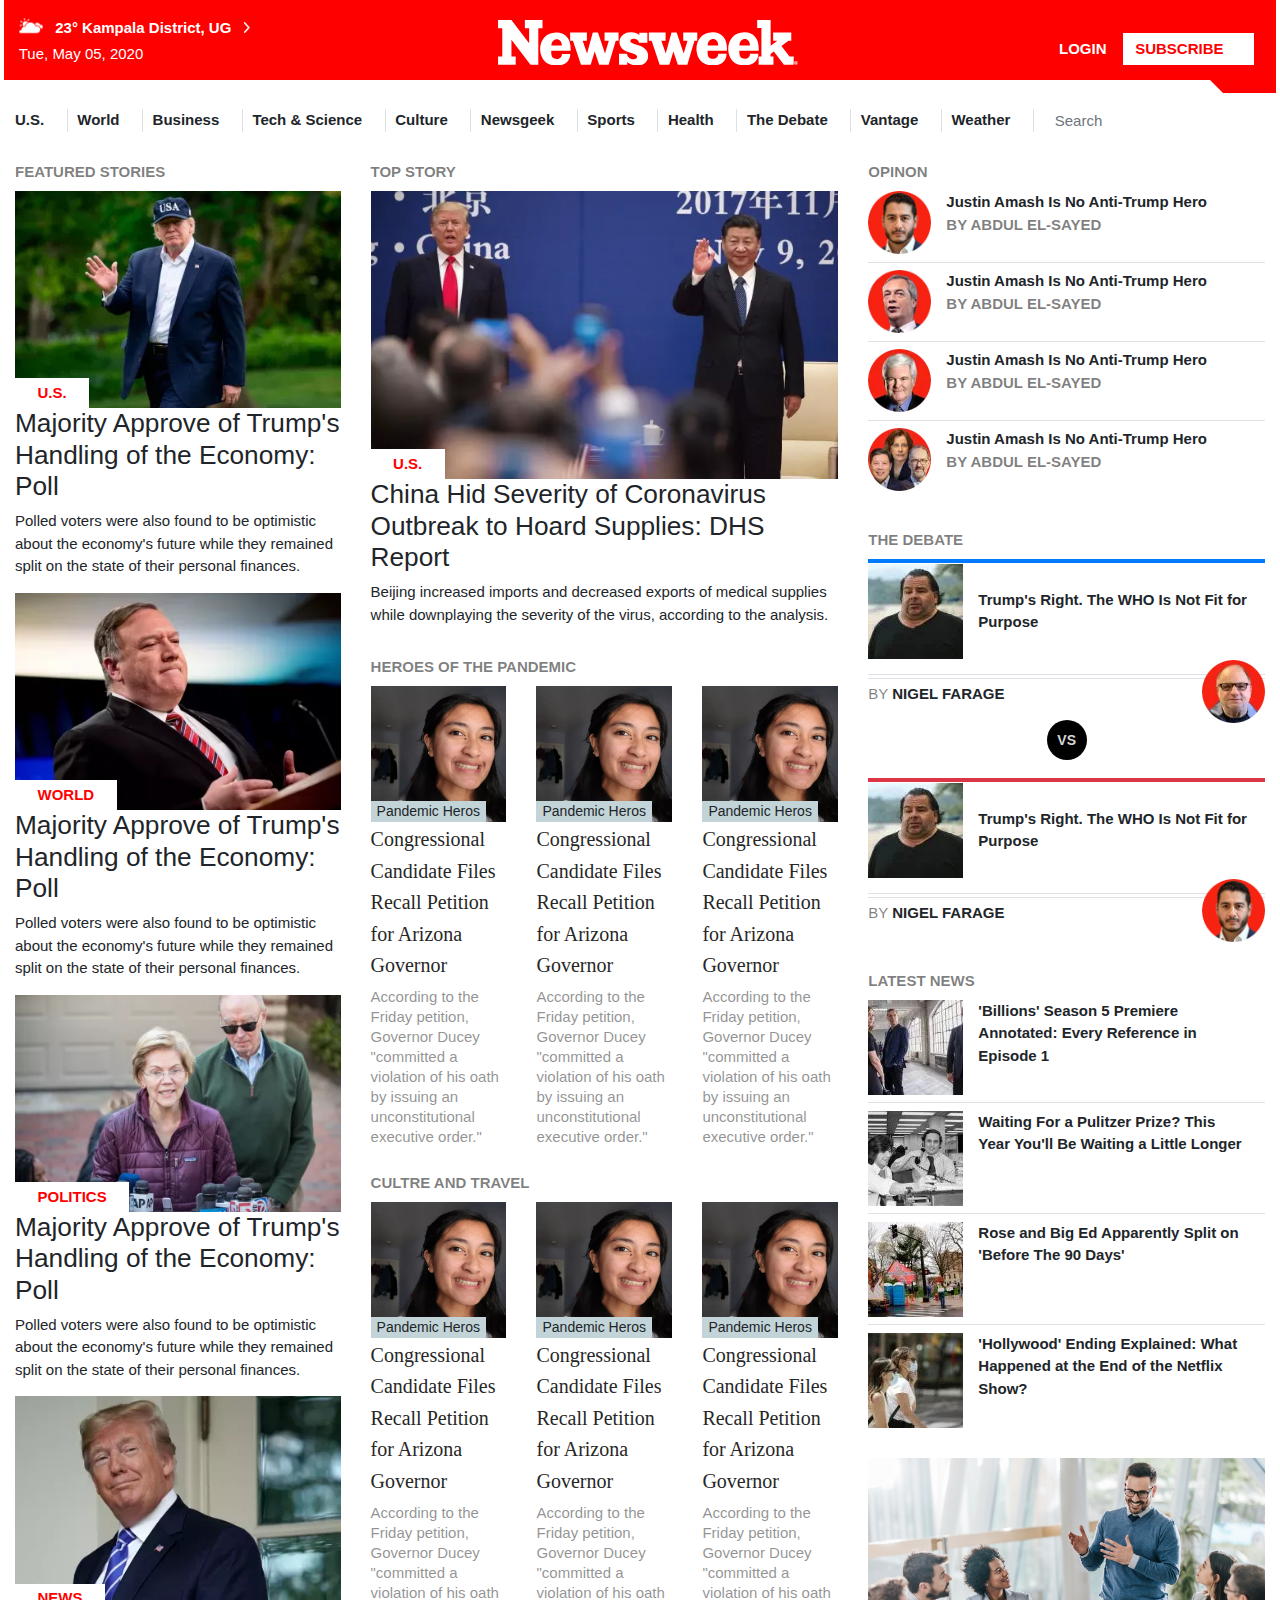
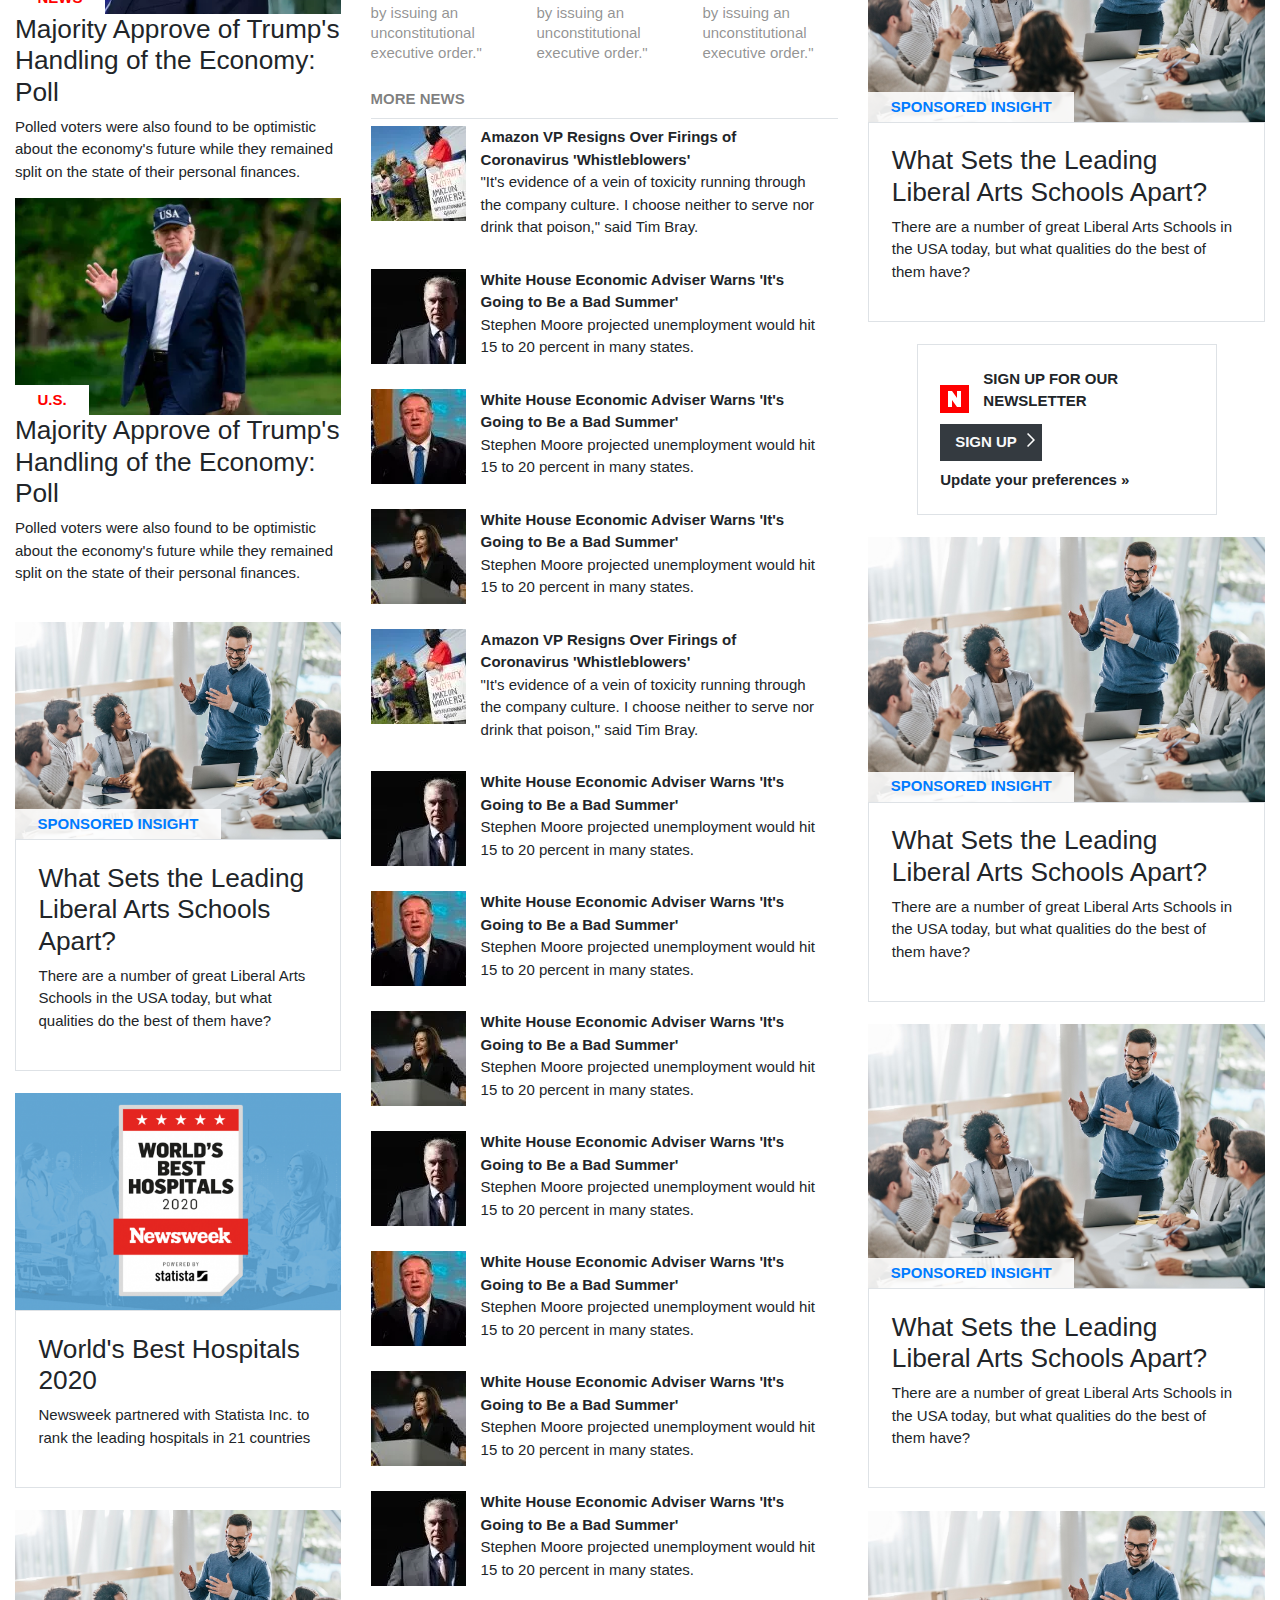
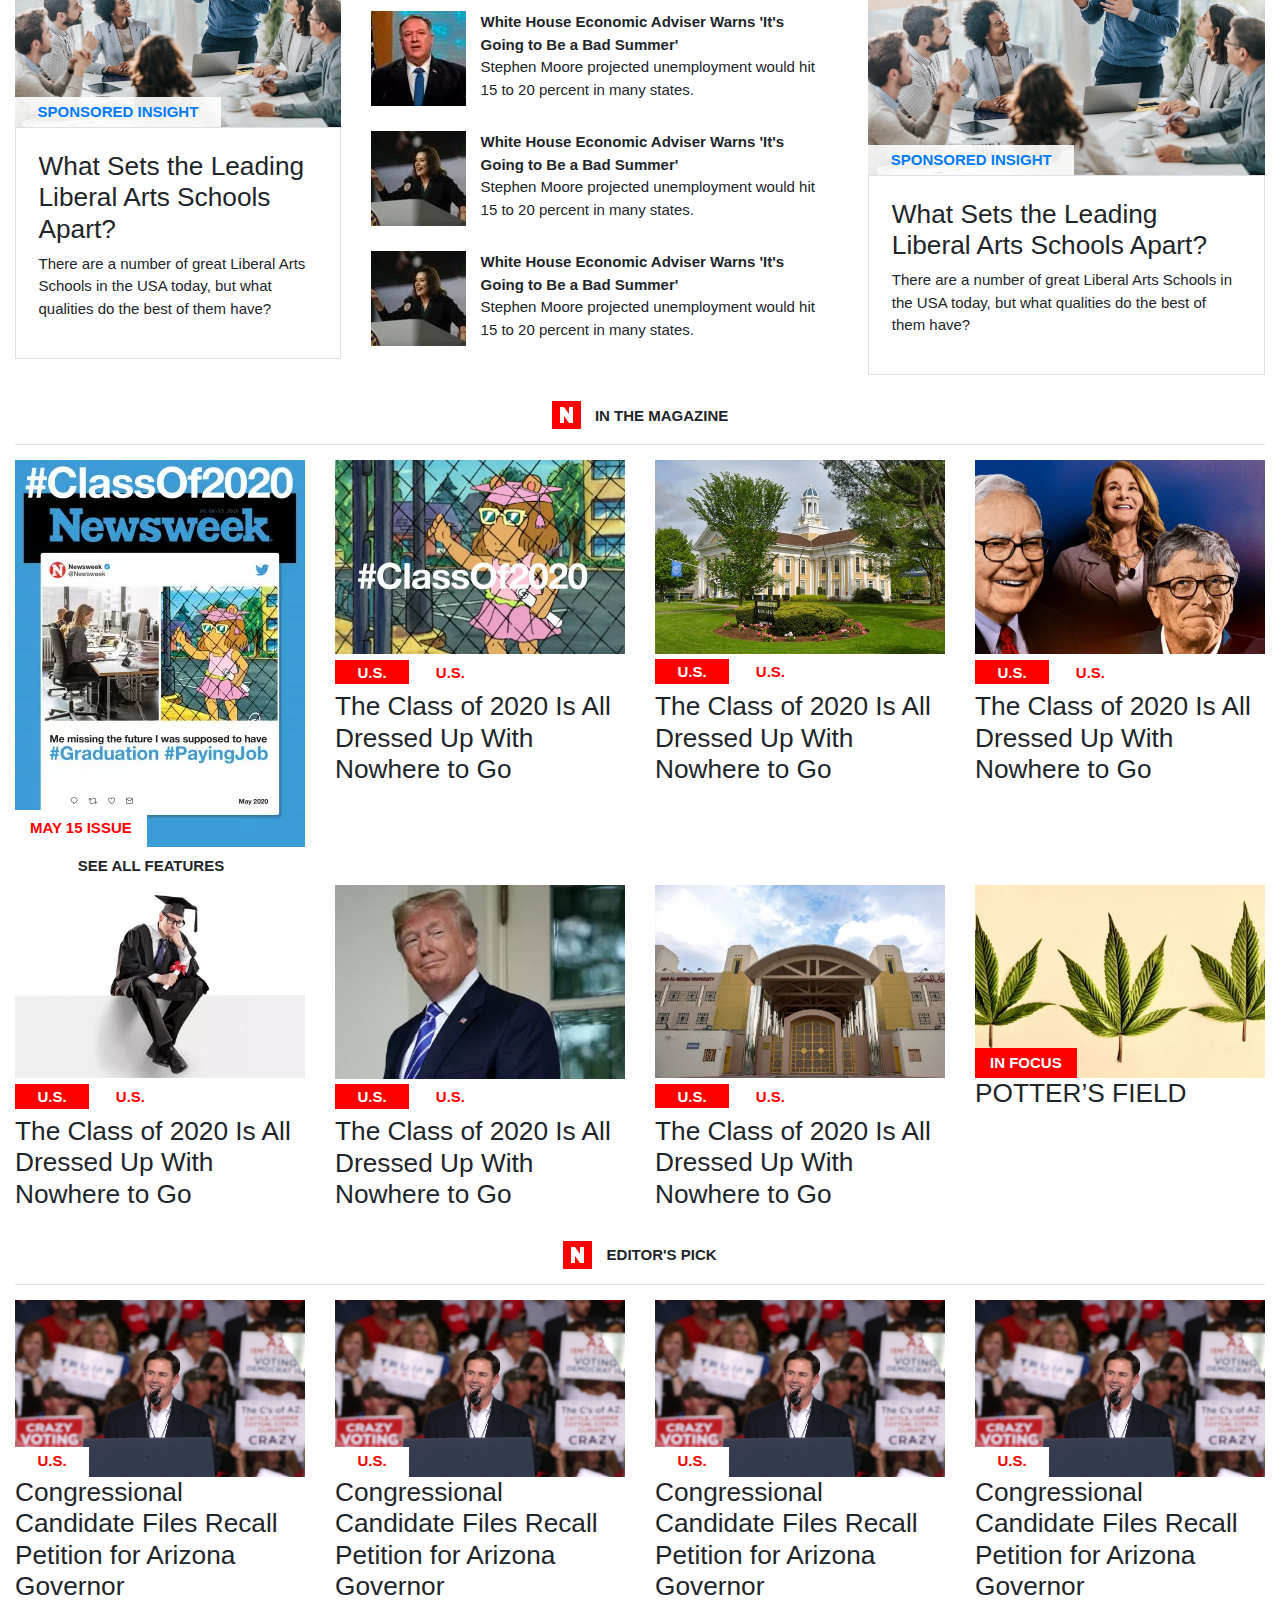
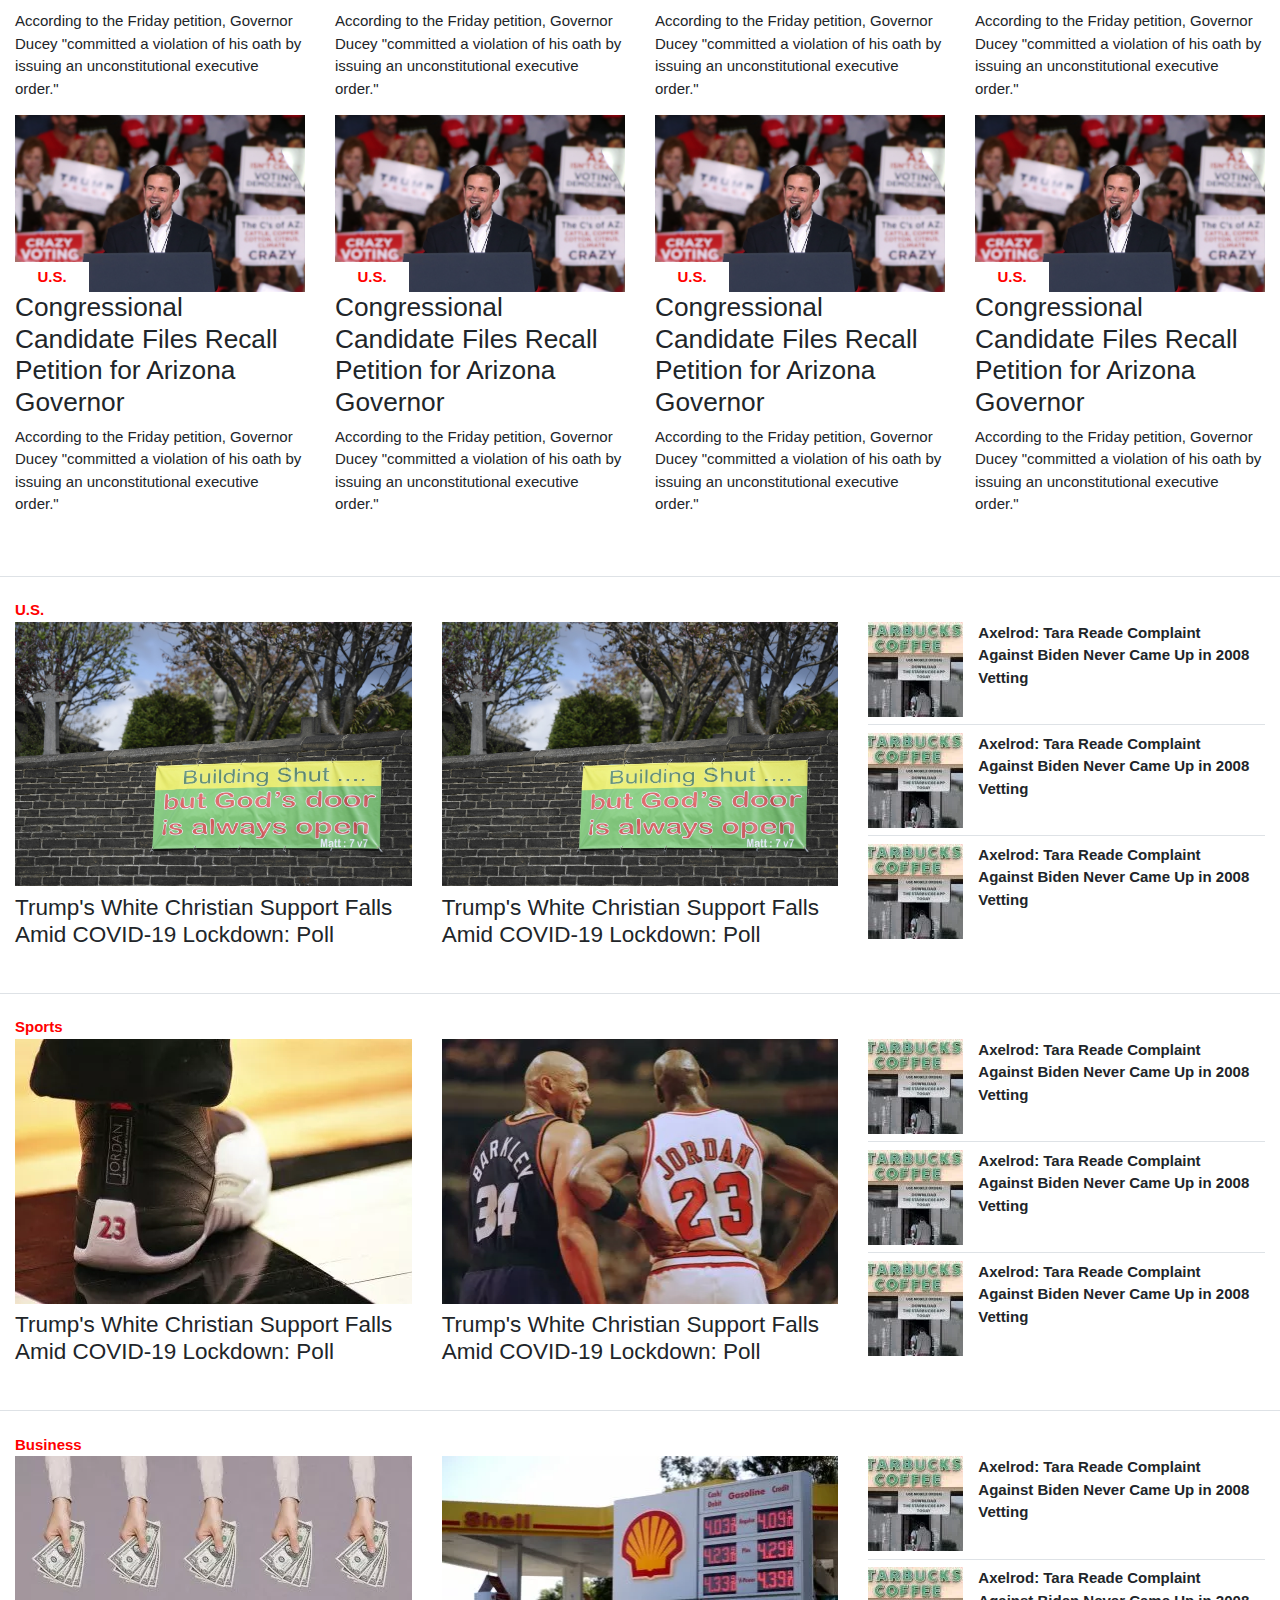
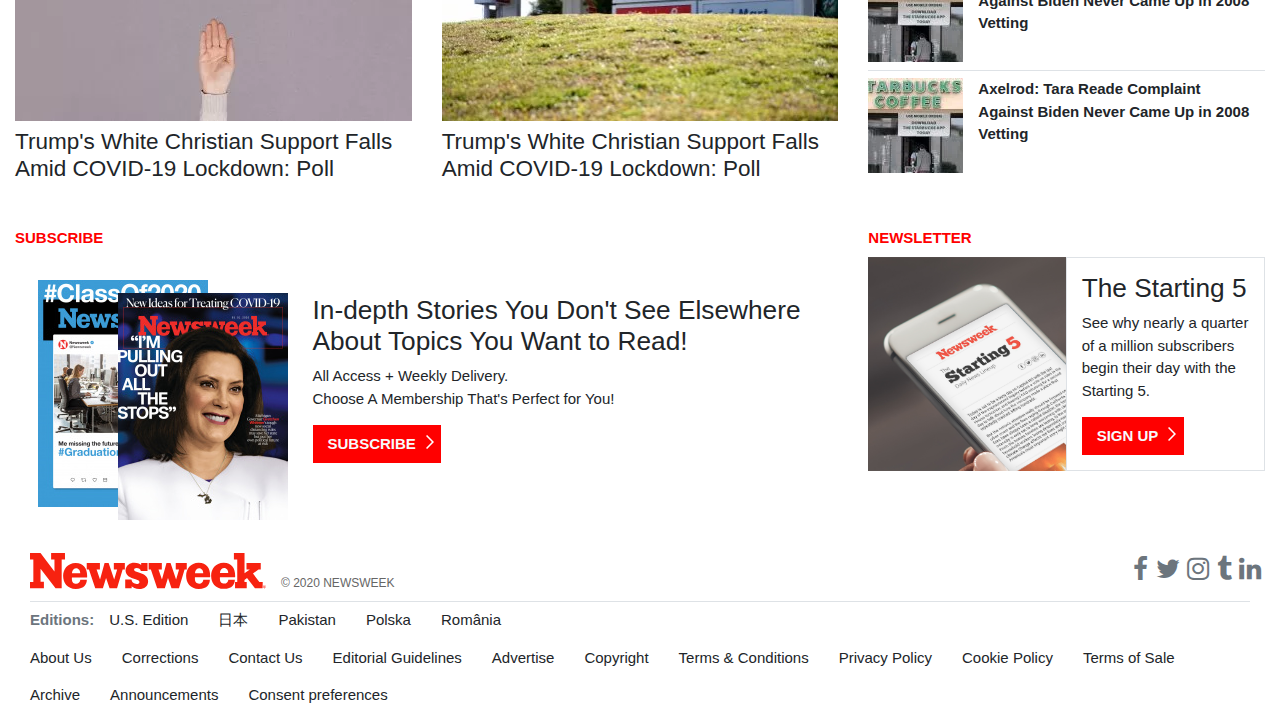
==== index.html @ 47125c96 "Added responsiveness for smaller devices" ====
<!DOCTYPE html>
<html lang="en">

<head>
    <meta charset="UTF-8">
    <title>Newsweek</title>
    <meta name="viewport" content="width=device-width, initial-scale=1.0">
    <link rel="stylesheet" href="https://cdnjs.cloudflare.com/ajax/libs/font-awesome/4.7.0/css/font-awesome.min.css">
    <!-- bootstrap cdn -->
    <link rel="stylesheet" href="css/bootstrap.min.css">
    <link rel="stylesheet" href="css/custom.css">
</head>
<!-- beffore messing up stuff commit -->

<body>
    <header class="pb-3">

        <div class="mx-1 top-nav position-relative">
            <div class="header-top bg-red d-flex justify-content-between align-items-end py-3 text-white px-3">
                <!-- weather -->
                <div>
                    <div class="">
                        <a href="#" class="font-weight-bold">
                            <img src="img/28.png" alt="" class="weather-icon d-inline-block align-bottom">
                            <span class=" weather-country d-inline-block align-baseline">&nbsp;&nbsp;23° Kampala
                                District, UG&nbsp;&nbsp; </span>
                            <img src="img/ic-white-arrow.png" class="weather-arrow d-inline-block align-baseline">
                        </a>
                    </div>
                    <!-- date -->
                    <div>
                        <date class="mt-1 d-block">Tue, May 05, 2020</date>
                    </div>
                </div>
                <!-- brand log -->
                <div class="header-middle csol">
                    <a class="" href="#">
                        <svg class="w-100" style="fill: white;" version="1.1" id="Layer_1"
                            xmlns="http://www.w3.org/2000/svg" xmlns:xlink="http://www.w3.org/1999/xlink" x="0px"
                            y="0px" viewBox="0 0 395.6 60" style="enable-background:new 0 0 395.6 60;"
                            xml:space="preserve">
                            <g>
                                <path class="st0"
                                    d="M58.7,10.8h-5.6v48.3H42.8l-25.1-33v22.1h5.6v10.8H0V48.3h5.6V10.8H0V0h17.6L41,30.7V10.8h-5.6V0h23.2	L58.7,10.8L58.7,10.8z M95.8,38c0,0.9,0,1.8-0.1,2.7H70.3c-0.7,8.2,2.4,10.6,7.1,10.6c3.9,0,6.9-2.6,6.9-6.6h11	c-0.3,7.2-4,15.4-18.5,15.4c-14.5,0-21.3-10.5-21.3-22.1c0-10.5,7-21.6,21-21.6C89.9,16.3,95.8,25.6,95.8,38 M159,27.3h-3.7	l-9.4,31.8h-12.5l-5.9-17.4l-5.3,17.4h-12.8L98.8,27.4h-3.7V16.6h22.1v10.7h-5.6l5.8,16.9l7.6-27.6h6.8l9.3,27.6l5-16.9h-5.6V16.6	H159L159,27.3L159,27.3z M174.5,27.8c0,1.5,1.2,2.5,5.4,3.9l6,2c5.5,1.8,12.1,5.9,12.1,13.4c0,8.8-6.6,13-14.7,13	c-6.5,0-11.5-3.2-12.9-4.6V59h-10.8V44.4h10.6c0.3,4.8,4.6,7.3,8.5,7.3c3.2,0,4.7-1.4,4.7-3c0-2-1.2-3.1-6.5-4.8l-5.3-1.8	c-5.4-1.7-11.4-5.7-11.4-12.8c0-8.7,7.7-13.1,14.3-13.1c6.8,0,10.1,1.9,11.8,3.8l0.1-3.3H197v13.3h-11.2c-0.2-3.6-3.7-5.2-7.2-5.2	C175.8,24.8,174.5,26.1,174.5,27.8 M262.8,27.3h-3.7l-9.4,31.8h-12.5l-5.9-17.4L226,59.1h-12.8l-10.6-31.7h-3.7V16.6h22.1v10.7	h-5.6l5.8,16.9l7.6-27.6h6.8l9.3,27.7l5-16.9h-5.6V16.6h18.5V27.3z M302,37.9c0,0.9,0,1.8-0.1,2.7h-25.4	c-0.7,8.2,2.4,10.6,7.1,10.6c3.9,0,6.9-2.6,6.9-6.6h11c-0.3,7.2-4,15.4-18.5,15.4c-14.5,0-21.3-10.5-21.3-22.1	c0-10.5,7-21.6,21-21.6C296.1,16.2,302,25.5,302,37.9 M343.9,37.8c0,0.9,0,1.8-0.1,2.7h-25.4c-0.7,8.2,2.4,10.6,7.1,10.6	c3.9,0,6.9-2.6,6.9-6.6h11c-0.3,7.2-4,15.4-18.5,15.4c-14.5,0-21.3-10.5-21.3-22.1c0-10.5,7-21.6,21-21.6	C338,16.1,343.9,25.4,343.9,37.8 M389.9,59h-12.8l-13.3-17.3l-4.3,3.2v3.4h3.8V59h-19.6V48.3h3.7V10.6h-5.6V0h17.8v33.9l8.9-6.5	h-5.6V16.6h23.9v10.8h-3.7l-9.3,7l10.7,13.9h5.6L389.9,59L389.9,59z M395.6,56.6c0,0.5-0.1,0.9-0.4,1.2c-0.2,0.4-0.5,0.7-0.9,0.9	c-0.4,0.2-0.8,0.4-1.3,0.4c-0.5,0-0.9-0.1-1.2-0.4c-0.4-0.2-0.7-0.5-0.9-0.9c-0.2-0.4-0.4-0.8-0.4-1.2c0-0.5,0.1-0.9,0.4-1.2	c0.2-0.4,0.5-0.7,0.9-0.9c0.4-0.2,0.8-0.4,1.2-0.4c0.5,0,0.9,0.1,1.3,0.4c0.4,0.2,0.7,0.5,0.9,0.9	C395.5,55.8,395.6,56.2,395.6,56.6 M394.6,58c0.4-0.4,0.6-0.9,0.6-1.4c0-0.6-0.2-1-0.6-1.4s-0.9-0.6-1.4-0.6s-1,0.2-1.4,0.6	c-0.4,0.4-0.6,0.9-0.6,1.4c0,0.6,0.2,1,0.6,1.4c0.4,0.4,0.9,0.6,1.4,0.6S394.2,58.4,394.6,58 M393.6,56.8c0.1,0.1,0.2,0.1,0.2,0.1	c0.1,0.1,0.2,0.2,0.2,0.3c0,0,0.2,0.3,0.4,0.8h-0.8c-0.3-0.5-0.4-0.8-0.5-0.9c-0.1-0.1-0.2-0.2-0.3-0.2c0,0-0.1,0-0.1,0v1.1h-0.6	v-2.6h1.2c0.4,0,0.6,0.1,0.7,0.2c0.2,0.2,0.2,0.3,0.2,0.6c0,0.2-0.1,0.4-0.2,0.5C393.9,56.6,393.8,56.7,393.6,56.8 M393.5,56.3	c0.1-0.1,0.1-0.2,0.1-0.3s-0.1-0.2-0.1-0.3c-0.1-0.1-0.2-0.1-0.4-0.1h-0.3v0.7h0.3C393.3,56.4,393.4,56.4,393.5,56.3 M318.4,33.5	h13.9c0-6-3.9-8.4-6.8-8.4C322.1,25.2,318.6,27.9,318.4,33.5 M276.5,33.6h13.9c0-6-3.9-8.4-6.8-8.4C280.3,25.2,276.8,28,276.5,33.6 M70.3,33.7h13.9c0-6-3.9-8.4-6.8-8.4C74.1,25.3,70.6,28.1,70.3,33.7">
                                </path>
                            </g>
                        </svg>
                    </a>
                </div>
                <!-- buttons -->
                <div class="font-weight-bold navbar-right">
                    <button class="py-1 text-uppercase font-weight-bold btn text-white navbar-btn">Login</button>
                    <button
                        class="radius-0 py-1 text-uppercase link font-weight-bold bg-white red btn navbar-btn mr-2">SUBSCRIBE</button>
                    <span class="fa fa-menu"></span>
                </div>
            </div>
        </div>


        <nav class="header-bottom navbar-nav position-relative pt-3">
            <ul class="nav navbar font-weight-bold">
                <li class=""><a class="border-right pr-4 d-block" href="microverse.org/us">U.S.</a></li>
                <li class=""><a class="border-right pr-4 d-block" href="microverse.org/world">World</a></li>
                <li class=""><a class="border-right pr-4 d-block" href="microverse.org/business">Business</a></li>
                <li class=""><a class="border-right pr-4 d-block" href="microverse.org/tech-science">Tech &amp;
                        Science</a></li>
                <li class=""><a class="border-right pr-4 d-block" href="microverse.org/culture">Culture</a></li>
                <li class=""><a class="border-right pr-4 d-block" href="microverse.org/newsgeek">Newsgeek</a></li>
                <li class=""><a class="border-right pr-4 d-block" href="microverse.org/sports">Sports</a></li>
                <li class=""><a class="border-right pr-4 d-block" href="microverse.org/health">Health</a></li>
                <li class=""><a class="border-right pr-4 d-block" href="microverse.org/the-debate">The Debate</a></li>
                <li class=""><a class="border-right pr-4 d-block" href="microverse.org/vantage">Vantage</a></li>
                <li class=""><a class="border-right pr-4 d-block" href="microverse.org/weather">Weather</a></li>
                <li>
                    <form action="microverse.org/search/site/" class="form-inline">
                        <input placeholder="Search" type="text" id="" name="" value="" class="form-control border-0">
                    </form>
                </li>
            </ul>






        </nav>
        </div>
    </header>

    <main class="container-fluid">
        <!-- TOP MESSED UP SECTION -->
        <div class="top-section">
            <div class="row">
                <div class="col-lg-8 col-md-12">
                    <div class="row">
                        <!-- FEATURED -->
                        <div class="col-lg-5 col-md-5">
                            <div class="text-uppercase font-weight-bold text-black-50 pb-2">FEATURED STORIES</div>
                            <article>
                                <div class="position-relative">
                                    <a href="/us"
                                        class="hover-no-underline-red-text ab-bottom-left bg-white red font-weight-bold py-1 px-4 position-absolute">U.S.</a>
                                    <a href="#" class=""><img class="img-fluid w-100"
                                            src="img/president-donald-trump-returns-camp-david.webp"></a>
                                </div>
                                <h3><a href="#" class="hover-red-underline-black-text">Majority Approve of Trump's
                                        Handling of the Economy: Poll</a></h3>
                                <p>
                                    Polled voters were also found to be optimistic about the economy's future while they
                                    remained split on the state of
                                    their personal finances.
                                </p>
                            </article>

                            <article>
                                <div class="position-relative">
                                    <a href="/us"
                                        class="hover-no-underline-red-text ab-bottom-left bg-white red font-weight-bold py-1 px-4 position-absolute">WORLD</a>
                                    <a href="#"><img class="img-fluid  w-100"
                                            src="img/mike-pompeo-china-coronavirus-lab-evidence-wuhan.webp"></a>
                                </div>
                                <h3><a href="#" class="hover-red-underline-black-text">Majority Approve of Trump's
                                        Handling of the Economy: Poll</a></h3>
                                <p>
                                    Polled voters were also found to be optimistic about the economy's future while they
                                    remained split on the state of
                                    their personal finances.
                                </p>
                            </article>

                            <article>
                                <div class="position-relative">
                                    <a href="/us"
                                        class="hover-no-underline-red-text ab-bottom-left bg-white red font-weight-bold py-1 px-4 position-absolute">POLITICS</a>
                                    <a href="#"><img class="img-fluid w-100" src="img/elizabeth-warren.webp"></a>
                                </div>
                                <h3><a href="#" class="hover-red-underline-black-text">Majority Approve of Trump's
                                        Handling of the Economy: Poll</a></h3>
                                <p>
                                    Polled voters were also found to be optimistic about the economy's future while they
                                    remained split on the state of
                                    their personal finances.
                                </p>
                            </article>

                            <article>
                                <div class="position-relative">
                                    <a href="/us"
                                        class="hover-no-underline-red-text ab-bottom-left bg-white red font-weight-bold py-1 px-4 position-absolute">NEWS</a>
                                    <a href="#"><img class="img-fluid w-100"
                                            src="img/us-president-donald-trump.webp"></a>
                                </div>
                                <h3><a href="#" class="hover-red-underline-black-text">Majority Approve of Trump's
                                        Handling of the Economy: Poll</a></h3>
                                <p>
                                    Polled voters were also found to be optimistic about the economy's future while they
                                    remained split on the state of
                                    their personal finances.
                                </p>
                            </article>

                            <article>
                                <div class="position-relative">
                                    <a href="/us"
                                        class="hover-no-underline-red-text ab-bottom-left bg-white red font-weight-bold py-1 px-4 position-absolute">U.S.</a>
                                    <a href="#"><img class="img-fluid w-100"
                                            src="img/president-donald-trump-returns-camp-david.webp"></a>
                                </div>
                                <h3><a href="#" class="hover-red-underline-black-text">Majority Approve of Trump's
                                        Handling of the Economy: Poll</a></h3>
                                <p>
                                    Polled voters were also found to be optimistic about the economy's future while they
                                    remained split on the state of
                                    their personal finances.
                                </p>
                            </article>

                            <div class="pt-4">
                                <div class="position-relative">
                                    <a href="/us"
                                        class="hover-no-underline-red-text ab-bottom-left bg-smokey text-primary  font-weight-bold py-1 px-4 position-absolute">SPONSORED
                                        INSIGHT</a>
                                    <a href="#"><img class="img-fluid w-100"
                                            src="img/newsweek2-gettyimages-955959130.jpg"></a>
                                </div>
                                <div class="border p-4">
                                    <h3><a href="#" class="hover-red-underline-black-text">What Sets the Leading Liberal
                                            Arts
                                            Schools Apart?</a></h3>
                                    <p>
                                        There are a number of great Liberal Arts Schools in the USA today, but what
                                        qualities do
                                        the best of them have?
                                    </p>
                                </div>
                            </div>
                            <!-- best schools -->
                            <article class="pt-4">
                                <div class="position-relative">

                                    <a href="#"><img class="img-fluid w-100"
                                            src="img/worlds-best-hospitals-2020.png"></a>
                                </div>
                                <div class="border p-4">
                                    <h3><a href="#" class="hover-red-underline-black-text">World's Best
                                            Hospitals 2020</a>
                                    </h3>
                                    <p>
                                        Newsweek partnered with Statista Inc. to rank the leading hospitals in 21
                                        countries
                                    </p>
                                </div>
                            </article>

                            <div class="pt-4">
                                <div class="position-relative">
                                    <a href="/us"
                                        class="hover-no-underline-red-text ab-bottom-left bg-smokey text-primary  font-weight-bold py-1 px-4 position-absolute">SPONSORED
                                        INSIGHT</a>
                                    <a href="#"><img class="img-fluid w-100"
                                            src="img/newsweek2-gettyimages-955959130.jpg"></a>
                                </div>
                                <div class="border p-4">
                                    <h3><a href="#" class="hover-red-underline-black-text">What Sets the Leading Liberal
                                            Arts
                                            Schools Apart?</a></h3>
                                    <p>
                                        There are a number of great Liberal Arts Schools in the USA today, but what
                                        qualities do
                                        the best of them have?
                                    </p>
                                </div>
                            </div>
                        </div>
                        <!-- end of FEATURED -->




                        <div class="col-lg-7 col-md-7">
                            <div class="text-uppercase font-weight-bold text-black-50 pb-2">top story</div>
                            <article>
                                <div class="position-relative">
                                    <a href="/us"
                                        class="hover-no-underline-red-text ab-bottom-left bg-white red font-weight-bold py-1 px-4 position-absolute">U.S.</a>
                                    <a href="#"><img class="img-fluid w-100" src="img/trump-xi.webp"></a>
                                </div>
                                <h3>
                                    <a href="#" class="hover-red-underline-black-text">China Hid Severity of Coronavirus
                                        Outbreak to Hoard Supplies: DHS Report</a>
                                </h3>
                                <p>
                                    Beijing increased imports and decreased exports of medical supplies while
                                    downplaying the severity of the virus,
                                    according to the analysis.
                                </p>
                            </article>

                            <!-- heroes of the pandemic -->
                            <div class="text-uppercase font-weight-bold text-black-50 pt-3 pb-2">heroes of the pandemic
                            </div>
                            <div class="row">
                                <article class="col-lg-4 col-md-4">
                                    <div class="position-relative">
                                        <a href="/us"
                                            class="hover-no-effect text-capitalize ab-bottom-left bg-some-color position-absolute">Pandemic
                                            heros</a>
                                        <a href="#"><img class="img-fluid w-100"
                                                src="img/zoe-monterola-founder-six-feet-supplies.webp"></a>
                                    </div>
                                    <h3><a href="#" class="title hover-no-effect">Congressional Candidate
                                            Files
                                            Recall Petition
                                            for Arizona Governor </a></h3>
                                    <p class="summary">
                                        According to the Friday petition, Governor Ducey "committed a violation of his
                                        oath by issuing
                                        an unconstitutional executive order."
                                    </p>
                                </article>
                                <article class="col-lg-4 col-md-4">
                                    <div class="position-relative">
                                        <a href="/us"
                                            class="hover-no-effect text-capitalize ab-bottom-left bg-some-color position-absolute">Pandemic
                                            heros</a>
                                        <a href="#"><img class="img-fluid w-100"
                                                src="img/zoe-monterola-founder-six-feet-supplies.webp"></a>
                                    </div>
                                    <h3><a href="#" class="title hover-no-effect">Congressional Candidate
                                            Files
                                            Recall Petition
                                            for Arizona Governor </a></h3>
                                    <p class="summary">
                                        According to the Friday petition, Governor Ducey "committed a violation of his
                                        oath by issuing
                                        an unconstitutional executive order."
                                    </p>
                                </article>
                                <article class="col-lg-4 col-md-4">
                                    <div class="position-relative">
                                        <a href="/us"
                                            class="hover-no-effect text-capitalize ab-bottom-left bg-some-color position-absolute">Pandemic
                                            heros</a>
                                        <a href="#"><img class="img-fluid w-100"
                                                src="img/zoe-monterola-founder-six-feet-supplies.webp"></a>
                                    </div>
                                    <h3><a href="#" class="title hover-no-effect">Congressional Candidate
                                            Files
                                            Recall Petition
                                            for Arizona Governor </a></h3>
                                    <p class="summary">
                                        According to the Friday petition, Governor Ducey "committed a violation of his
                                        oath by issuing
                                        an unconstitutional executive order."
                                    </p>
                                </article>
                            </div>



                            <!-- cultre and travel -->
                            <div class="text-uppercase font-weight-bold text-black-50 pt-3 pb-2">cultre and travel
                            </div>
                            <div class="row">
                                <article class="col-lg-4 col-md-4">
                                    <div class="position-relative">
                                        <a href="/us"
                                            class="hover-no-effect text-capitalize ab-bottom-left bg-some-color position-absolute">Pandemic
                                            heros</a>
                                        <a href="#"><img class="img-fluid w-100"
                                                src="img/zoe-monterola-founder-six-feet-supplies.webp"></a>
                                    </div>
                                    <h3><a href="#" class="title hover-no-effect">Congressional Candidate
                                            Files
                                            Recall Petition
                                            for Arizona Governor </a></h3>
                                    <p class="summary">
                                        According to the Friday petition, Governor Ducey "committed a violation of his
                                        oath by issuing
                                        an unconstitutional executive order."
                                    </p>
                                </article>
                                <article class="col-lg-4 col-md-4">
                                    <div class="position-relative">
                                        <a href="/us"
                                            class="hover-no-effect text-capitalize ab-bottom-left bg-some-color position-absolute">Pandemic
                                            heros</a>
                                        <a href="#"><img class="img-fluid w-100"
                                                src="img/zoe-monterola-founder-six-feet-supplies.webp"></a>
                                    </div>
                                    <h3><a href="#" class="title hover-no-effect">Congressional Candidate
                                            Files
                                            Recall Petition
                                            for Arizona Governor </a></h3>
                                    <p class="summary">
                                        According to the Friday petition, Governor Ducey "committed a violation of his
                                        oath by issuing
                                        an unconstitutional executive order."
                                    </p>
                                </article>
                                <article class="col-lg-4 col-md-4">
                                    <div class="position-relative">
                                        <a href="/us"
                                            class="hover-no-effect text-capitalize ab-bottom-left bg-some-color position-absolute">Pandemic
                                            heros</a>
                                        <a href="#"><img class="img-fluid w-100"
                                                src="img/zoe-monterola-founder-six-feet-supplies.webp"></a>
                                    </div>
                                    <h3><a href="#" class="title hover-no-effect">Congressional Candidate
                                            Files
                                            Recall Petition
                                            for Arizona Governor </a></h3>
                                    <p class="summary">
                                        According to the Friday petition, Governor Ducey "committed a violation of his
                                        oath by issuing
                                        an unconstitutional executive order."
                                    </p>
                                </article>
                            </div>



                            <!-- more news -->
                            <div class="text-uppercase font-weight-bold text-black-50 pt-3 pb-2 border-bottom">more
                                news
                            </div>
                            <div>
                                <ul class="list-unstyled">
                                    <li class="d-flex py-2">
                                        <div>
                                            <a href="#">
                                                <img class="img-fluid" src="img/amazon-protest.webp">
                                            </a>
                                        </div>
                                        <div class="col">
                                            <a href="#" class="hover-red-underline-black-text font-weight-bold">
                                                Amazon VP Resigns Over Firings of Coronavirus 'Whistleblowers'
                                            </a>
                                            <p>"It's evidence of a vein of toxicity running through the company culture.
                                                I
                                                choose neither to serve nor drink that
                                                poison," said Tim Bray.</p>
                                        </div>
                                    </li>
                                    <li class="d-flex py-2">
                                        <div>
                                            <a href="#">
                                                <img class="img-fluid"
                                                    src="img/prince-andrew-visits-crossrail-london.webp">
                                            </a>
                                        </div>
                                        <div class="col">
                                            <a href="#" class="hover-red-underline-black-text font-weight-bold">
                                                White House Economic Adviser Warns 'It's Going to Be a Bad Summer'
                                            </a>
                                            <p>Stephen Moore projected unemployment would hit 15 to 20 percent in many
                                                states.</p>
                                        </div>
                                    </li>
                                    <li class="d-flex py-2">
                                        <div>
                                            <a href="#">
                                                <img class="img-fluid" src="img/mike-pompeo.webp">
                                            </a>
                                        </div>
                                        <div class="col">
                                            <a href="#" class="hover-red-underline-black-text font-weight-bold">
                                                White House Economic Adviser Warns 'It's Going to Be a Bad Summer'
                                            </a>
                                            <p>Stephen Moore projected unemployment would hit 15 to 20 percent in many
                                                states.</p>
                                        </div>
                                    </li>
                                    <li class="d-flex py-2">
                                        <div>
                                            <a href="#">
                                                <img class="img-fluid" src="img/gretchen-whitmer.webp">
                                            </a>
                                        </div>
                                        <div class="col">
                                            <a href="#" class="hover-red-underline-black-text font-weight-bold">
                                                White House Economic Adviser Warns 'It's Going to Be a Bad Summer'
                                            </a>
                                            <p>Stephen Moore projected unemployment would hit 15 to 20 percent in many
                                                states.</p>
                                        </div>
                                    </li>
                                    <li class="d-flex py-2">
                                        <div>
                                            <a href="#">
                                                <img class="img-fluid" src="img/amazon-protest.webp">
                                            </a>
                                        </div>
                                        <div class="col">
                                            <a href="#" class="hover-red-underline-black-text font-weight-bold">
                                                Amazon VP Resigns Over Firings of Coronavirus 'Whistleblowers'
                                            </a>
                                            <p>"It's evidence of a vein of toxicity running through the company culture.
                                                I
                                                choose neither to serve nor drink that
                                                poison," said Tim Bray.</p>
                                        </div>
                                    </li>
                                    <li class="d-flex py-2">
                                        <div>
                                            <a href="#">
                                                <img class="img-fluid"
                                                    src="img/prince-andrew-visits-crossrail-london.webp">
                                            </a>
                                        </div>
                                        <div class="col">
                                            <a href="#" class="hover-red-underline-black-text font-weight-bold">
                                                White House Economic Adviser Warns 'It's Going to Be a Bad Summer'
                                            </a>
                                            <p>Stephen Moore projected unemployment would hit 15 to 20 percent in many
                                                states.</p>
                                        </div>
                                    </li>
                                    <li class="d-flex py-2">
                                        <div>
                                            <a href="#">
                                                <img class="img-fluid" src="img/mike-pompeo.webp">
                                            </a>
                                        </div>
                                        <div class="col">
                                            <a href="#" class="hover-red-underline-black-text font-weight-bold">
                                                White House Economic Adviser Warns 'It's Going to Be a Bad Summer'
                                            </a>
                                            <p>Stephen Moore projected unemployment would hit 15 to 20 percent in many
                                                states.</p>
                                        </div>
                                    </li>
                                    <li class="d-flex py-2">
                                        <div>
                                            <a href="#">
                                                <img class="img-fluid" src="img/gretchen-whitmer.webp">
                                            </a>
                                        </div>
                                        <div class="col">
                                            <a href="#" class="hover-red-underline-black-text font-weight-bold">
                                                White House Economic Adviser Warns 'It's Going to Be a Bad Summer'
                                            </a>
                                            <p>Stephen Moore projected unemployment would hit 15 to 20 percent in many
                                                states.</p>
                                        </div>
                                    </li>
                                    <li class="d-flex py-2">
                                        <div>
                                            <a href="#">
                                                <img class="img-fluid"
                                                    src="img/prince-andrew-visits-crossrail-london.webp">
                                            </a>
                                        </div>
                                        <div class="col">
                                            <a href="#" class="hover-red-underline-black-text font-weight-bold">
                                                White House Economic Adviser Warns 'It's Going to Be a Bad Summer'
                                            </a>
                                            <p>Stephen Moore projected unemployment would hit 15 to 20 percent in many
                                                states.</p>
                                        </div>
                                    </li>
                                    <li class="d-flex py-2">
                                        <div>
                                            <a href="#">
                                                <img class="img-fluid" src="img/mike-pompeo.webp">
                                            </a>
                                        </div>
                                        <div class="col">
                                            <a href="#" class="hover-red-underline-black-text font-weight-bold">
                                                White House Economic Adviser Warns 'It's Going to Be a Bad Summer'
                                            </a>
                                            <p>Stephen Moore projected unemployment would hit 15 to 20 percent in many
                                                states.</p>
                                        </div>
                                    </li>
                                    <li class="d-flex py-2">
                                        <div>
                                            <a href="#">
                                                <img class="img-fluid" src="img/gretchen-whitmer.webp">
                                            </a>
                                        </div>
                                        <div class="col">
                                            <a href="#" class="hover-red-underline-black-text font-weight-bold">
                                                White House Economic Adviser Warns 'It's Going to Be a Bad Summer'
                                            </a>
                                            <p>Stephen Moore projected unemployment would hit 15 to 20 percent in many
                                                states.</p>
                                        </div>
                                    </li>
                                    <li class="d-flex py-2">
                                        <div>
                                            <a href="#">
                                                <img class="img-fluid"
                                                    src="img/prince-andrew-visits-crossrail-london.webp">
                                            </a>
                                        </div>
                                        <div class="col">
                                            <a href="#" class="hover-red-underline-black-text font-weight-bold">
                                                White House Economic Adviser Warns 'It's Going to Be a Bad Summer'
                                            </a>
                                            <p>Stephen Moore projected unemployment would hit 15 to 20 percent in many
                                                states.</p>
                                        </div>
                                    </li>
                                    <li class="d-flex py-2">
                                        <div>
                                            <a href="#">
                                                <img class="img-fluid" src="img/mike-pompeo.webp">
                                            </a>
                                        </div>
                                        <div class="col">
                                            <a href="#" class="hover-red-underline-black-text font-weight-bold">
                                                White House Economic Adviser Warns 'It's Going to Be a Bad Summer'
                                            </a>
                                            <p>Stephen Moore projected unemployment would hit 15 to 20 percent in many
                                                states.</p>
                                        </div>
                                    </li>
                                    <li class="d-flex py-2">
                                        <div>
                                            <a href="#">
                                                <img class="img-fluid" src="img/gretchen-whitmer.webp">
                                            </a>
                                        </div>
                                        <div class="col">
                                            <a href="#" class="hover-red-underline-black-text font-weight-bold">
                                                White House Economic Adviser Warns 'It's Going to Be a Bad Summer'
                                            </a>
                                            <p>Stephen Moore projected unemployment would hit 15 to 20 percent in many
                                                states.</p>
                                        </div>
                                    </li>
                                    <li class="d-flex py-2">
                                        <div>
                                            <a href="#">
                                                <img class="img-fluid" src="img/gretchen-whitmer.webp">
                                            </a>
                                        </div>
                                        <div class="col">
                                            <a href="#" class="hover-red-underline-black-text font-weight-bold">
                                                White House Economic Adviser Warns 'It's Going to Be a Bad Summer'
                                            </a>
                                            <p>Stephen Moore projected unemployment would hit 15 to 20 percent in many
                                                states.</p>
                                        </div>
                                    </li>
                                </ul>
                            </div>




                        </div>
                    </div>
                </div>

                <!-- right panel -->
                <div class="col-lg-4 col-md-12">
                    <div class="opinons">
                        <div class="text-uppercase font-weight-bold text-black-50 pb-2">opinon</div>
                        <ul class="list-unstyled">
                            <li class="d-flex pt-0 pb-2">
                                <div class="opinon-thumbnail">
                                    <a href="#">
                                        <img class="img-fluid" src="img/abdul-el-sayed.png">
                                    </a>
                                </div>
                                <div class="col">
                                    <a href="#" class="hover-no-underline-red-text font-weight-bold">
                                        Justin Amash Is No Anti-Trump Hero
                                    </a>
                                    <p class="font-weight-bold text-uppercase text-black-50"> By
                                        Abdul El-Sayed
                                    </p>
                                </div>
                            </li>
                            <li class="d-flex py-2 border border-left-0 border-right-0 border-bottom-0">
                                <div class="opinon-thumbnail">
                                    <a href="#">
                                        <img class="img-fluid" src="img/nigel-farage.webp">
                                    </a>
                                </div>
                                <div class="col">
                                    <a href="#" class="hover-no-underline-red-text font-weight-bold">
                                        Justin Amash Is No Anti-Trump Hero
                                    </a>
                                    <p class="font-weight-bold text-uppercase text-black-50"> By
                                        Abdul El-Sayed
                                    </p>
                                </div>
                            </li>
                            <li class="d-flex py-2 border border-left-0 border-right-0 border-bottom-0">
                                <div class="opinon-thumbnail">
                                    <a href="#">
                                        <img class="img-fluid" src="img/newt-gingrich.webp">
                                    </a>
                                </div>
                                <div class="col">
                                    <a href="#" class="hover-no-underline-red-text font-weight-bold">
                                        Justin Amash Is No Anti-Trump Hero
                                    </a>
                                    <p class="font-weight-bold text-uppercase text-black-50"> By
                                        Abdul El-Sayed
                                    </p>
                                </div>
                            </li>
                            <li class="d-flex py-2 border border-left-0 border-right-0 border-bottom-0">
                                <div class="opinon-thumbnail">
                                    <a href="#">
                                        <img class="img-fluid" src="img/chris-lu-m-patricia-smith-david-weil.webp">
                                    </a>
                                </div>
                                <div class="col">
                                    <a href="#" class="hover-no-underline-red-text font-weight-bold">
                                        Justin Amash Is No Anti-Trump Hero
                                    </a>
                                    <p class="font-weight-bold text-uppercase text-black-50"> By
                                        Abdul El-Sayed
                                    </p>
                                </div>
                            </li>

                        </ul>
                    </div>
                    <!-- end of opinons -->
                    <!-- the debate -->
                    <div class="pt-3">
                        <div class="text-uppercase font-weight-bold text-black-50 pb-2">the debate</div>
                        <div class="d-flex border-top border-primary align-items-center pb-3"
                            style="border-width: 4px!important; padding-top:1px">
                            <div class="image the-debate-thumbnail">
                                <a href="/trump-right-who-tedros-not-fit-purpose-1498363">
                                    <img class="img-fluid" src="img/big-ed.webp">
                                </a></div>
                            <div class="col font-weight-bold"><a href="/">Trump's Right. The WHO Is Not Fit for
                                    Purpose</a></div>
                        </div>
                        <div class="position-relative border-top">
                            <div class="text-uppercase border-top mt-1 pt-1"> <span class="text-black-50">By</span>
                                <a href="#" class="font-weight-bold">Nigel Farage</a>
                            </div>
                            <div class="opinon-thumbnail position-absolute" style="top:-15px;right:0">
                                <a href="#">
                                    <img class="img-fluid" src="img/hank-gilman.webp">
                                </a>
                            </div>
                        </div>

                        <div class="c-vs text-center">VS</div>

                        <div class="d-flex border-top border-danger align-items-center pb-3"
                            style="border-width: 4px!important; padding-top:1px">
                            <div class="image the-debate-thumbnail">
                                <a href="/trump-right-who-tedros-not-fit-purpose-1498363">
                                    <img class="img-fluid" src="img/big-ed.webp">
                                </a></div>
                            <div class="col font-weight-bold"><a href="/">Trump's Right. The WHO Is Not Fit for
                                    Purpose</a></div>
                        </div>


                        <div class="position-relative border-top">
                            <div class="text-uppercase border-top mt-1 pt-1"> <span class="text-black-50">By</span>
                                <a href="#" class="font-weight-bold">Nigel Farage</a>
                            </div>
                            <div class="opinon-thumbnail position-absolute" style="top:-15px;right:0">
                                <a href="#">
                                    <img class="img-fluid" src="img/abdul-el-sayed.png">
                                </a>
                            </div>
                        </div>
                    </div>
                    <!-- end of debate -->
                    <!-- latest news -->
                    <div class="pt-5">
                        <div class="text-uppercase font-weight-bold text-black-50 pb-2">latest news</div>
                        <ul class="list-unstyled">
                            <li class="d-flex pt-0 pb-2">
                                <div>
                                    <a href="#">
                                        <img class="img-fluid" src="img/billions-season-five-premiere-decas.webp">
                                    </a>
                                </div>
                                <div class="col">
                                    <a href="#" class="hover-no-underline-red-text font-weight-bold">
                                        'Billions' Season 5 Premiere Annotated: Every Reference in Episode 1
                                    </a>
                                </div>
                            </li>
                            <li class="d-flex py-2 border border-left-0 border-right-0 border-bottom-0">
                                <div>
                                    <a href="#">
                                        <img class="img-fluid"
                                            src="img/waiting-pulitzer-prize-this-year-youll-waiting-little-longer.webp">
                                    </a>
                                </div>
                                <div class="col">
                                    <a href="#" class="hover-no-underline-red-text font-weight-bold">
                                        Waiting For a Pulitzer Prize? This Year You'll Be Waiting a Little Longer
                                    </a>
                                </div>
                            </li>
                            <li class="d-flex py-2 border border-left-0 border-right-0 border-bottom-0">
                                <div>
                                    <a href="#">
                                        <img class="img-fluid" src="img/michigan-protest.webp">
                                    </a>
                                </div>
                                <div class="col">
                                    <a href="#" class="hover-no-underline-red-text font-weight-bold">
                                        Rose and Big Ed Apparently Split on 'Before The 90 Days'
                                    </a>
                                </div>
                            </li>
                            <li class="d-flex py-2 border border-left-0 border-right-0 border-bottom-0">
                                <div>
                                    <a href="#">
                                        <img class="img-fluid" src="img/coronavirus-work-home-america.webp">
                                    </a>
                                </div>
                                <div class="col">
                                    <a href="#" class="hover-no-underline-red-text font-weight-bold">
                                        'Hollywood' Ending Explained: What Happened at the End of the Netflix Show?
                                    </a>
                                </div>
                            </li>
                        </ul>
                    </div>
                    <!-- end of latest news -->



                    <div class="pt-2">
                        <div class="position-relative">
                            <a href="/us"
                                class="hover-no-underline-red-text ab-bottom-left bg-smokey text-primary  font-weight-bold py-1 px-4 position-absolute">SPONSORED
                                INSIGHT</a>
                            <a href="#"><img class="img-fluid w-100" src="img/newsweek2-gettyimages-955959130.jpg"></a>
                        </div>
                        <div class="border p-4">
                            <h3><a href="#" class="hover-red-underline-black-text">What Sets the Leading Liberal Arts
                                    Schools Apart?</a></h3>
                            <p>
                                There are a number of great Liberal Arts Schools in the USA today, but what qualities do
                                the best of them have?
                            </p>
                        </div>
                    </div>


                    <!-- signup add -->
                    <div class="border p-4 mx-auto mt-4" style="max-width: 300px;">

                        <div>
                            <span class="n-icon align-middle d-inline-block align-text-bottom"></span>
                            <span class="text-uppercase font-weight-bold d-inline-block align-text-bottom">SIGN
                                UP
                                FOR OUR<br> NEWSLETTER</span>
                        </div>
                        <a href="#" class="py-2 d-block">
                            <span
                                class="link bg-dark text-light font-weight-bold text-uppercase pt-2 pr-2 pb-2 pl-3 d-inline-block">Sign
                                Up</span>
                        </a>
                        <a href="#" class="font-weight-bold">Update your preferences »</a>

                    </div>

                    <div class="pt-4">
                        <div class="position-relative">
                            <a href="/us"
                                class="hover-no-underline-red-text ab-bottom-left bg-smokey text-primary  font-weight-bold py-1 px-4 position-absolute">SPONSORED
                                INSIGHT</a>
                            <a href="#"><img class="img-fluid w-100" src="img/newsweek2-gettyimages-955959130.jpg"></a>
                        </div>
                        <div class="border p-4">
                            <h3><a href="#" class="hover-red-underline-black-text">What Sets the Leading Liberal Arts
                                    Schools Apart?</a></h3>
                            <p>
                                There are a number of great Liberal Arts Schools in the USA today, but what qualities do
                                the best of them have?
                            </p>
                        </div>
                    </div>

                    <div class="pt-4">
                        <div class="position-relative">
                            <a href="/us"
                                class="hover-no-underline-red-text ab-bottom-left bg-smokey text-primary  font-weight-bold py-1 px-4 position-absolute">SPONSORED
                                INSIGHT</a>
                            <a href="#"><img class="img-fluid w-100" src="img/newsweek2-gettyimages-955959130.jpg"></a>
                        </div>
                        <div class="border p-4">
                            <h3><a href="#" class="hover-red-underline-black-text">What Sets the Leading Liberal Arts
                                    Schools Apart?</a></h3>
                            <p>
                                There are a number of great Liberal Arts Schools in the USA today, but what qualities do
                                the best of them have?
                            </p>
                        </div>
                    </div>

                    <div class="pt-4">
                        <div class="position-relative">
                            <a href="/us"
                                class="hover-no-underline-red-text ab-bottom-left bg-smokey text-primary  font-weight-bold py-1 px-4 position-absolute">SPONSORED
                                INSIGHT</a>
                            <a href="#"><img class="img-fluid w-100" src="img/newsweek2-gettyimages-955959130.jpg"></a>
                        </div>
                        <div class="border p-4">
                            <h3><a href="#" class="hover-red-underline-black-text">What Sets the Leading Liberal Arts
                                    Schools Apart?</a></h3>
                            <p>
                                There are a number of great Liberal Arts Schools in the USA today, but what qualities do
                                the best of them have?
                            </p>
                        </div>
                    </div>





















                </div>
            </div>
        </div>
        <!-- in the magazine -->
        <div class="magazine-part pt-4">
            <div class="mb-3 pb-3 border-bottom text-center">
                <span class="n-icon align-middle"></span>
                <span class="text-uppercase font-weight-bold d-inline-block align-text-top">in the magazine</span>
            </div>
            <div class="row">
                <div class="col-md-3 col-lg-3 col-xl-3">
                    <div>
                        <div class="position-relative">
                            <a class="hover-no-underline-red-text ab-bottom-left bg-white red font-weight-bold py-2 px-3 position-absolute"
                                href="#">MAY 15 ISSUE</a>
                            <a href="#"><img class="img-fluid w-100" src="img/may-08-15-2020-cover.webp">
                            </a>
                        </div>
                        <a href="#" class="link d-block text-center font-weight-bold text-uppercase py-2">See
                            All
                            Features</a>
                    </div>
                </div>
                <div class="col-md-3 col-lg-3 col-xl-3">
                    <article>
                        <div>
                            <div><a href="#"><img class="img-fluid w-100" src="img/classof2020.webp"></a></div>
                            <div class="py-2">
                                <a class="hover-no-underline-red-text ab-bottom-left bg-red text-white font-weight-bold py-1 px-4"
                                    href="/us">U.S.</a>
                                <a class="hover-no-underline-red-text ab-bottom-left bg-white red font-weight-bold py-1 px-4"
                                    href="/us">U.S.</a>
                            </div>
                        </div>
                        <h3><a href="#" class="hover-red-underline-black-text">The Class of 2020 Is All Dressed Up With
                                Nowhere to Go</a></h3>
                    </article>
                </div>
                <div class="col-md-3 col-lg-3 col-xl-3">
                    <article>
                        <div>
                            <div><a href="#"><img class="img-fluid w-100"
                                        src="img/wheaton-college-massachusetts.jpg"></a></div>
                            <div class="py-2">
                                <a class="hover-no-underline-red-text ab-bottom-left bg-red text-white font-weight-bold py-1 px-4"
                                    href="/us">U.S.</a>
                                <a class="hover-no-underline-red-text ab-bottom-left bg-white red font-weight-bold py-1 px-4"
                                    href="/us">U.S.</a>
                            </div>
                        </div>
                        <h3><a href="#" class="hover-red-underline-black-text">The Class of 2020 Is All Dressed Up With
                                Nowhere to Go</a></h3>
                    </article>
                </div>
                <div class="col-md-3 col-lg-3 col-xl-3">
                    <article>
                        <div>
                            <div><a href="#"><img class="img-fluid w-100" src="img/fe-giving-pledge-banner.webp"></a>
                            </div>
                            <div class="py-2">
                                <a class="hover-no-underline-red-text ab-bottom-left bg-red text-white font-weight-bold py-1 px-4"
                                    href="/us">U.S.</a>
                                <a class="hover-no-underline-red-text ab-bottom-left bg-white red font-weight-bold py-1 px-4"
                                    href="/us">U.S.</a>
                            </div>
                        </div>
                        <h3><a href="#" class="hover-red-underline-black-text">The Class of 2020 Is All Dressed Up With
                                Nowhere to Go</a></h3>
                    </article>
                </div>
            </div>
            <div class="row">
                <div class="col-lg-3">
                    <article>
                        <div>
                            <div><a href="#"><img class="img-fluid w-100" src="img/fe-class-of-2020-sb-banner.webp"></a>
                            </div>
                            <div class="py-2">
                                <a class="hover-no-underline-red-text ab-bottom-left bg-red text-white font-weight-bold py-1 px-4"
                                    href="/us">U.S.</a>
                                <a class="hover-no-underline-red-text ab-bottom-left bg-white red font-weight-bold py-1 px-4"
                                    href="/us">U.S.</a>
                            </div>
                        </div>
                        <h3><a href="#" class="hover-red-underline-black-text">The Class of 2020 Is All Dressed Up With
                                Nowhere to Go</a></h3>
                    </article>
                </div>
                <div class="col-lg-3">
                    <article>
                        <div>
                            <div><a href="#"><img class="img-fluid w-100" src="img/us-president-donald-trump.webp"></a>
                            </div>
                            <div class="py-2">
                                <a class="hover-no-underline-red-text ab-bottom-left bg-red text-white font-weight-bold py-1 px-4"
                                    href="/us">U.S.</a>
                                <a class="hover-no-underline-red-text ab-bottom-left bg-white red font-weight-bold py-1 px-4"
                                    href="/us">U.S.</a>
                            </div>
                        </div>
                        <h3><a href="#" class="hover-red-underline-black-text">The Class of 2020 Is All Dressed Up With
                                Nowhere to Go</a></h3>
                    </article>
                </div>
                <div class="col-lg-3">
                    <article>
                        <div>
                            <div><a href="#"><img class="img-fluid w-100"
                                        src="img/dar-al-hekma-university-logo-1.jpg"></a></div>
                            <div class="py-2">
                                <a class="hover-no-underline-red-text ab-bottom-left bg-red text-white font-weight-bold py-1 px-4"
                                    href="/us">U.S.</a>
                                <a class="hover-no-underline-red-text ab-bottom-left bg-white red font-weight-bold py-1 px-4"
                                    href="/us">U.S.</a>
                            </div>
                        </div>
                        <h3><a href="#" class="hover-red-underline-black-text">The Class of 2020 Is All Dressed Up With
                                Nowhere to Go</a></h3>
                    </article>
                </div>
                <div class="col-lg-3">
                    <div>
                        <div class="position-relative">
                            <a class="hover-no-underline-red-text ab-bottom-left text-white bg-red font-weight-bold py-1 px-3 position-absolute"
                                href="#">IN FOCUS</a>
                            <a href="#"><img class="img-fluid w-100" src="img/cul-cbd-banner.webp">
                            </a>
                        </div>
                        <h3><a href="#" class="hover-red-underline-black-text">POTTER’S FIELD</a></h3>
                    </div>
                </div>
            </div>
        </div>
        <!-- editors editors-picks -->
        <div class="editors-picks pt-4">
            <div class="mb-3 pb-3 border-bottom text-center">
                <span class="n-icon align-middle"></span>
                <span class="text-uppercase font-weight-bold d-inline-block align-text-top">eDITOR'S
                    PICK</span>
            </div>
            <div class="row">
                <article class="col-md-6 col-lg-3 col-xl-3">
                    <div class="position-relative">
                        <a href="/us"
                            class="hover-no-underline-red-text ab-bottom-left bg-white red font-weight-bold py-1 px-4 position-absolute">U.S.</a>
                        <a href="#"><img class="img-fluid w-100" src="img/doug-ducey.jpg"></a>
                    </div>
                    <h3><a href="#" class="hover-red-underline-black-text">Congressional Candidate Files Recall Petition
                            for Arizona Governor </a></h3>
                    <p>
                        According to the Friday petition, Governor Ducey "committed a violation of his
                        oath by issuing
                        an unconstitutional executive order."
                    </p>
                </article>
                <article class="col-md-6 col-lg-3 col-xl-3">
                    <div class="position-relative">
                        <a href="/us"
                            class="hover-no-underline-red-text ab-bottom-left bg-white red font-weight-bold py-1 px-4 position-absolute">U.S.</a>
                        <a href="#"><img class="img-fluid w-100" src="img/doug-ducey.jpg"></a>
                    </div>
                    <h3><a href="#" class="hover-red-underline-black-text">Congressional Candidate Files Recall Petition
                            for Arizona Governor </a></h3>
                    <p>
                        According to the Friday petition, Governor Ducey "committed a violation of his
                        oath by issuing
                        an unconstitutional executive order."
                    </p>
                </article>
                <article class="col-md-6 col-lg-3 col-xl-3">
                    <div class="position-relative">
                        <a href="/us"
                            class="hover-no-underline-red-text ab-bottom-left bg-white red font-weight-bold py-1 px-4 position-absolute">U.S.</a>
                        <a href="#"><img class="img-fluid w-100" src="img/doug-ducey.jpg"></a>
                    </div>
                    <h3><a href="#" class="hover-red-underline-black-text">Congressional Candidate Files Recall Petition
                            for Arizona Governor </a></h3>
                    <p>
                        According to the Friday petition, Governor Ducey "committed a violation of his
                        oath by issuing
                        an unconstitutional executive order."
                    </p>
                </article>
                <article class="col-md-6 col-lg-3 col-xl-3">
                    <div class="position-relative">
                        <a href="/us"
                            class="hover-no-underline-red-text ab-bottom-left bg-white red font-weight-bold py-1 px-4 position-absolute">U.S.</a>
                        <a href="#"><img class="img-fluid w-100" src="img/doug-ducey.jpg"></a>
                    </div>
                    <h3><a href="#" class="hover-red-underline-black-text">Congressional Candidate Files Recall Petition
                            for Arizona Governor </a></h3>
                    <p>
                        According to the Friday petition, Governor Ducey "committed a violation of his
                        oath by issuing
                        an unconstitutional executive order."
                    </p>
                </article>
                <article class="col-md-6 col-lg-3 col-xl-3">
                    <div class="position-relative">
                        <a href="/us"
                            class="hover-no-underline-red-text ab-bottom-left bg-white red font-weight-bold py-1 px-4 position-absolute">U.S.</a>
                        <a href="#"><img class="img-fluid w-100" src="img/doug-ducey.jpg"></a>
                    </div>
                    <h3><a href="#" class="hover-red-underline-black-text">Congressional Candidate Files Recall Petition
                            for Arizona Governor </a></h3>
                    <p>
                        According to the Friday petition, Governor Ducey "committed a violation of his
                        oath by issuing
                        an unconstitutional executive order."
                    </p>
                </article>
                <article class="col-md-6 col-lg-3 col-xl-3">
                    <div class="position-relative">
                        <a href="/us"
                            class="hover-no-underline-red-text ab-bottom-left bg-white red font-weight-bold py-1 px-4 position-absolute">U.S.</a>
                        <a href="#"><img class="img-fluid w-100" src="img/doug-ducey.jpg"></a>
                    </div>
                    <h3><a href="#" class="hover-red-underline-black-text">Congressional Candidate Files Recall Petition
                            for Arizona Governor </a></h3>
                    <p>
                        According to the Friday petition, Governor Ducey "committed a violation of his
                        oath by issuing
                        an unconstitutional executive order."
                    </p>
                </article>
                <article class="col-md-6 col-lg-3 col-xl-3">
                    <div class="position-relative">
                        <a href="/us"
                            class="hover-no-underline-red-text ab-bottom-left bg-white red font-weight-bold py-1 px-4 position-absolute">U.S.</a>
                        <a href="#"><img class="img-fluid w-100" src="img/doug-ducey.jpg"></a>
                    </div>
                    <h3><a href="#" class="hover-red-underline-black-text">Congressional Candidate Files Recall Petition
                            for Arizona Governor </a></h3>
                    <p>
                        According to the Friday petition, Governor Ducey "committed a violation of his
                        oath by issuing
                        an unconstitutional executive order."
                    </p>
                </article>
                <article class="col-md-6 col-lg-3 col-xl-3">
                    <div class="position-relative">
                        <a href="/us"
                            class="hover-no-underline-red-text ab-bottom-left bg-white red font-weight-bold py-1 px-4 position-absolute">U.S.</a>
                        <a href="#"><img class="img-fluid w-100" src="img/doug-ducey.jpg"></a>
                    </div>
                    <h3><a href="#" class="hover-red-underline-black-text">Congressional Candidate Files Recall Petition
                            for Arizona Governor </a></h3>
                    <p>
                        According to the Friday petition, Governor Ducey "committed a violation of his
                        oath by issuing
                        an unconstitutional executive order."
                    </p>
                </article>
            </div>
        </div>
        <!-- sections-part -->
        <div class="sections-part pt-4">
            <div class="row border-top pt-4 mt-4">
                <div class="col-12"><a href="#" class="red font-weight-bold">U.S.</a></div>
                <div class="col-lg-4 col-md-4">
                    <article>
                        <a href="#"><img class="img-fluid w-100" src="img/sections-img.jpg"></a>
                        <h4 class="mt-2 mb-4"><a href="#" class="hover-red-underline-black-text">Trump's White Christian
                                Support Falls Amid COVID-19
                                Lockdown:
                                Poll</a></h4>
                    </article>
                </div>
                <div class="col-lg-4 col-md-4">
                    <article>
                        <a href="#"><img class="img-fluid w-100" src="img/sections-img.jpg"></a>
                        <h4 class="mt-2 mb-4"><a href="#" class="hover-red-underline-black-text">Trump's White Christian
                                Support Falls Amid COVID-19
                                Lockdown:
                                Poll</a></h4>
                    </article>
                </div>
                <div class="col-lg-4 col-md-4">
                    <div>
                        <ul class="list-unstyled">
                            <li class="d-flex pt-0 pb-2">
                                <div>
                                    <a href="#">
                                        <img class="img-fluid"
                                            src="img/coronavirus-starbucks-california-april-2020.webp">
                                    </a>
                                </div>
                                <div class="col">
                                    <a href="#" class="hover-no-underline-red-text font-weight-bold">
                                        Axelrod: Tara Reade Complaint Against Biden Never Came Up in 2008
                                        Vetting
                                    </a>
                                </div>
                            </li>
                            <li class="d-flex py-2 border border-left-0 border-right-0 border-bottom-0">
                                <div>
                                    <a href="#">
                                        <img class="img-fluid"
                                            src="img/coronavirus-starbucks-california-april-2020.webp">
                                    </a>
                                </div>
                                <div class="col">
                                    <a href="#" class="hover-no-underline-red-text font-weight-bold">
                                        Axelrod: Tara Reade Complaint Against Biden Never Came Up in 2008
                                        Vetting
                                    </a>
                                </div>
                            </li>
                            <li class="d-flex py-2 border border-left-0 border-right-0 border-bottom-0">
                                <div>
                                    <a href="#">
                                        <img class="img-fluid"
                                            src="img/coronavirus-starbucks-california-april-2020.webp">
                                    </a>
                                </div>
                                <div class="col">
                                    <a href="#" class="hover-no-underline-red-text font-weight-bold">
                                        Axelrod: Tara Reade Complaint Against Biden Never Came Up in 2008
                                        Vetting
                                    </a>
                                </div>
                            </li>

                        </ul>
                    </div>
                </div>
            </div>
            <div class="row border-top pt-4 mt-4">
                <div class="col-12"><a href="#" class="red font-weight-bold">Sports</a></div>
                <div class="col-lg-4 col-md-4">
                    <article>
                        <a href="#"><img class="img-fluid w-100" src="img/michael-jordan-chicago-bulls.webp"></a>
                        <h4 class="mt-2 mb-4"><a href="#" class="hover-red-underline-black-text">Trump's White Christian
                                Support Falls Amid COVID-19
                                Lockdown:
                                Poll</a></h4>
                    </article>
                </div>
                <div class="col-lg-4 col-md-4">
                    <article>
                        <a href="#"><img class="img-fluid w-100" src="img/charles-barkley-michael-jordan.webp"></a>
                        <h4 class="mt-2 mb-4"><a href="#" class="hover-red-underline-black-text">Trump's White Christian
                                Support Falls Amid COVID-19
                                Lockdown:
                                Poll</a></h4>
                    </article>
                </div>
                <div class="col-lg-4 col-md-4">
                    <div>
                        <ul class="list-unstyled">
                            <li class="d-flex pt-0 pb-2">
                                <div>
                                    <a href="#">
                                        <img class="img-fluid"
                                            src="img/coronavirus-starbucks-california-april-2020.webp">
                                    </a>
                                </div>
                                <div class="col">
                                    <a href="#" class="hover-no-underline-red-text font-weight-bold">
                                        Axelrod: Tara Reade Complaint Against Biden Never Came Up in 2008
                                        Vetting
                                    </a>
                                </div>
                            </li>
                            <li class="d-flex py-2 border border-left-0 border-right-0 border-bottom-0">
                                <div>
                                    <a href="#">
                                        <img class="img-fluid"
                                            src="img/coronavirus-starbucks-california-april-2020.webp">
                                    </a>
                                </div>
                                <div class="col">
                                    <a href="#" class="hover-no-underline-red-text font-weight-bold">
                                        Axelrod: Tara Reade Complaint Against Biden Never Came Up in 2008
                                        Vetting
                                    </a>
                                </div>
                            </li>
                            <li class="d-flex py-2 border border-left-0 border-right-0 border-bottom-0">
                                <div>
                                    <a href="#">
                                        <img class="img-fluid"
                                            src="img/coronavirus-starbucks-california-april-2020.webp">
                                    </a>
                                </div>
                                <div class="col">
                                    <a href="#" class="hover-no-underline-red-text font-weight-bold">
                                        Axelrod: Tara Reade Complaint Against Biden Never Came Up in 2008
                                        Vetting
                                    </a>
                                </div>
                            </li>

                        </ul>
                    </div>
                </div>
            </div>
            <div class="row border-top pt-4 mt-4">
                <div class="col-12"><a href="#" class="red font-weight-bold">Business</a></div>
                <div class="col-lg-4 col-md-4">
                    <article>
                        <a href="#"><img class="img-fluid w-100" src="img/per-fastcash.webp"></a>
                        <h4 class="mt-2 mb-4"><a href="#" class="hover-red-underline-black-text">Trump's White Christian
                                Support Falls Amid COVID-19
                                Lockdown:
                                Poll</a></h4>
                    </article>
                </div>
                <div class="col-lg-4 col-md-4">
                    <article>
                        <a href="#"><img class="img-fluid w-100"
                                src="img/shell-oil-coronavirus-slump-dividend-profits-price.webp"></a>
                        <h4 class="mt-2 mb-4"><a href="#" class="hover-red-underline-black-text">Trump's White Christian
                                Support Falls Amid COVID-19
                                Lockdown:
                                Poll</a></h4>
                    </article>
                </div>
                <div class="col-lg-4 col-md-4">
                    <div>
                        <ul class="list-unstyled">
                            <li class="d-flex pt-0 pb-2">
                                <div>
                                    <a href="#">
                                        <img class="img-fluid"
                                            src="img/coronavirus-starbucks-california-april-2020.webp">
                                    </a>
                                </div>
                                <div class="col">
                                    <a href="#" class="hover-no-underline-red-text font-weight-bold">
                                        Axelrod: Tara Reade Complaint Against Biden Never Came Up in 2008
                                        Vetting
                                    </a>
                                </div>
                            </li>
                            <li class="d-flex py-2 border border-left-0 border-right-0 border-bottom-0">
                                <div>
                                    <a href="#">
                                        <img class="img-fluid"
                                            src="img/coronavirus-starbucks-california-april-2020.webp">
                                    </a>
                                </div>
                                <div class="col">
                                    <a href="#" class="hover-no-underline-red-text font-weight-bold">
                                        Axelrod: Tara Reade Complaint Against Biden Never Came Up in 2008
                                        Vetting
                                    </a>
                                </div>
                            </li>
                            <li class="d-flex py-2 border border-left-0 border-right-0 border-bottom-0">
                                <div>
                                    <a href="#">
                                        <img class="img-fluid"
                                            src="img/coronavirus-starbucks-california-april-2020.webp">
                                    </a>
                                </div>
                                <div class="col">
                                    <a href="#" class="hover-no-underline-red-text font-weight-bold">
                                        Axelrod: Tara Reade Complaint Against Biden Never Came Up in 2008
                                        Vetting
                                    </a>
                                </div>
                            </li>

                        </ul>
                    </div>
                </div>
            </div>
        </div>
        <!-- subscribe row -->
        <div class="subscribe pt-4">
            <div class="row">
                <!-- subscribe -->
                <div class="col-md-12 col-lg-8">
                    <div class="text-uppercase red font-weight-bold pb-2">Subscribe</div>
                    <div class="d-lg-flex d-md-flex p-4">
                        <div class="magazine-thumb-container">
                            <div class="magazine-thumb under-cover">
                                <img class="img-fluid" src="img/subscribe-cover-2.jpg">
                            </div>
                            <div class="magazine-thumb up-cover">
                                <img class="img-fluid" src="img/subscribe-cover.jpg">
                            </div>
                        </div>
                        <div class="col p-3">
                            <h3>In-depth Stories You Don't See Elsewhere About Topics You Want to Read!</h3>
                            <p>All Access + Weekly Delivery.<br>Choose A Membership That's Perfect for You!</p>
                            <a href="#"><span
                                    class="link bg-red text-light font-weight-bold text-uppercase pt-2 pr-2 pb-2 pl-3 d-inline-block">Subscribe</span></a>
                        </div>
                    </div>
                </div>
                <!-- NEWSLETTER -->
                <div class="col-md-12 col-lg-4">
                    <div class="text-uppercase red font-weight-bold pb-2">NEWSLETTER</div>
                    <div class="d-flex">
                        <div class="newsletter-bg-img col"></div>
                        <!-- div to contain background image for subscribe -->
                        <div class="col p-3 border">
                            <h3>The Starting 5</h3>
                            <p>See why nearly a quarter of a million subscribers begin their day with the Starting 5.
                            </p>
                            <a href="#"><span
                                    class="link bg-red text-light font-weight-bold text-uppercase pt-2 pr-2 pb-2 pl-3 d-inline-block">Sign
                                    Up</span></a>
                        </div>
                    </div>
                </div>
            </div>
        </div>
    </main>
    <!-- footer -->
    <footer class="container-fluid pt-4">
        <footer class="container-fluid">
            <div class="row align-items-center">
                <div class="d-flex col align-items-end">
                    <a class="brand" href="https://www.microverse.org">
                        <svg version="1.1" id="Layer_1" xmlns="http://www.w3.org/2000/svg"
                            xmlns:xlink="http://www.w3.org/1999/xlink" x="0px" y="0px" viewBox="0 0 395.6 60"
                            style="enable-background:new 0 0 395.6 60;" xml:space="preserve">
                            <g>
                                <path class="st0"
                                    d="M58.7,10.8h-5.6v48.3H42.8l-25.1-33v22.1h5.6v10.8H0V48.3h5.6V10.8H0V0h17.6L41,30.7V10.8h-5.6V0h23.2	L58.7,10.8L58.7,10.8z M95.8,38c0,0.9,0,1.8-0.1,2.7H70.3c-0.7,8.2,2.4,10.6,7.1,10.6c3.9,0,6.9-2.6,6.9-6.6h11	c-0.3,7.2-4,15.4-18.5,15.4c-14.5,0-21.3-10.5-21.3-22.1c0-10.5,7-21.6,21-21.6C89.9,16.3,95.8,25.6,95.8,38 M159,27.3h-3.7	l-9.4,31.8h-12.5l-5.9-17.4l-5.3,17.4h-12.8L98.8,27.4h-3.7V16.6h22.1v10.7h-5.6l5.8,16.9l7.6-27.6h6.8l9.3,27.6l5-16.9h-5.6V16.6	H159L159,27.3L159,27.3z M174.5,27.8c0,1.5,1.2,2.5,5.4,3.9l6,2c5.5,1.8,12.1,5.9,12.1,13.4c0,8.8-6.6,13-14.7,13	c-6.5,0-11.5-3.2-12.9-4.6V59h-10.8V44.4h10.6c0.3,4.8,4.6,7.3,8.5,7.3c3.2,0,4.7-1.4,4.7-3c0-2-1.2-3.1-6.5-4.8l-5.3-1.8	c-5.4-1.7-11.4-5.7-11.4-12.8c0-8.7,7.7-13.1,14.3-13.1c6.8,0,10.1,1.9,11.8,3.8l0.1-3.3H197v13.3h-11.2c-0.2-3.6-3.7-5.2-7.2-5.2	C175.8,24.8,174.5,26.1,174.5,27.8 M262.8,27.3h-3.7l-9.4,31.8h-12.5l-5.9-17.4L226,59.1h-12.8l-10.6-31.7h-3.7V16.6h22.1v10.7	h-5.6l5.8,16.9l7.6-27.6h6.8l9.3,27.7l5-16.9h-5.6V16.6h18.5V27.3z M302,37.9c0,0.9,0,1.8-0.1,2.7h-25.4	c-0.7,8.2,2.4,10.6,7.1,10.6c3.9,0,6.9-2.6,6.9-6.6h11c-0.3,7.2-4,15.4-18.5,15.4c-14.5,0-21.3-10.5-21.3-22.1	c0-10.5,7-21.6,21-21.6C296.1,16.2,302,25.5,302,37.9 M343.9,37.8c0,0.9,0,1.8-0.1,2.7h-25.4c-0.7,8.2,2.4,10.6,7.1,10.6	c3.9,0,6.9-2.6,6.9-6.6h11c-0.3,7.2-4,15.4-18.5,15.4c-14.5,0-21.3-10.5-21.3-22.1c0-10.5,7-21.6,21-21.6	C338,16.1,343.9,25.4,343.9,37.8 M389.9,59h-12.8l-13.3-17.3l-4.3,3.2v3.4h3.8V59h-19.6V48.3h3.7V10.6h-5.6V0h17.8v33.9l8.9-6.5	h-5.6V16.6h23.9v10.8h-3.7l-9.3,7l10.7,13.9h5.6L389.9,59L389.9,59z M395.6,56.6c0,0.5-0.1,0.9-0.4,1.2c-0.2,0.4-0.5,0.7-0.9,0.9	c-0.4,0.2-0.8,0.4-1.3,0.4c-0.5,0-0.9-0.1-1.2-0.4c-0.4-0.2-0.7-0.5-0.9-0.9c-0.2-0.4-0.4-0.8-0.4-1.2c0-0.5,0.1-0.9,0.4-1.2	c0.2-0.4,0.5-0.7,0.9-0.9c0.4-0.2,0.8-0.4,1.2-0.4c0.5,0,0.9,0.1,1.3,0.4c0.4,0.2,0.7,0.5,0.9,0.9	C395.5,55.8,395.6,56.2,395.6,56.6 M394.6,58c0.4-0.4,0.6-0.9,0.6-1.4c0-0.6-0.2-1-0.6-1.4s-0.9-0.6-1.4-0.6s-1,0.2-1.4,0.6	c-0.4,0.4-0.6,0.9-0.6,1.4c0,0.6,0.2,1,0.6,1.4c0.4,0.4,0.9,0.6,1.4,0.6S394.2,58.4,394.6,58 M393.6,56.8c0.1,0.1,0.2,0.1,0.2,0.1	c0.1,0.1,0.2,0.2,0.2,0.3c0,0,0.2,0.3,0.4,0.8h-0.8c-0.3-0.5-0.4-0.8-0.5-0.9c-0.1-0.1-0.2-0.2-0.3-0.2c0,0-0.1,0-0.1,0v1.1h-0.6	v-2.6h1.2c0.4,0,0.6,0.1,0.7,0.2c0.2,0.2,0.2,0.3,0.2,0.6c0,0.2-0.1,0.4-0.2,0.5C393.9,56.6,393.8,56.7,393.6,56.8 M393.5,56.3	c0.1-0.1,0.1-0.2,0.1-0.3s-0.1-0.2-0.1-0.3c-0.1-0.1-0.2-0.1-0.4-0.1h-0.3v0.7h0.3C393.3,56.4,393.4,56.4,393.5,56.3 M318.4,33.5	h13.9c0-6-3.9-8.4-6.8-8.4C322.1,25.2,318.6,27.9,318.4,33.5 M276.5,33.6h13.9c0-6-3.9-8.4-6.8-8.4C280.3,25.2,276.8,28,276.5,33.6 M70.3,33.7h13.9c0-6-3.9-8.4-6.8-8.4C74.1,25.3,70.6,28.1,70.3,33.7">
                                </path>
                            </g>
                        </svg>
                    </a>
                    <p class="copyright">© 2020 Newsweek</p>
                </div> <!-- logo ends -->
                <ul class="social list-unstyled d-flex align-baseline text-secondary">
                    <li><a class=" px-1 fa fa-facebook" href="#"></a></li>
                    <li><a class=" px-1 fa fa-twitter" href="#"></a></li>
                    <li><a class=" px-1 fa fa-instagram" href="#"></a></li>
                    <li><a class=" px-1 fa fa-tumblr" href="#"></a></li>
                    <li><a class=" px-1 fa fa-linkedin" href="#"></a></li>
                </ul>
            </div>
            <div class="border-top">
                <div class="d-flex align-items-baseline">
                    <label class=" text-secondary"><strong>Editions:</strong></label>
                    <ul class="nav">
                        <li><a class="nav-link" href="#">U.S. Edition</a></li>
                        <li><a class="nav-link" href="#">日本</a></li>
                        <li><a class="nav-link" href="#">Pakistan</a></li>
                        <li><a class="nav-link" href="#">Polska</a></li>
                        <li><a class="nav-link" href="#">România</a></li>
                    </ul>
                </div>
                <div class="row">
                    <ul class="nav">
                        <li><a class="nav-link " href="#">About Us</a></li>
                        <li><a class="nav-link " href="#">Corrections</a></li>
                        <li><a class="nav-link " href="#">Contact Us</a></li>
                        <li><a class="nav-link " href="#">Editorial Guidelines</a></li>
                        <li><a class="nav-link " href="#">Advertise</a></li>
                        <li><a class="nav-link " href="#">Copyright</a></li>
                        <li><a class="nav-link " href="#">Terms &amp; Conditions</a></li>
                        <li><a class="nav-link " href="#">Privacy Policy</a></li>
                        <li><a class="nav-link " href="#">Cookie Policy</a></li>
                        <li><a class="nav-link " href="#">Terms of Sale</a></li>
                        <li><a class="nav-link " href="#">Archive</a></li>
                        <li><a class="nav-link " href="#">Announcements</a></li>
                        <li><a class="nav-link " href="#">Consent preferences</a></li>
                    </ul>
                </div>
            </div>
        </footer>
    </footer>

    <!-- jQuery.js and popper.js dependencies and bootstrap.js-->
    <script src="js/jquery-3.4.1.js"></script>
    <script src="https://cdn.jsdelivr.net/npm/popper.js@1.16.0/dist/umd/popper.min.js"
        integrity="sha384-Q6E9RHvbIyZFJoft+2mJbHaEWldlvI9IOYy5n3zV9zzTtmI3UksdQRVvoxMfooAo"
        crossorigin="anonymous"></script>
    <script src="js/bootstrap.min.js"></script>
</body>

</html>
---- css/custom.css ----
a {
  color: inherit;
  text-decoration: none;
}

html {
  font-size: 15px;
  line-height: 20px;
}
.bg-red {
  background-color: red;
}

.bg-some-color {
  background-color: #c2d4d7;
  padding: 0 6px;
  font-size: 14px;
}

.bg-smokey {
  background-color: rgba(255, 255, 255, 0.9);
}

.red {
  color: red;
}

.brand svg {
  width: 236px;
  height: 36px;
  margin-right: 15px;
  margin-bottom: 12px;
  fill: #f72210;
}

.copyright {
  font-size: 12px;
  line-height: 12px;
  text-transform: uppercase;
  color: #666;
  margin-bottom: 12px;
}

.fa {
  font-size: 26px;
  text-align: center;
  display: block;
  cursor: pointer;
}

.hover-red-underline-black-text:hover {
  text-decoration: underline;
  text-decoration-color: red;
  color: inherit;
}

.hover-no-underline-red-text:hover {
  text-decoration: none;
  color: red;
}

.hover-no-effect:hover {
  text-decoration: none;
  color: inherit;
}

.ab-bottom-left {
  bottom: 0;
  left: 0;
}

.opinon-thumbnail {
  width: 63px;
  height: 63px;
}

.the-debate-thumbnail {
  width: 95px;
  height: 95px;
}

.c-vs {
  width: 40px;
  height: 40px;
  background-color: #000;
  color: #d6d6d6;
  border-radius: 50%;
  font: bold 14px/40px "Roboto Condensed", sans-serif;
  text-align: center;
  margin: 14px auto 18px;
}

.title {
  color: #272727;
  font: 20px/22px "Lora", serif;
  margin-bottom: 10px;
}

.summary {
  font: 15px/20px "Helvetica Neue", "Helvetica", Arial, sans-serif;
  color: rgba(39, 39, 39, 0.5);
  margin-bottom: 10px;
}

.newsletter-bg-img {
  background: url("../img/starting5-homepage.png");
  background-repeat: no-repeat;
  background-position: center;
  background-size: cover;
}
.n-icon {
  display: inline-block;
  width: 29px;
  height: 28px;
  background: url("../img/n-icon.svg") center/contain no-repeat red;
  margin-right: 10px;
}

.magazine-thumb {
  width: 170px;
  height: 228px;
}

.magazine-thumb-container {
  position: relative;
  padding-right: 90px;
}

.magazine-thumb.up-cover {
  position: absolute;
  top: 13px;
  left: 80px;
}

.link::after {
  content: "";
  display: inline-block;
  width: 8px;
  height: 14px;
  margin-left: 10px;
  background: url("../img/link-arrow-right.svg") no-repeat;
}

.weather-icon {
  vertical-align: text-top;
  width: 24px;
  height: 24px;
  margin: 0;
}

.radius-0 {
  border-radius: 0;
}

.header-bottom::before {
  position: absolute;
  top: 0px;
  right: 4px;
  content: "";
  display: block;
  width: 66px;
  background-color: red;
  border-left: 13px solid white;
  border-top: 13px solid red;
}
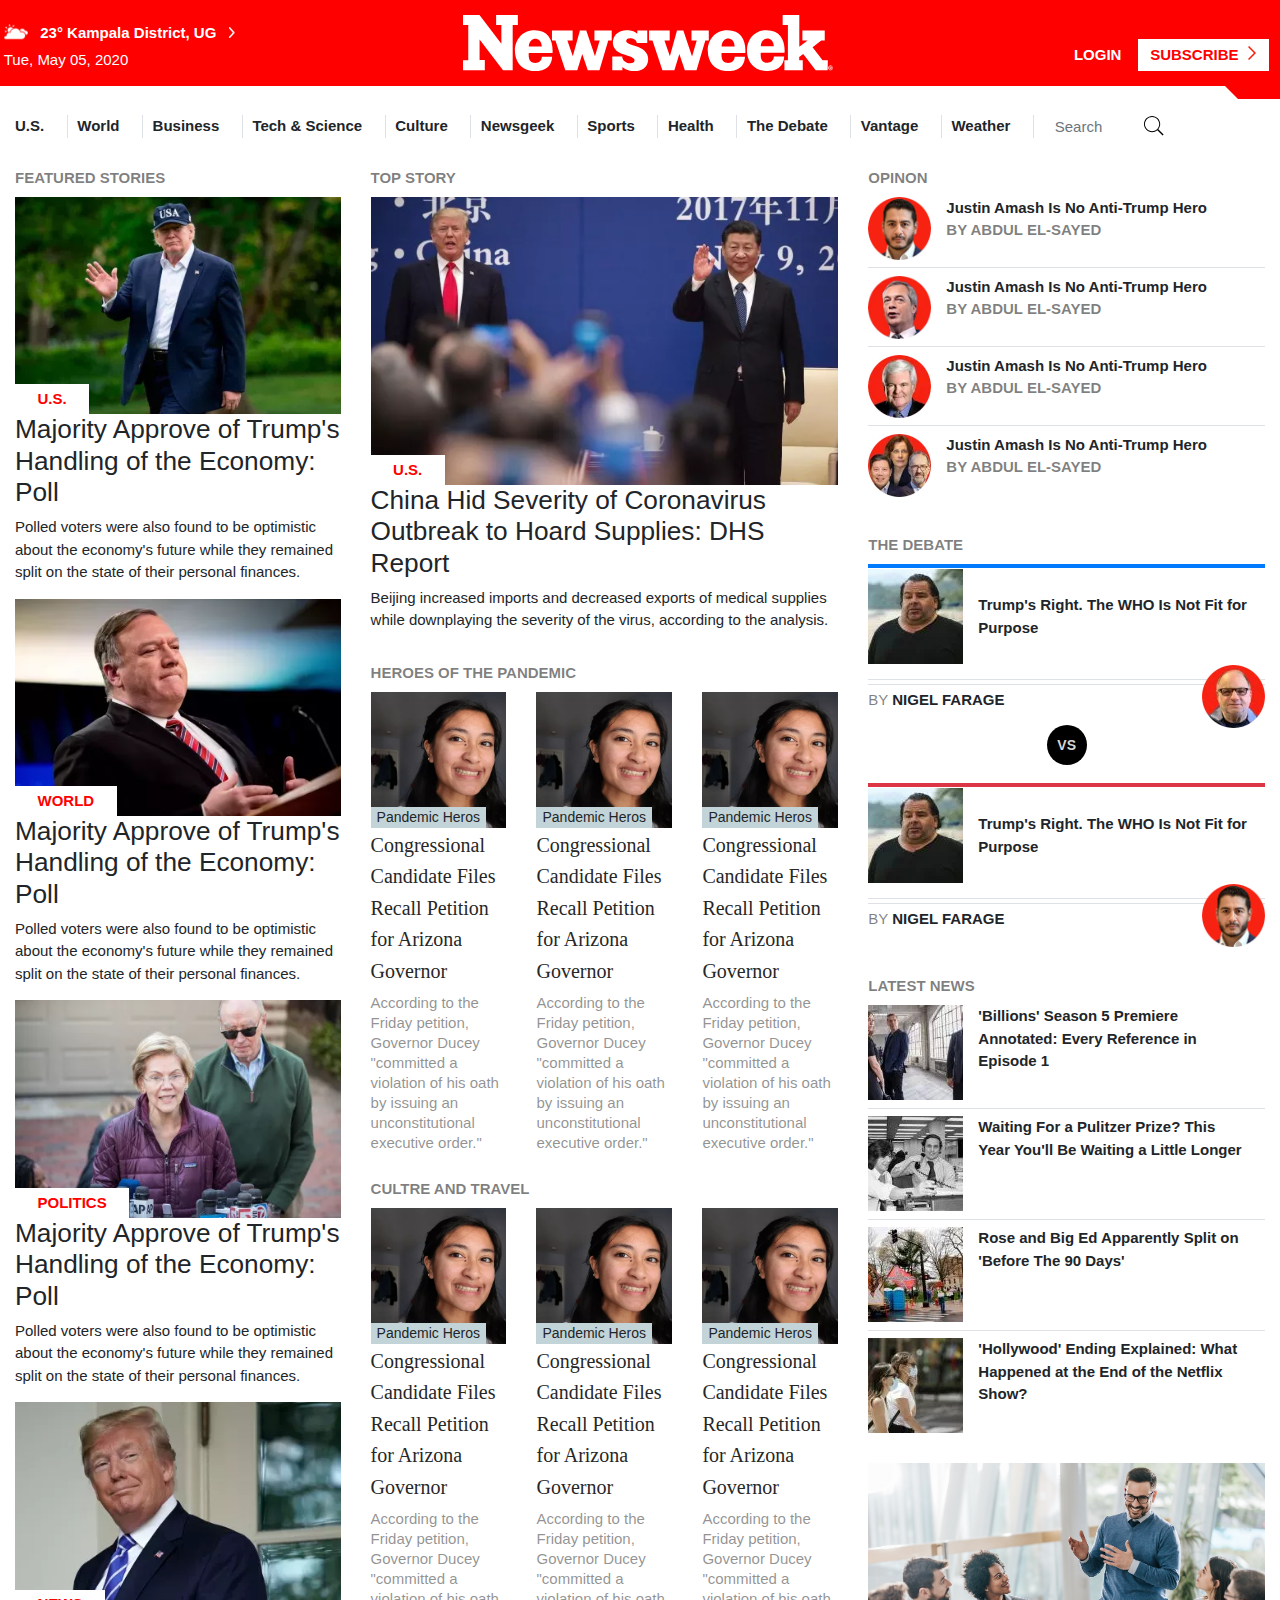
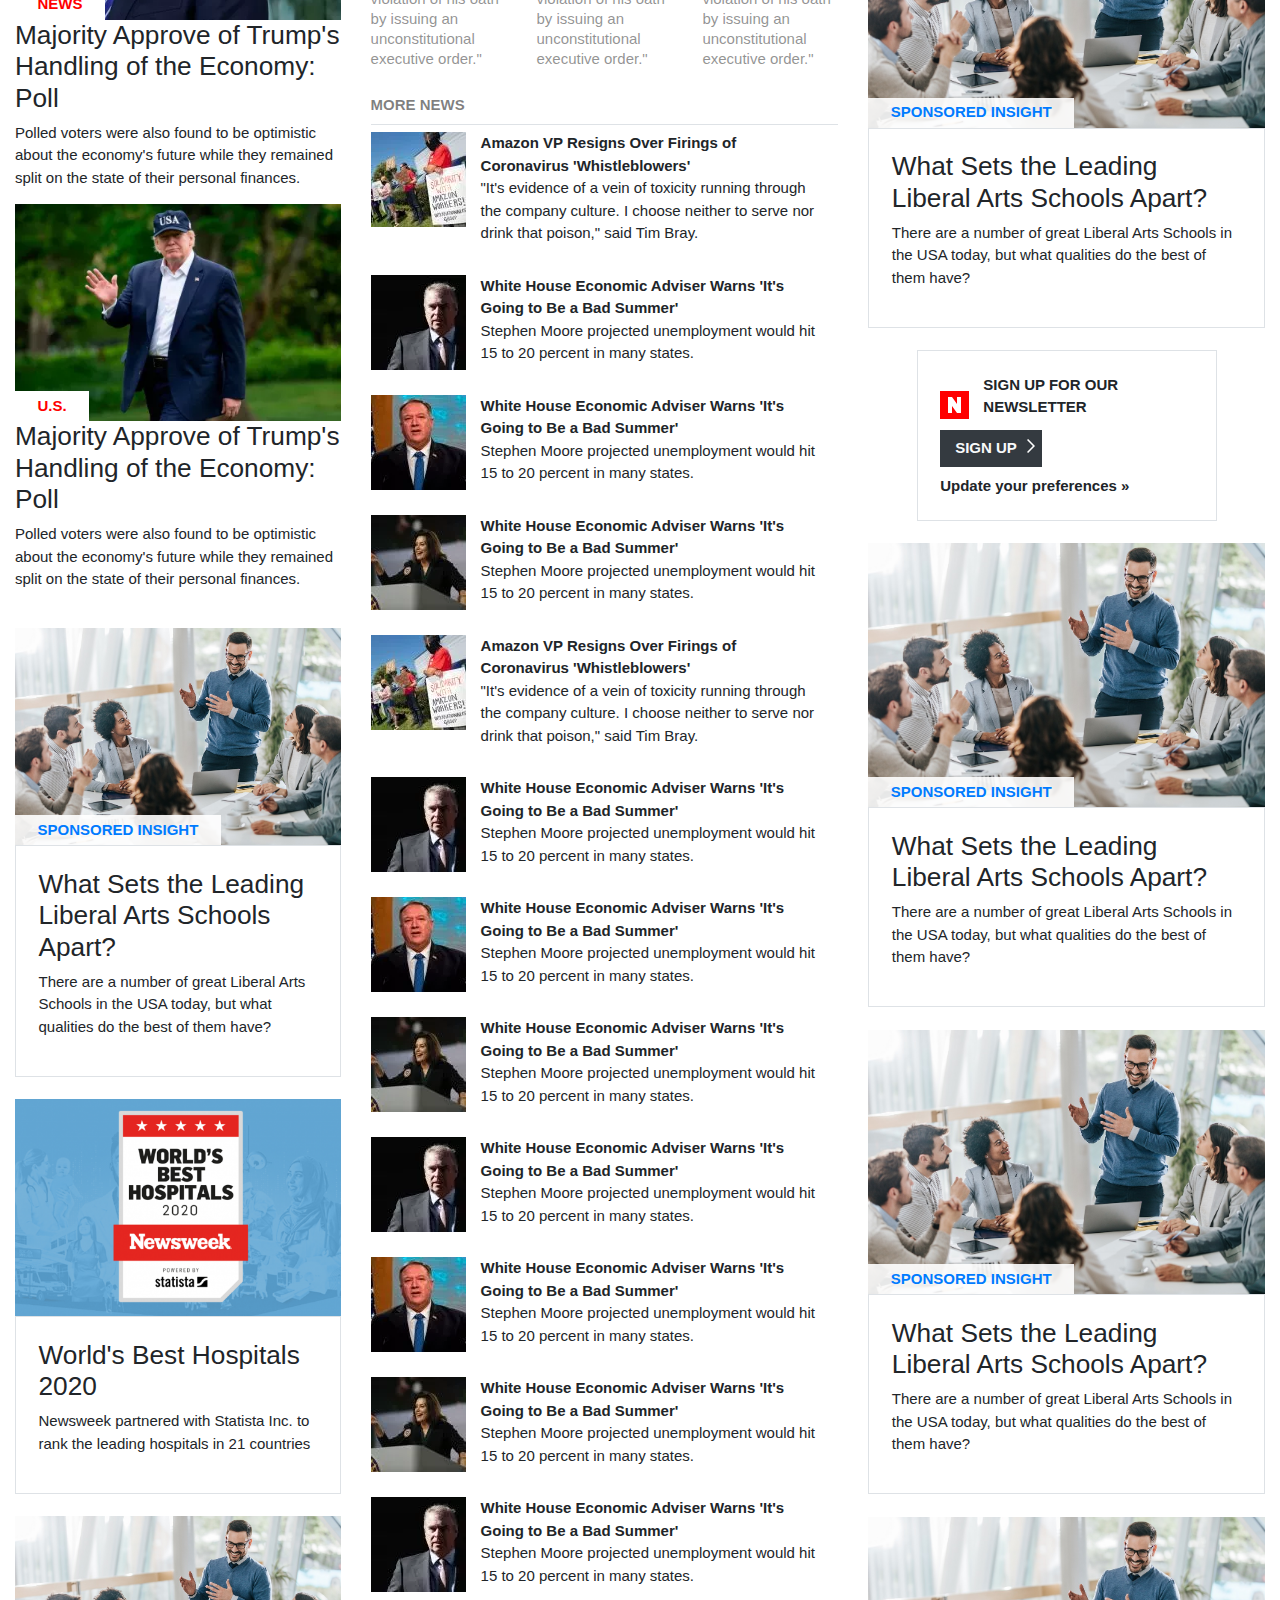
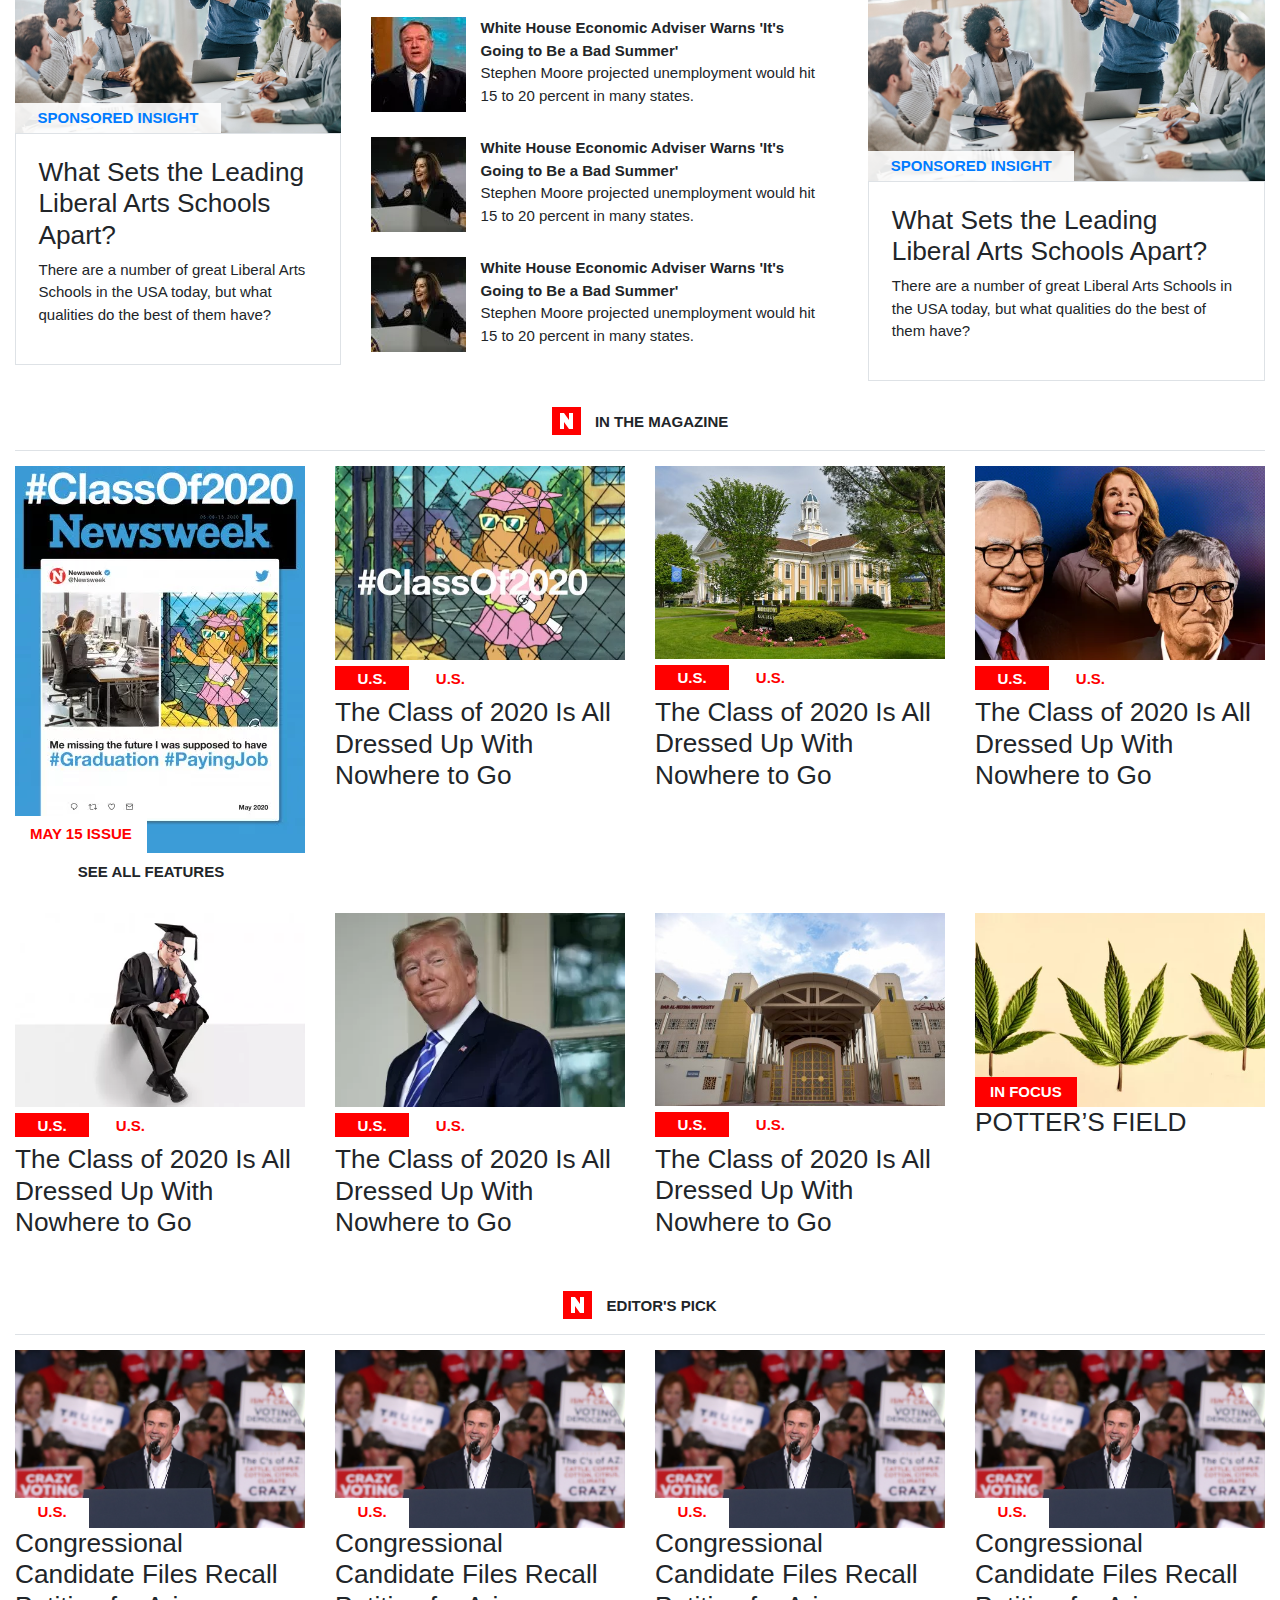
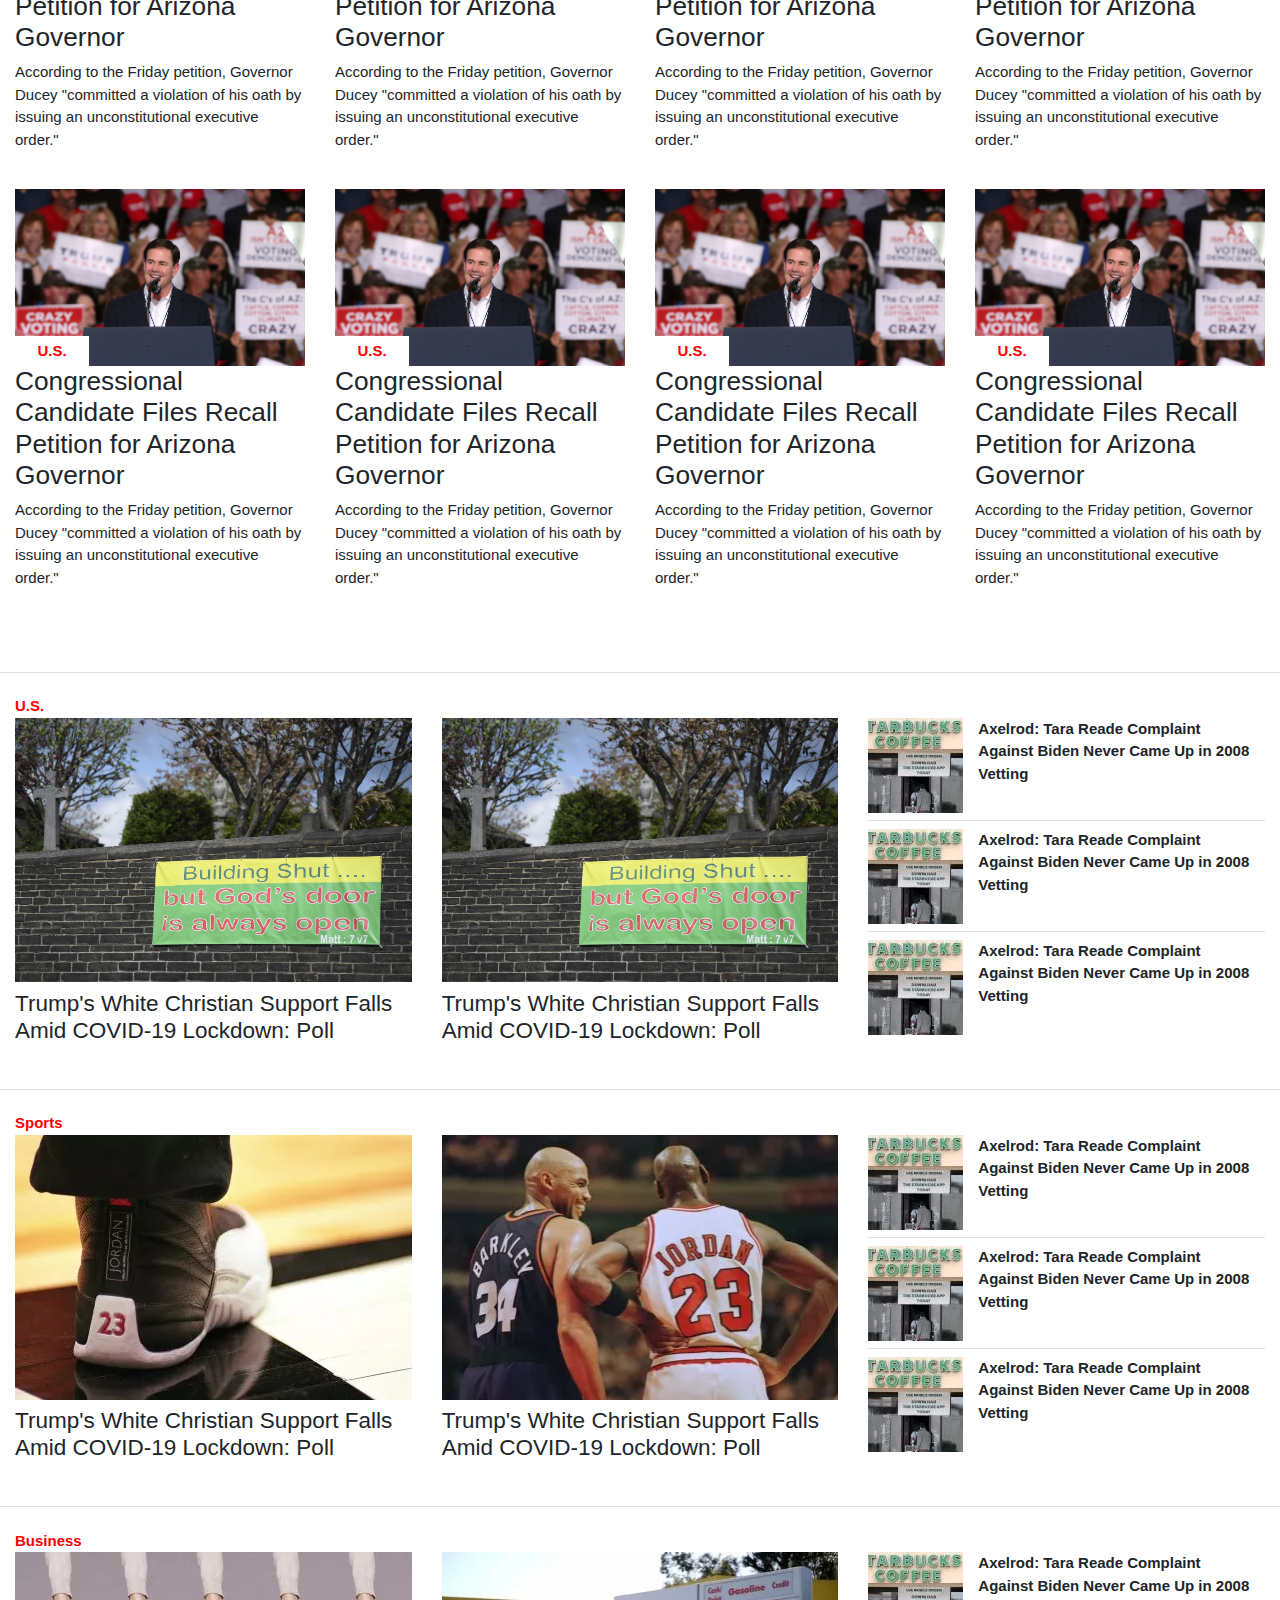
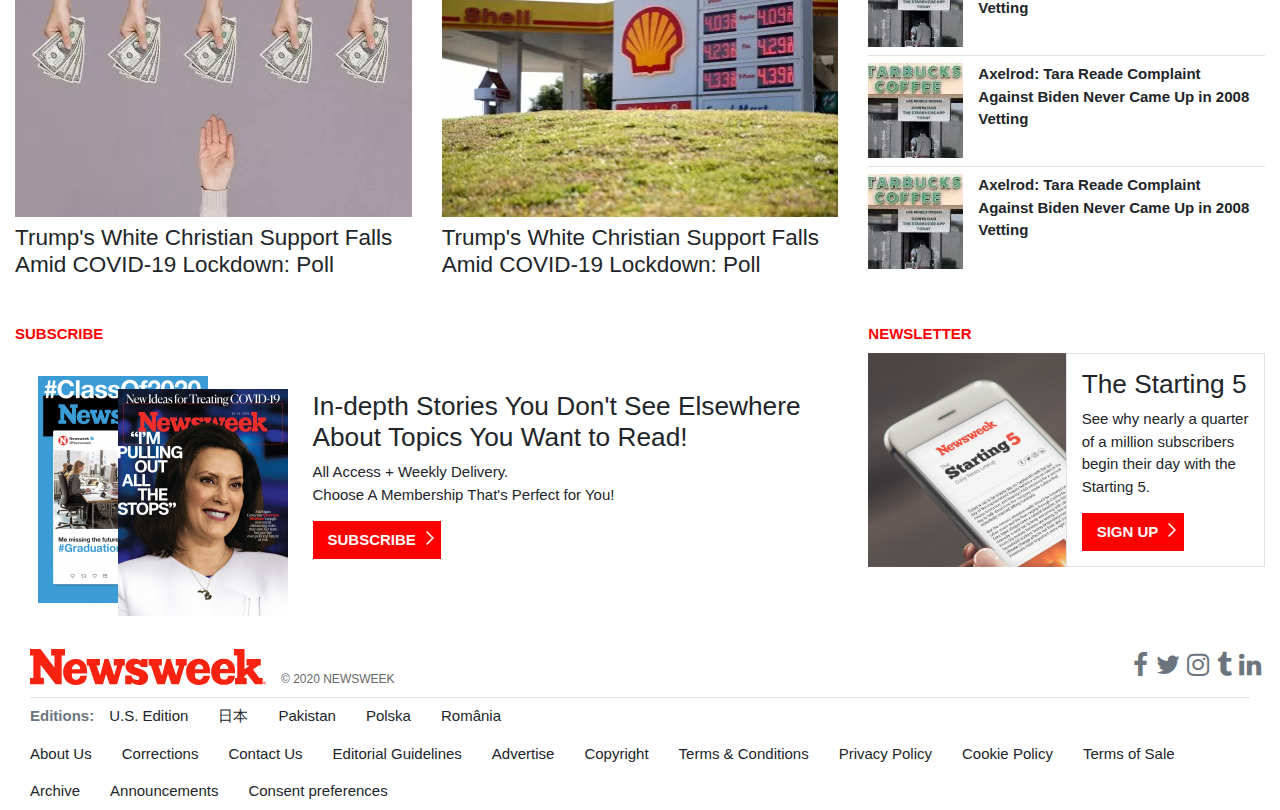
==== commit d2346fd7: "added readme, stickler and stylelint files" ====
--- a/index.html
+++ b/index.html
@@ -16,9 +16,9 @@
     <header class="pb-3">
 
         <div class="mx-1 top-nav position-relative">
-            <div class="header-top bg-red d-flex justify-content-between align-items-end py-3 text-white px-3">
+            <div class="header-top bg-red row justify-content-between align-items-end py-3 text-white px-3">
                 <!-- weather -->
-                <div>
+                <div class="d-none d-md-block d-lg-block d-xl-block">
                     <div class="">
                         <a href="#" class="font-weight-bold">
                             <img src="img/28.png" alt="" class="weather-icon d-inline-block align-bottom">
@@ -28,12 +28,12 @@
                         </a>
                     </div>
                     <!-- date -->
-                    <div>
+                    <div class="d-none d-lg-block d-xl-block">
                         <date class="mt-1 d-block">Tue, May 05, 2020</date>
                     </div>
                 </div>
                 <!-- brand log -->
-                <div class="header-middle csol">
+                <div class="header-middle d-inline-block col top-logo">
                     <a class="" href="#">
                         <svg class="w-100" style="fill: white;" version="1.1" id="Layer_1"
                             xmlns="http://www.w3.org/2000/svg" xmlns:xlink="http://www.w3.org/1999/xlink" x="0px"
@@ -48,17 +48,18 @@
                     </a>
                 </div>
                 <!-- buttons -->
-                <div class="font-weight-bold navbar-right">
-                    <button class="py-1 text-uppercase font-weight-bold btn text-white navbar-btn">Login</button>
+                <div class="font-weight-bold">
                     <button
-                        class="radius-0 py-1 text-uppercase link font-weight-bold bg-white red btn navbar-btn mr-2">SUBSCRIBE</button>
-                    <span class="fa fa-menu"></span>
+                        class="d-inline-block py-1 text-uppercase font-weight-bold btn text-white navbar-btn">Login</button>
+                    <button
+                        class="link-red-arrow d-inline-block radius-0 py-1 text-uppercase link font-weight-bold bg-white red btn navbar-btn mr-2">SUBSCRIBE</button>
+                    <span class="align-middle d-inline-block fa fa-bars d-lg-none d-xl-none"></span>
                 </div>
             </div>
         </div>
 
 
-        <nav class="header-bottom navbar-nav position-relative pt-3">
+        <nav class="header-bottom navbar-nav position-relative pt-3 d-none d-lg-block d-xl-block">
             <ul class="nav navbar font-weight-bold">
                 <li class=""><a class="border-right pr-4 d-block" href="microverse.org/us">U.S.</a></li>
                 <li class=""><a class="border-right pr-4 d-block" href="microverse.org/world">World</a></li>
@@ -908,7 +909,7 @@
                 <span class="text-uppercase font-weight-bold d-inline-block align-text-top">in the magazine</span>
             </div>
             <div class="row">
-                <div class="col-md-3 col-lg-3 col-xl-3">
+                <div class="col-md-3 col-lg-3 col-xl-3 pb-4">
                     <div>
                         <div class="position-relative">
                             <a class="hover-no-underline-red-text ab-bottom-left bg-white red font-weight-bold py-2 px-3 position-absolute"
@@ -921,7 +922,7 @@
                             Features</a>
                     </div>
                 </div>
-                <div class="col-md-3 col-lg-3 col-xl-3">
+                <div class="col-md-3 col-lg-3 col-xl-3 pb-4">
                     <article>
                         <div>
                             <div><a href="#"><img class="img-fluid w-100" src="img/classof2020.webp"></a></div>
@@ -936,7 +937,7 @@
                                 Nowhere to Go</a></h3>
                     </article>
                 </div>
-                <div class="col-md-3 col-lg-3 col-xl-3">
+                <div class="col-md-3 col-lg-3 col-xl-3 pb-4">
                     <article>
                         <div>
                             <div><a href="#"><img class="img-fluid w-100"
@@ -952,7 +953,7 @@
                                 Nowhere to Go</a></h3>
                     </article>
                 </div>
-                <div class="col-md-3 col-lg-3 col-xl-3">
+                <div class="col-md-3 col-lg-3 col-xl-3 pb-4">
                     <article>
                         <div>
                             <div><a href="#"><img class="img-fluid w-100" src="img/fe-giving-pledge-banner.webp"></a>
@@ -970,7 +971,7 @@
                 </div>
             </div>
             <div class="row">
-                <div class="col-lg-3">
+                <div class="col-md-3 col-lg-3 col-xl-3 pb-4">
                     <article>
                         <div>
                             <div><a href="#"><img class="img-fluid w-100" src="img/fe-class-of-2020-sb-banner.webp"></a>
@@ -986,7 +987,7 @@
                                 Nowhere to Go</a></h3>
                     </article>
                 </div>
-                <div class="col-lg-3">
+                <div class="col-md-3 col-lg-3 col-xl-3 pb-4">
                     <article>
                         <div>
                             <div><a href="#"><img class="img-fluid w-100" src="img/us-president-donald-trump.webp"></a>
@@ -1002,7 +1003,7 @@
                                 Nowhere to Go</a></h3>
                     </article>
                 </div>
-                <div class="col-lg-3">
+                <div class="col-md-3 col-lg-3 col-xl-3 pb-4">
                     <article>
                         <div>
                             <div><a href="#"><img class="img-fluid w-100"
@@ -1018,7 +1019,7 @@
                                 Nowhere to Go</a></h3>
                     </article>
                 </div>
-                <div class="col-lg-3">
+                <div class="col-md-3 col-lg-3 col-xl-3 pb-4">
                     <div>
                         <div class="position-relative">
                             <a class="hover-no-underline-red-text ab-bottom-left text-white bg-red font-weight-bold py-1 px-3 position-absolute"
@@ -1039,7 +1040,7 @@
                     PICK</span>
             </div>
             <div class="row">
-                <article class="col-md-6 col-lg-3 col-xl-3">
+                <article class="col-md-6 col-lg-3 col-xl-3 pb-4">
                     <div class="position-relative">
                         <a href="/us"
                             class="hover-no-underline-red-text ab-bottom-left bg-white red font-weight-bold py-1 px-4 position-absolute">U.S.</a>
@@ -1053,7 +1054,7 @@
                         an unconstitutional executive order."
                     </p>
                 </article>
-                <article class="col-md-6 col-lg-3 col-xl-3">
+                <article class="col-md-6 col-lg-3 col-xl-3 pb-4">
                     <div class="position-relative">
                         <a href="/us"
                             class="hover-no-underline-red-text ab-bottom-left bg-white red font-weight-bold py-1 px-4 position-absolute">U.S.</a>
@@ -1067,7 +1068,7 @@
                         an unconstitutional executive order."
                     </p>
                 </article>
-                <article class="col-md-6 col-lg-3 col-xl-3">
+                <article class="col-md-6 col-lg-3 col-xl-3 pb-4">
                     <div class="position-relative">
                         <a href="/us"
                             class="hover-no-underline-red-text ab-bottom-left bg-white red font-weight-bold py-1 px-4 position-absolute">U.S.</a>
@@ -1081,7 +1082,7 @@
                         an unconstitutional executive order."
                     </p>
                 </article>
-                <article class="col-md-6 col-lg-3 col-xl-3">
+                <article class="col-md-6 col-lg-3 col-xl-3 pb-4">
                     <div class="position-relative">
                         <a href="/us"
                             class="hover-no-underline-red-text ab-bottom-left bg-white red font-weight-bold py-1 px-4 position-absolute">U.S.</a>
@@ -1095,7 +1096,7 @@
                         an unconstitutional executive order."
                     </p>
                 </article>
-                <article class="col-md-6 col-lg-3 col-xl-3">
+                <article class="col-md-6 col-lg-3 col-xl-3 pb-4">
                     <div class="position-relative">
                         <a href="/us"
                             class="hover-no-underline-red-text ab-bottom-left bg-white red font-weight-bold py-1 px-4 position-absolute">U.S.</a>
@@ -1109,7 +1110,7 @@
                         an unconstitutional executive order."
                     </p>
                 </article>
-                <article class="col-md-6 col-lg-3 col-xl-3">
+                <article class="col-md-6 col-lg-3 col-xl-3 pb-4">
                     <div class="position-relative">
                         <a href="/us"
                             class="hover-no-underline-red-text ab-bottom-left bg-white red font-weight-bold py-1 px-4 position-absolute">U.S.</a>
@@ -1123,7 +1124,7 @@
                         an unconstitutional executive order."
                     </p>
                 </article>
-                <article class="col-md-6 col-lg-3 col-xl-3">
+                <article class="col-md-6 col-lg-3 col-xl-3 pb-4">
                     <div class="position-relative">
                         <a href="/us"
                             class="hover-no-underline-red-text ab-bottom-left bg-white red font-weight-bold py-1 px-4 position-absolute">U.S.</a>
@@ -1137,7 +1138,7 @@
                         an unconstitutional executive order."
                     </p>
                 </article>
-                <article class="col-md-6 col-lg-3 col-xl-3">
+                <article class="col-md-6 col-lg-3 col-xl-3 pb-4">
                     <div class="position-relative">
                         <a href="/us"
                             class="hover-no-underline-red-text ab-bottom-left bg-white red font-weight-bold py-1 px-4 position-absolute">U.S.</a>
--- a/css/custom.css
+++ b/css/custom.css
@@ -1,6 +1,11 @@
 a {
   color: inherit;
   text-decoration: none;
+}
+
+body {
+  max-width: 1300px;
+  margin: 0 auto;
 }
 
 html {
@@ -132,13 +137,18 @@
   left: 80px;
 }
 
-.link::after {
+.link::after,
+.link-red-arrow::after {
   content: "";
   display: inline-block;
   width: 8px;
   height: 14px;
   margin-left: 10px;
   background: url("../img/link-arrow-right.svg") no-repeat;
+}
+
+.link-red-arrow::after {
+  background: url("../img/icon-arrow-right-red.svg") no-repeat;
 }
 
 .weather-icon {
@@ -155,7 +165,7 @@
 .header-bottom::before {
   position: absolute;
   top: 0px;
-  right: 4px;
+  right: -11px;
   content: "";
   display: block;
   width: 66px;
@@ -163,3 +173,24 @@
   border-left: 13px solid white;
   border-top: 13px solid red;
 }
+
+.form-control {
+  background: url("../img/icon-search-glass.svg") center/contain no-repeat white;
+  background-size: 20px;
+}
+
+.top-logo {
+  max-width: 400px;
+}
+
+@media screen and (max-width: 1024px) and (min-width: 768px) {
+  .top-logo {
+    max-width: 400px;
+  }
+}
+
+@media screen and (max-width: 768px) and (min-width: 425px) {
+  .top-logo {
+    max-width: 200px;
+  }
+}
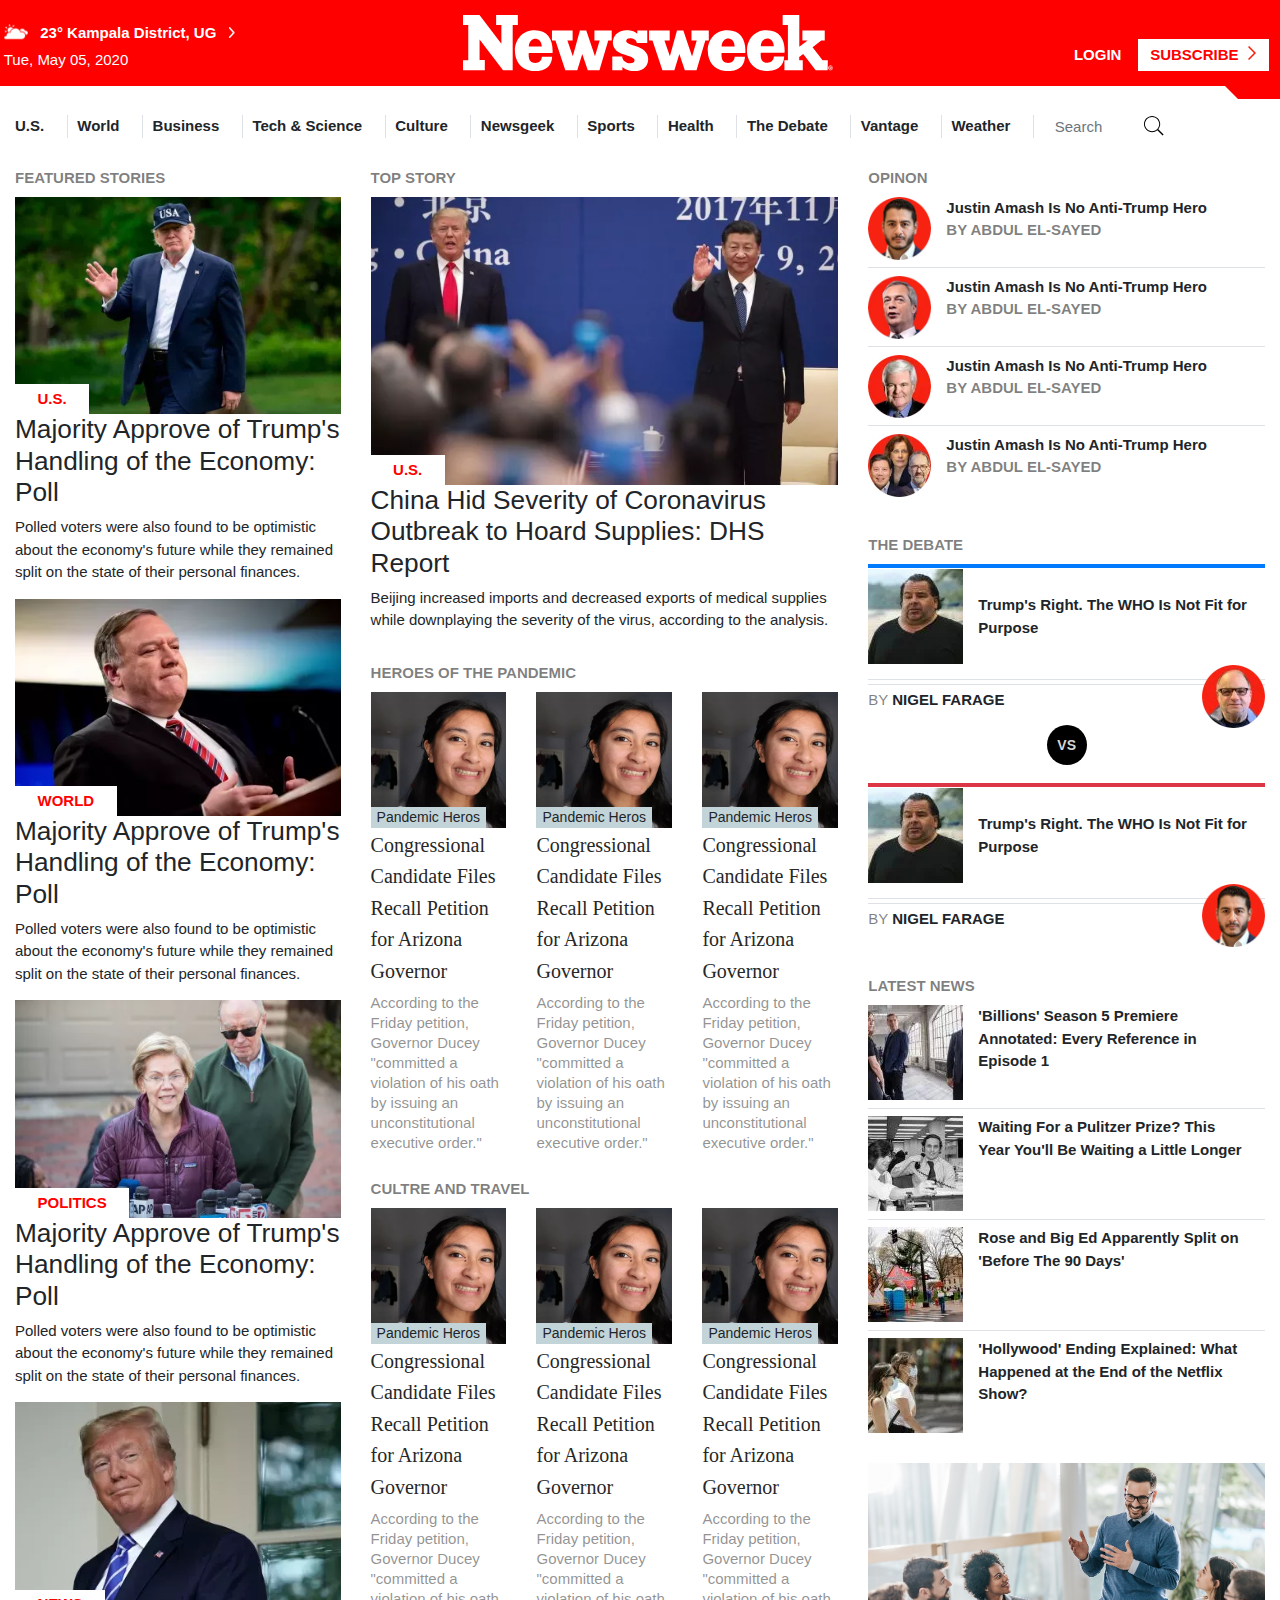
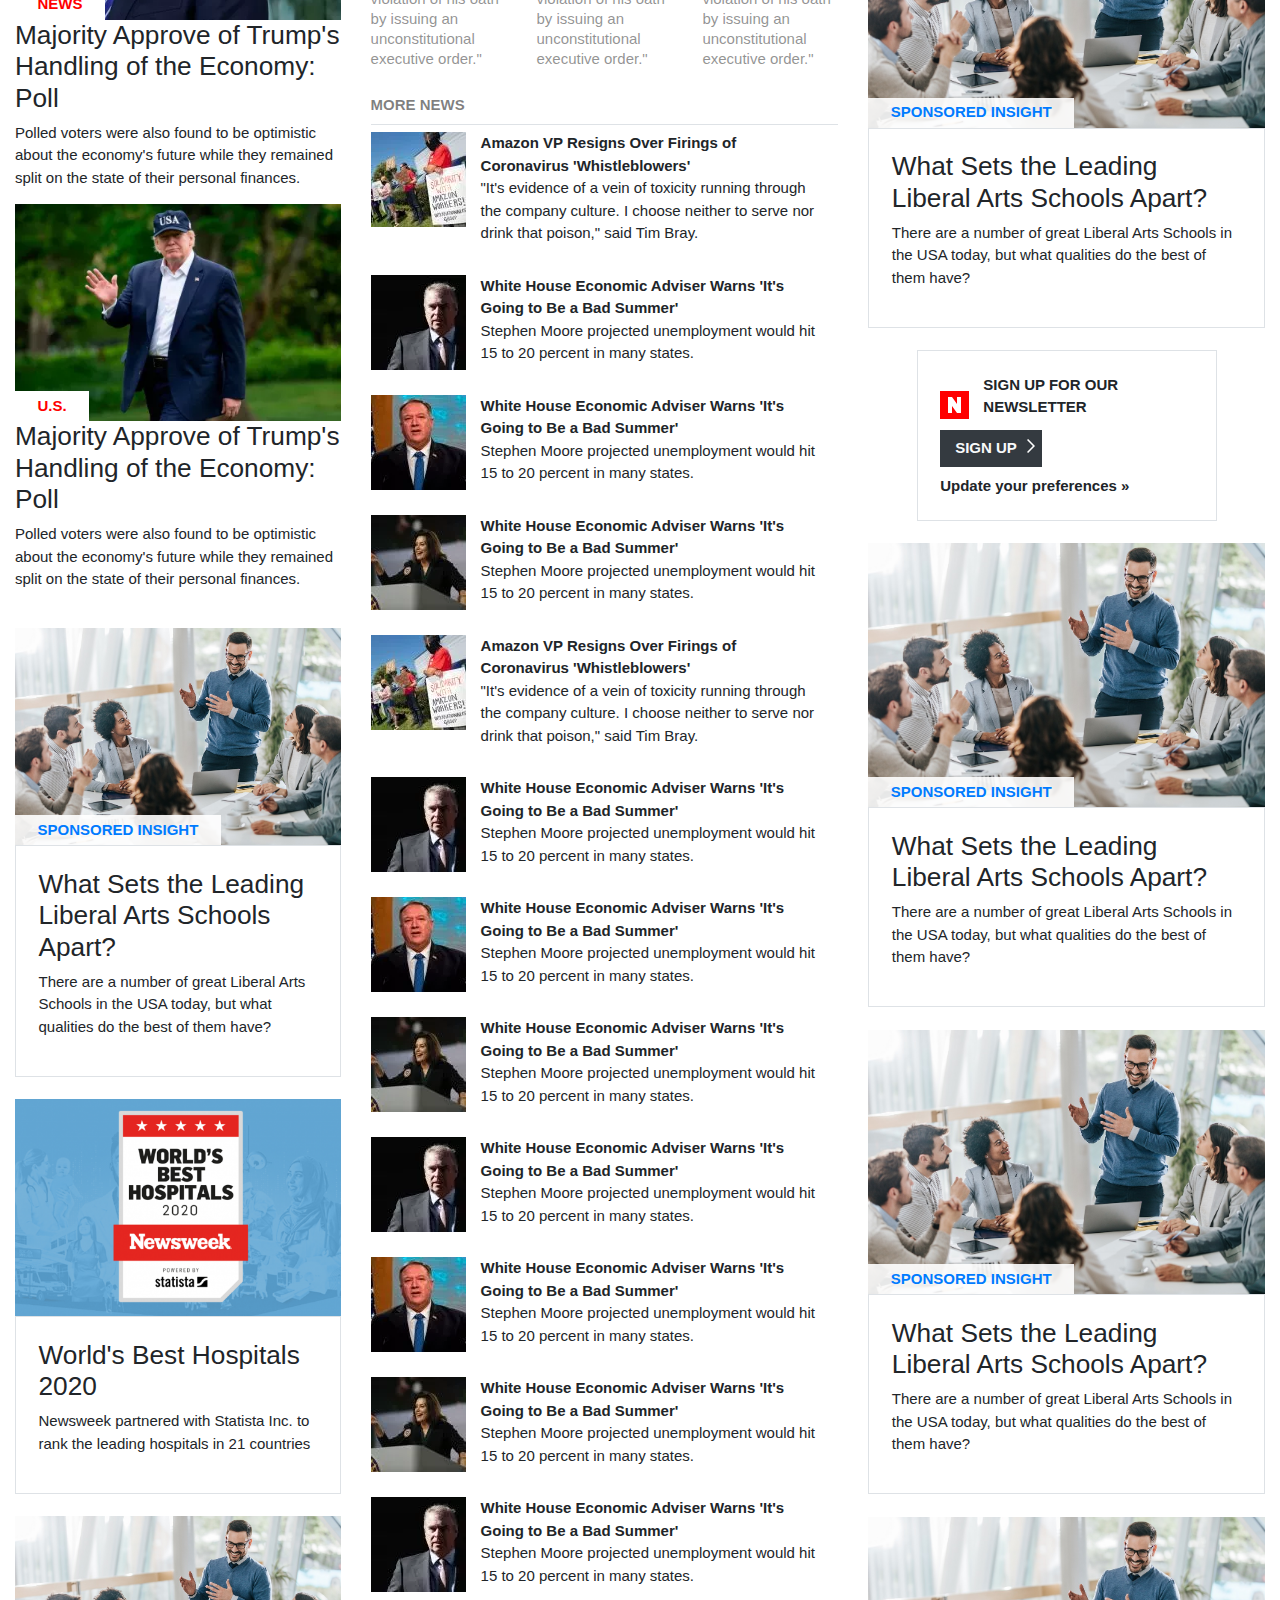
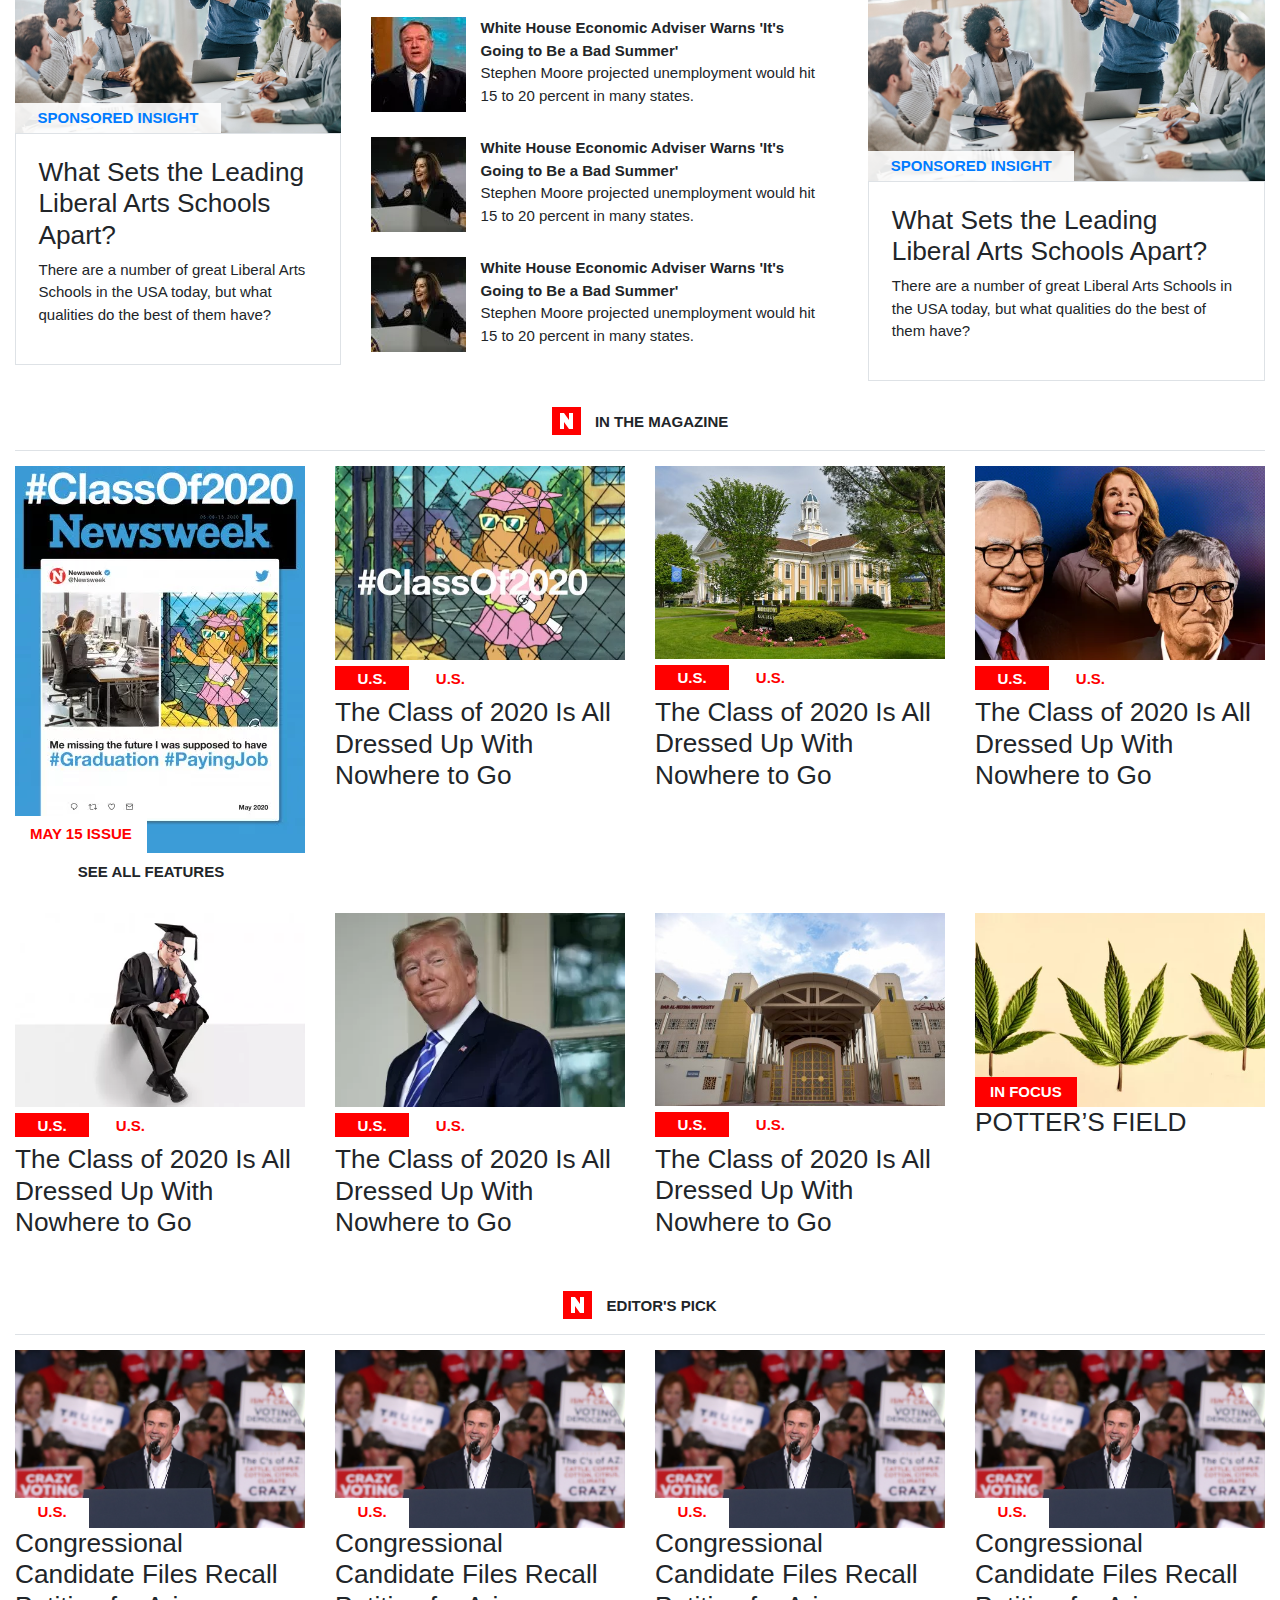
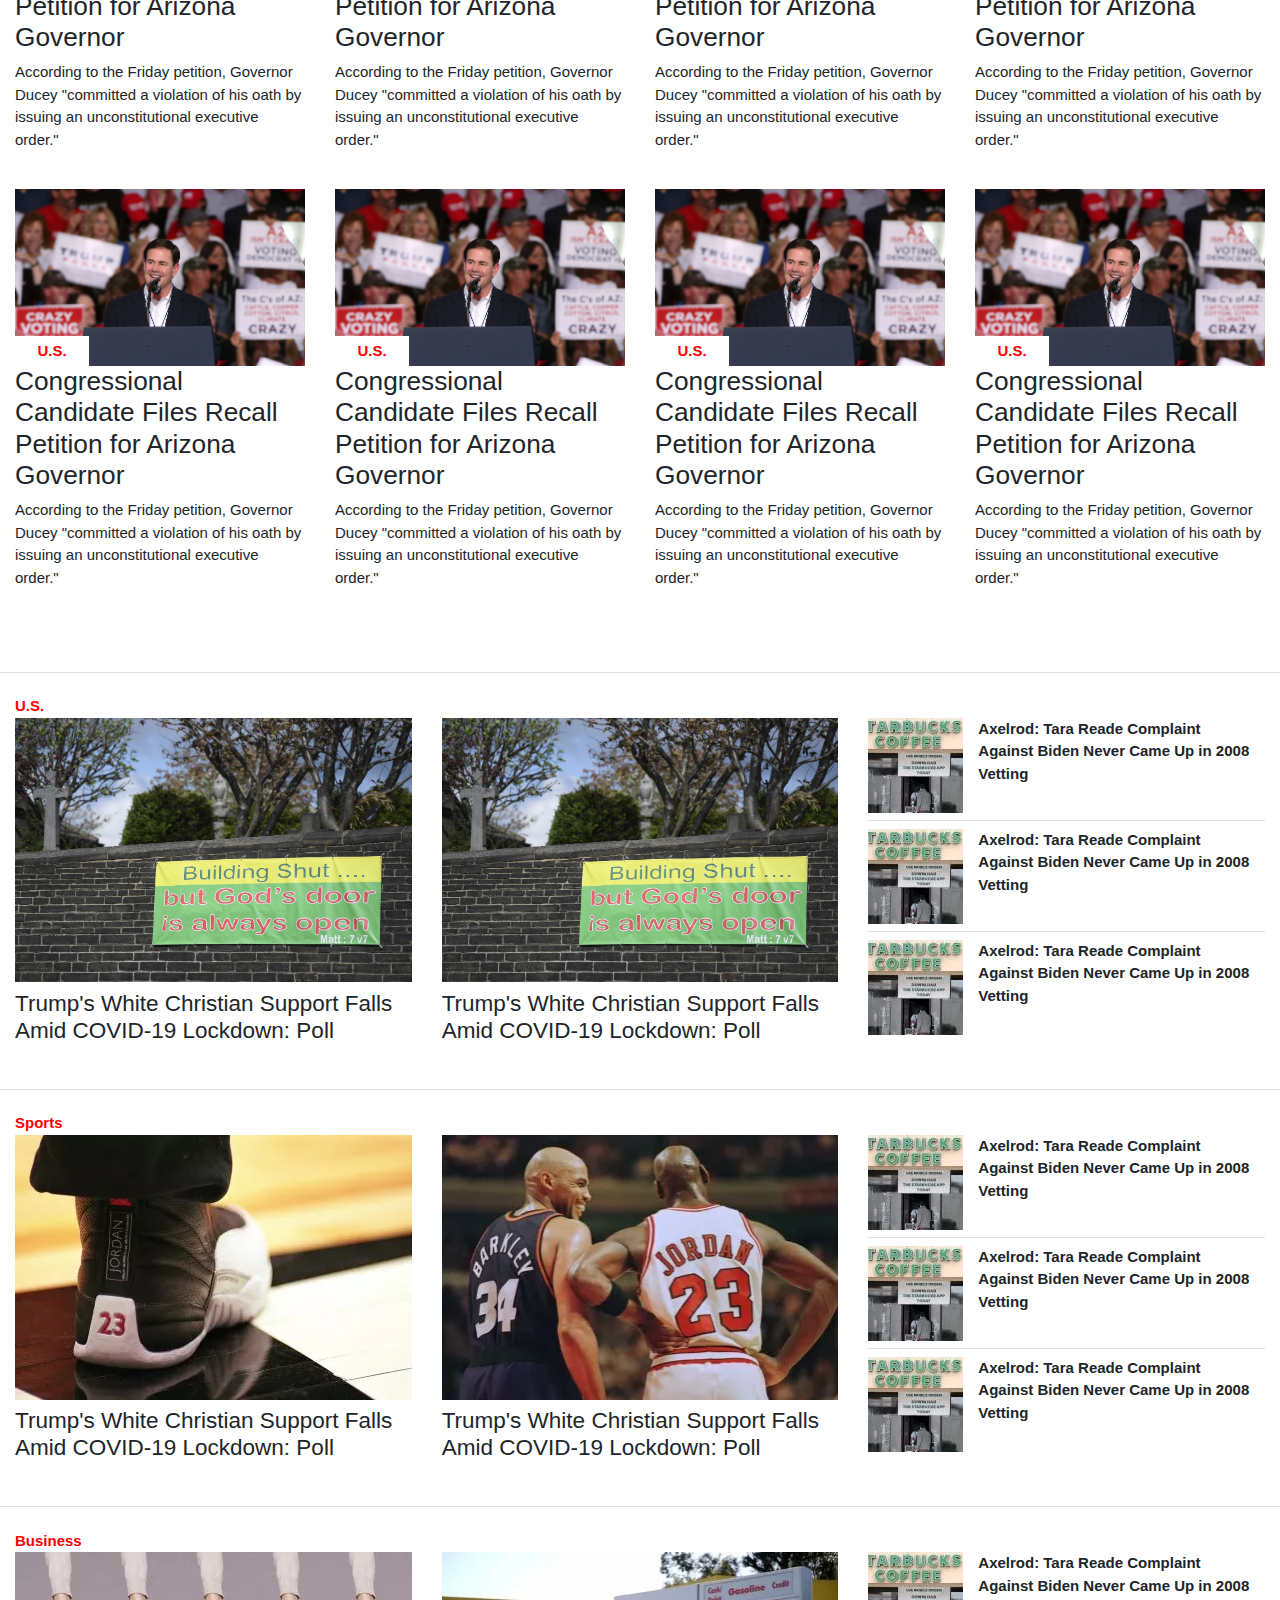
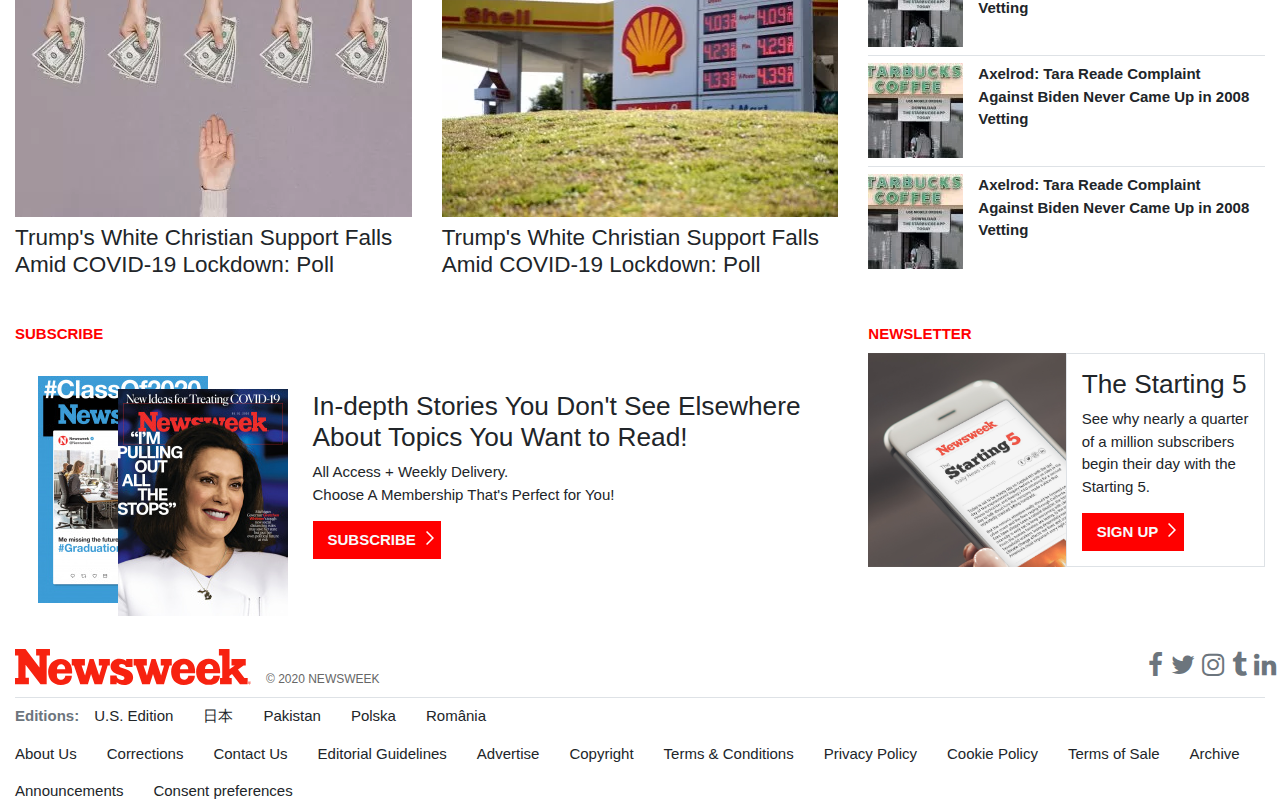
==== commit 5779266b: "validated html" ====
--- a/index.html
+++ b/index.html
@@ -21,24 +21,24 @@
                 <div class="d-none d-md-block d-lg-block d-xl-block">
                     <div class="">
                         <a href="#" class="font-weight-bold">
-                            <img src="img/28.png" alt="" class="weather-icon d-inline-block align-bottom">
+                            <img alt="d" src="img/28.png" class="weather-icon d-inline-block align-bottom">
                             <span class=" weather-country d-inline-block align-baseline">&nbsp;&nbsp;23° Kampala
                                 District, UG&nbsp;&nbsp; </span>
-                            <img src="img/ic-white-arrow.png" class="weather-arrow d-inline-block align-baseline">
+                            <img alt="d" src="img/ic-white-arrow.png"
+                                class="weather-arrow d-inline-block align-baseline">
                         </a>
                     </div>
                     <!-- date -->
                     <div class="d-none d-lg-block d-xl-block">
-                        <date class="mt-1 d-block">Tue, May 05, 2020</date>
+                        <span class="mt-1 d-block">Tue, May 05, 2020</span>
                     </div>
                 </div>
                 <!-- brand log -->
                 <div class="header-middle d-inline-block col top-logo">
                     <a class="" href="#">
-                        <svg class="w-100" style="fill: white;" version="1.1" id="Layer_1"
-                            xmlns="http://www.w3.org/2000/svg" xmlns:xlink="http://www.w3.org/1999/xlink" x="0px"
-                            y="0px" viewBox="0 0 395.6 60" style="enable-background:new 0 0 395.6 60;"
-                            xml:space="preserve">
+                        <svg class="w-100" version="1.1" id="Layer_1" xmlns="http://www.w3.org/2000/svg"
+                            xmlns:xlink="http://www.w3.org/1999/xlink" x="0px" y="0px" viewBox="0 0 395.6 60"
+                            style="fill: white; enable-background:new 0 0 395.6 60;" xml:space="preserve">
                             <g>
                                 <path class="st0"
                                     d="M58.7,10.8h-5.6v48.3H42.8l-25.1-33v22.1h5.6v10.8H0V48.3h5.6V10.8H0V0h17.6L41,30.7V10.8h-5.6V0h23.2	L58.7,10.8L58.7,10.8z M95.8,38c0,0.9,0,1.8-0.1,2.7H70.3c-0.7,8.2,2.4,10.6,7.1,10.6c3.9,0,6.9-2.6,6.9-6.6h11	c-0.3,7.2-4,15.4-18.5,15.4c-14.5,0-21.3-10.5-21.3-22.1c0-10.5,7-21.6,21-21.6C89.9,16.3,95.8,25.6,95.8,38 M159,27.3h-3.7	l-9.4,31.8h-12.5l-5.9-17.4l-5.3,17.4h-12.8L98.8,27.4h-3.7V16.6h22.1v10.7h-5.6l5.8,16.9l7.6-27.6h6.8l9.3,27.6l5-16.9h-5.6V16.6	H159L159,27.3L159,27.3z M174.5,27.8c0,1.5,1.2,2.5,5.4,3.9l6,2c5.5,1.8,12.1,5.9,12.1,13.4c0,8.8-6.6,13-14.7,13	c-6.5,0-11.5-3.2-12.9-4.6V59h-10.8V44.4h10.6c0.3,4.8,4.6,7.3,8.5,7.3c3.2,0,4.7-1.4,4.7-3c0-2-1.2-3.1-6.5-4.8l-5.3-1.8	c-5.4-1.7-11.4-5.7-11.4-12.8c0-8.7,7.7-13.1,14.3-13.1c6.8,0,10.1,1.9,11.8,3.8l0.1-3.3H197v13.3h-11.2c-0.2-3.6-3.7-5.2-7.2-5.2	C175.8,24.8,174.5,26.1,174.5,27.8 M262.8,27.3h-3.7l-9.4,31.8h-12.5l-5.9-17.4L226,59.1h-12.8l-10.6-31.7h-3.7V16.6h22.1v10.7	h-5.6l5.8,16.9l7.6-27.6h6.8l9.3,27.7l5-16.9h-5.6V16.6h18.5V27.3z M302,37.9c0,0.9,0,1.8-0.1,2.7h-25.4	c-0.7,8.2,2.4,10.6,7.1,10.6c3.9,0,6.9-2.6,6.9-6.6h11c-0.3,7.2-4,15.4-18.5,15.4c-14.5,0-21.3-10.5-21.3-22.1	c0-10.5,7-21.6,21-21.6C296.1,16.2,302,25.5,302,37.9 M343.9,37.8c0,0.9,0,1.8-0.1,2.7h-25.4c-0.7,8.2,2.4,10.6,7.1,10.6	c3.9,0,6.9-2.6,6.9-6.6h11c-0.3,7.2-4,15.4-18.5,15.4c-14.5,0-21.3-10.5-21.3-22.1c0-10.5,7-21.6,21-21.6	C338,16.1,343.9,25.4,343.9,37.8 M389.9,59h-12.8l-13.3-17.3l-4.3,3.2v3.4h3.8V59h-19.6V48.3h3.7V10.6h-5.6V0h17.8v33.9l8.9-6.5	h-5.6V16.6h23.9v10.8h-3.7l-9.3,7l10.7,13.9h5.6L389.9,59L389.9,59z M395.6,56.6c0,0.5-0.1,0.9-0.4,1.2c-0.2,0.4-0.5,0.7-0.9,0.9	c-0.4,0.2-0.8,0.4-1.3,0.4c-0.5,0-0.9-0.1-1.2-0.4c-0.4-0.2-0.7-0.5-0.9-0.9c-0.2-0.4-0.4-0.8-0.4-1.2c0-0.5,0.1-0.9,0.4-1.2	c0.2-0.4,0.5-0.7,0.9-0.9c0.4-0.2,0.8-0.4,1.2-0.4c0.5,0,0.9,0.1,1.3,0.4c0.4,0.2,0.7,0.5,0.9,0.9	C395.5,55.8,395.6,56.2,395.6,56.6 M394.6,58c0.4-0.4,0.6-0.9,0.6-1.4c0-0.6-0.2-1-0.6-1.4s-0.9-0.6-1.4-0.6s-1,0.2-1.4,0.6	c-0.4,0.4-0.6,0.9-0.6,1.4c0,0.6,0.2,1,0.6,1.4c0.4,0.4,0.9,0.6,1.4,0.6S394.2,58.4,394.6,58 M393.6,56.8c0.1,0.1,0.2,0.1,0.2,0.1	c0.1,0.1,0.2,0.2,0.2,0.3c0,0,0.2,0.3,0.4,0.8h-0.8c-0.3-0.5-0.4-0.8-0.5-0.9c-0.1-0.1-0.2-0.2-0.3-0.2c0,0-0.1,0-0.1,0v1.1h-0.6	v-2.6h1.2c0.4,0,0.6,0.1,0.7,0.2c0.2,0.2,0.2,0.3,0.2,0.6c0,0.2-0.1,0.4-0.2,0.5C393.9,56.6,393.8,56.7,393.6,56.8 M393.5,56.3	c0.1-0.1,0.1-0.2,0.1-0.3s-0.1-0.2-0.1-0.3c-0.1-0.1-0.2-0.1-0.4-0.1h-0.3v0.7h0.3C393.3,56.4,393.4,56.4,393.5,56.3 M318.4,33.5	h13.9c0-6-3.9-8.4-6.8-8.4C322.1,25.2,318.6,27.9,318.4,33.5 M276.5,33.6h13.9c0-6-3.9-8.4-6.8-8.4C280.3,25.2,276.8,28,276.5,33.6 M70.3,33.7h13.9c0-6-3.9-8.4-6.8-8.4C74.1,25.3,70.6,28.1,70.3,33.7">
@@ -75,7 +75,7 @@
                 <li class=""><a class="border-right pr-4 d-block" href="microverse.org/weather">Weather</a></li>
                 <li>
                     <form action="microverse.org/search/site/" class="form-inline">
-                        <input placeholder="Search" type="text" id="" name="" value="" class="form-control border-0">
+                        <input placeholder="Search" type="text" name="somename" value="" class="form-control border-0">
                     </form>
                 </li>
             </ul>
@@ -86,7 +86,6 @@
 
 
         </nav>
-        </div>
     </header>
 
     <main class="container-fluid">
@@ -102,7 +101,7 @@
                                 <div class="position-relative">
                                     <a href="/us"
                                         class="hover-no-underline-red-text ab-bottom-left bg-white red font-weight-bold py-1 px-4 position-absolute">U.S.</a>
-                                    <a href="#" class=""><img class="img-fluid w-100"
+                                    <a href="#" class=""><img alt="d" class="img-fluid w-100"
                                             src="img/president-donald-trump-returns-camp-david.webp"></a>
                                 </div>
                                 <h3><a href="#" class="hover-red-underline-black-text">Majority Approve of Trump's
@@ -118,7 +117,7 @@
                                 <div class="position-relative">
                                     <a href="/us"
                                         class="hover-no-underline-red-text ab-bottom-left bg-white red font-weight-bold py-1 px-4 position-absolute">WORLD</a>
-                                    <a href="#"><img class="img-fluid  w-100"
+                                    <a href="#"><img alt="d" class="img-fluid  w-100"
                                             src="img/mike-pompeo-china-coronavirus-lab-evidence-wuhan.webp"></a>
                                 </div>
                                 <h3><a href="#" class="hover-red-underline-black-text">Majority Approve of Trump's
@@ -134,7 +133,8 @@
                                 <div class="position-relative">
                                     <a href="/us"
                                         class="hover-no-underline-red-text ab-bottom-left bg-white red font-weight-bold py-1 px-4 position-absolute">POLITICS</a>
-                                    <a href="#"><img class="img-fluid w-100" src="img/elizabeth-warren.webp"></a>
+                                    <a href="#"><img alt="d" class="img-fluid w-100"
+                                            src="img/elizabeth-warren.webp"></a>
                                 </div>
                                 <h3><a href="#" class="hover-red-underline-black-text">Majority Approve of Trump's
                                         Handling of the Economy: Poll</a></h3>
@@ -149,7 +149,7 @@
                                 <div class="position-relative">
                                     <a href="/us"
                                         class="hover-no-underline-red-text ab-bottom-left bg-white red font-weight-bold py-1 px-4 position-absolute">NEWS</a>
-                                    <a href="#"><img class="img-fluid w-100"
+                                    <a href="#"><img alt="d" class="img-fluid w-100"
                                             src="img/us-president-donald-trump.webp"></a>
                                 </div>
                                 <h3><a href="#" class="hover-red-underline-black-text">Majority Approve of Trump's
@@ -165,7 +165,7 @@
                                 <div class="position-relative">
                                     <a href="/us"
                                         class="hover-no-underline-red-text ab-bottom-left bg-white red font-weight-bold py-1 px-4 position-absolute">U.S.</a>
-                                    <a href="#"><img class="img-fluid w-100"
+                                    <a href="#"><img alt="d" class="img-fluid w-100"
                                             src="img/president-donald-trump-returns-camp-david.webp"></a>
                                 </div>
                                 <h3><a href="#" class="hover-red-underline-black-text">Majority Approve of Trump's
@@ -182,7 +182,7 @@
                                     <a href="/us"
                                         class="hover-no-underline-red-text ab-bottom-left bg-smokey text-primary  font-weight-bold py-1 px-4 position-absolute">SPONSORED
                                         INSIGHT</a>
-                                    <a href="#"><img class="img-fluid w-100"
+                                    <a href="#"><img alt="d" class="img-fluid w-100"
                                             src="img/newsweek2-gettyimages-955959130.jpg"></a>
                                 </div>
                                 <div class="border p-4">
@@ -200,7 +200,7 @@
                             <article class="pt-4">
                                 <div class="position-relative">
 
-                                    <a href="#"><img class="img-fluid w-100"
+                                    <a href="#"><img alt="d" class="img-fluid w-100"
                                             src="img/worlds-best-hospitals-2020.png"></a>
                                 </div>
                                 <div class="border p-4">
@@ -219,7 +219,7 @@
                                     <a href="/us"
                                         class="hover-no-underline-red-text ab-bottom-left bg-smokey text-primary  font-weight-bold py-1 px-4 position-absolute">SPONSORED
                                         INSIGHT</a>
-                                    <a href="#"><img class="img-fluid w-100"
+                                    <a href="#"><img alt="d" class="img-fluid w-100"
                                             src="img/newsweek2-gettyimages-955959130.jpg"></a>
                                 </div>
                                 <div class="border p-4">
@@ -245,7 +245,7 @@
                                 <div class="position-relative">
                                     <a href="/us"
                                         class="hover-no-underline-red-text ab-bottom-left bg-white red font-weight-bold py-1 px-4 position-absolute">U.S.</a>
-                                    <a href="#"><img class="img-fluid w-100" src="img/trump-xi.webp"></a>
+                                    <a href="#"><img alt="d" class="img-fluid w-100" src="img/trump-xi.webp"></a>
                                 </div>
                                 <h3>
                                     <a href="#" class="hover-red-underline-black-text">China Hid Severity of Coronavirus
@@ -267,7 +267,7 @@
                                         <a href="/us"
                                             class="hover-no-effect text-capitalize ab-bottom-left bg-some-color position-absolute">Pandemic
                                             heros</a>
-                                        <a href="#"><img class="img-fluid w-100"
+                                        <a href="#"><img alt="d" class="img-fluid w-100"
                                                 src="img/zoe-monterola-founder-six-feet-supplies.webp"></a>
                                     </div>
                                     <h3><a href="#" class="title hover-no-effect">Congressional Candidate
@@ -285,7 +285,7 @@
                                         <a href="/us"
                                             class="hover-no-effect text-capitalize ab-bottom-left bg-some-color position-absolute">Pandemic
                                             heros</a>
-                                        <a href="#"><img class="img-fluid w-100"
+                                        <a href="#"><img alt="d" class="img-fluid w-100"
                                                 src="img/zoe-monterola-founder-six-feet-supplies.webp"></a>
                                     </div>
                                     <h3><a href="#" class="title hover-no-effect">Congressional Candidate
@@ -303,7 +303,7 @@
                                         <a href="/us"
                                             class="hover-no-effect text-capitalize ab-bottom-left bg-some-color position-absolute">Pandemic
                                             heros</a>
-                                        <a href="#"><img class="img-fluid w-100"
+                                        <a href="#"><img alt="d" class="img-fluid w-100"
                                                 src="img/zoe-monterola-founder-six-feet-supplies.webp"></a>
                                     </div>
                                     <h3><a href="#" class="title hover-no-effect">Congressional Candidate
@@ -329,7 +329,7 @@
                                         <a href="/us"
                                             class="hover-no-effect text-capitalize ab-bottom-left bg-some-color position-absolute">Pandemic
                                             heros</a>
-                                        <a href="#"><img class="img-fluid w-100"
+                                        <a href="#"><img alt="d" class="img-fluid w-100"
                                                 src="img/zoe-monterola-founder-six-feet-supplies.webp"></a>
                                     </div>
                                     <h3><a href="#" class="title hover-no-effect">Congressional Candidate
@@ -347,7 +347,7 @@
                                         <a href="/us"
                                             class="hover-no-effect text-capitalize ab-bottom-left bg-some-color position-absolute">Pandemic
                                             heros</a>
-                                        <a href="#"><img class="img-fluid w-100"
+                                        <a href="#"><img alt="d" class="img-fluid w-100"
                                                 src="img/zoe-monterola-founder-six-feet-supplies.webp"></a>
                                     </div>
                                     <h3><a href="#" class="title hover-no-effect">Congressional Candidate
@@ -365,7 +365,7 @@
                                         <a href="/us"
                                             class="hover-no-effect text-capitalize ab-bottom-left bg-some-color position-absolute">Pandemic
                                             heros</a>
-                                        <a href="#"><img class="img-fluid w-100"
+                                        <a href="#"><img alt="d" class="img-fluid w-100"
                                                 src="img/zoe-monterola-founder-six-feet-supplies.webp"></a>
                                     </div>
                                     <h3><a href="#" class="title hover-no-effect">Congressional Candidate
@@ -391,7 +391,7 @@
                                     <li class="d-flex py-2">
                                         <div>
                                             <a href="#">
-                                                <img class="img-fluid" src="img/amazon-protest.webp">
+                                                <img alt="d" class="img-fluid" src="img/amazon-protest.webp">
                                             </a>
                                         </div>
                                         <div class="col">
@@ -407,7 +407,7 @@
                                     <li class="d-flex py-2">
                                         <div>
                                             <a href="#">
-                                                <img class="img-fluid"
+                                                <img alt="d" class="img-fluid"
                                                     src="img/prince-andrew-visits-crossrail-london.webp">
                                             </a>
                                         </div>
@@ -422,7 +422,7 @@
                                     <li class="d-flex py-2">
                                         <div>
                                             <a href="#">
-                                                <img class="img-fluid" src="img/mike-pompeo.webp">
+                                                <img alt="d" class="img-fluid" src="img/mike-pompeo.webp">
                                             </a>
                                         </div>
                                         <div class="col">
@@ -436,7 +436,7 @@
                                     <li class="d-flex py-2">
                                         <div>
                                             <a href="#">
-                                                <img class="img-fluid" src="img/gretchen-whitmer.webp">
+                                                <img alt="d" class="img-fluid" src="img/gretchen-whitmer.webp">
                                             </a>
                                         </div>
                                         <div class="col">
@@ -450,7 +450,7 @@
                                     <li class="d-flex py-2">
                                         <div>
                                             <a href="#">
-                                                <img class="img-fluid" src="img/amazon-protest.webp">
+                                                <img alt="d" class="img-fluid" src="img/amazon-protest.webp">
                                             </a>
                                         </div>
                                         <div class="col">
@@ -466,7 +466,7 @@
                                     <li class="d-flex py-2">
                                         <div>
                                             <a href="#">
-                                                <img class="img-fluid"
+                                                <img alt="d" class="img-fluid"
                                                     src="img/prince-andrew-visits-crossrail-london.webp">
                                             </a>
                                         </div>
@@ -481,7 +481,7 @@
                                     <li class="d-flex py-2">
                                         <div>
                                             <a href="#">
-                                                <img class="img-fluid" src="img/mike-pompeo.webp">
+                                                <img alt="d" class="img-fluid" src="img/mike-pompeo.webp">
                                             </a>
                                         </div>
                                         <div class="col">
@@ -495,7 +495,7 @@
                                     <li class="d-flex py-2">
                                         <div>
                                             <a href="#">
-                                                <img class="img-fluid" src="img/gretchen-whitmer.webp">
+                                                <img alt="d" class="img-fluid" src="img/gretchen-whitmer.webp">
                                             </a>
                                         </div>
                                         <div class="col">
@@ -509,7 +509,7 @@
                                     <li class="d-flex py-2">
                                         <div>
                                             <a href="#">
-                                                <img class="img-fluid"
+                                                <img alt="d" class="img-fluid"
                                                     src="img/prince-andrew-visits-crossrail-london.webp">
                                             </a>
                                         </div>
@@ -524,7 +524,7 @@
                                     <li class="d-flex py-2">
                                         <div>
                                             <a href="#">
-                                                <img class="img-fluid" src="img/mike-pompeo.webp">
+                                                <img alt="d" class="img-fluid" src="img/mike-pompeo.webp">
                                             </a>
                                         </div>
                                         <div class="col">
@@ -538,7 +538,7 @@
                                     <li class="d-flex py-2">
                                         <div>
                                             <a href="#">
-                                                <img class="img-fluid" src="img/gretchen-whitmer.webp">
+                                                <img alt="d" class="img-fluid" src="img/gretchen-whitmer.webp">
                                             </a>
                                         </div>
                                         <div class="col">
@@ -552,7 +552,7 @@
                                     <li class="d-flex py-2">
                                         <div>
                                             <a href="#">
-                                                <img class="img-fluid"
+                                                <img alt="d" class="img-fluid"
                                                     src="img/prince-andrew-visits-crossrail-london.webp">
                                             </a>
                                         </div>
@@ -567,7 +567,7 @@
                                     <li class="d-flex py-2">
                                         <div>
                                             <a href="#">
-                                                <img class="img-fluid" src="img/mike-pompeo.webp">
+                                                <img alt="d" class="img-fluid" src="img/mike-pompeo.webp">
                                             </a>
                                         </div>
                                         <div class="col">
@@ -581,7 +581,7 @@
                                     <li class="d-flex py-2">
                                         <div>
                                             <a href="#">
-                                                <img class="img-fluid" src="img/gretchen-whitmer.webp">
+                                                <img alt="d" class="img-fluid" src="img/gretchen-whitmer.webp">
                                             </a>
                                         </div>
                                         <div class="col">
@@ -595,7 +595,7 @@
                                     <li class="d-flex py-2">
                                         <div>
                                             <a href="#">
-                                                <img class="img-fluid" src="img/gretchen-whitmer.webp">
+                                                <img alt="d" class="img-fluid" src="img/gretchen-whitmer.webp">
                                             </a>
                                         </div>
                                         <div class="col">
@@ -624,7 +624,7 @@
                             <li class="d-flex pt-0 pb-2">
                                 <div class="opinon-thumbnail">
                                     <a href="#">
-                                        <img class="img-fluid" src="img/abdul-el-sayed.png">
+                                        <img alt="d" class="img-fluid" src="img/abdul-el-sayed.png">
                                     </a>
                                 </div>
                                 <div class="col">
@@ -639,7 +639,7 @@
                             <li class="d-flex py-2 border border-left-0 border-right-0 border-bottom-0">
                                 <div class="opinon-thumbnail">
                                     <a href="#">
-                                        <img class="img-fluid" src="img/nigel-farage.webp">
+                                        <img alt="d" class="img-fluid" src="img/nigel-farage.webp">
                                     </a>
                                 </div>
                                 <div class="col">
@@ -654,7 +654,7 @@
                             <li class="d-flex py-2 border border-left-0 border-right-0 border-bottom-0">
                                 <div class="opinon-thumbnail">
                                     <a href="#">
-                                        <img class="img-fluid" src="img/newt-gingrich.webp">
+                                        <img alt="d" class="img-fluid" src="img/newt-gingrich.webp">
                                     </a>
                                 </div>
                                 <div class="col">
@@ -669,7 +669,8 @@
                             <li class="d-flex py-2 border border-left-0 border-right-0 border-bottom-0">
                                 <div class="opinon-thumbnail">
                                     <a href="#">
-                                        <img class="img-fluid" src="img/chris-lu-m-patricia-smith-david-weil.webp">
+                                        <img alt="d" class="img-fluid"
+                                            src="img/chris-lu-m-patricia-smith-david-weil.webp">
                                     </a>
                                 </div>
                                 <div class="col">
@@ -692,7 +693,7 @@
                             style="border-width: 4px!important; padding-top:1px">
                             <div class="image the-debate-thumbnail">
                                 <a href="/trump-right-who-tedros-not-fit-purpose-1498363">
-                                    <img class="img-fluid" src="img/big-ed.webp">
+                                    <img alt="d" class="img-fluid" src="img/big-ed.webp">
                                 </a></div>
                             <div class="col font-weight-bold"><a href="/">Trump's Right. The WHO Is Not Fit for
                                     Purpose</a></div>
@@ -703,7 +704,7 @@
                             </div>
                             <div class="opinon-thumbnail position-absolute" style="top:-15px;right:0">
                                 <a href="#">
-                                    <img class="img-fluid" src="img/hank-gilman.webp">
+                                    <img alt="d" class="img-fluid" src="img/hank-gilman.webp">
                                 </a>
                             </div>
                         </div>
@@ -714,7 +715,7 @@
                             style="border-width: 4px!important; padding-top:1px">
                             <div class="image the-debate-thumbnail">
                                 <a href="/trump-right-who-tedros-not-fit-purpose-1498363">
-                                    <img class="img-fluid" src="img/big-ed.webp">
+                                    <img alt="d" class="img-fluid" src="img/big-ed.webp">
                                 </a></div>
                             <div class="col font-weight-bold"><a href="/">Trump's Right. The WHO Is Not Fit for
                                     Purpose</a></div>
@@ -727,7 +728,7 @@
                             </div>
                             <div class="opinon-thumbnail position-absolute" style="top:-15px;right:0">
                                 <a href="#">
-                                    <img class="img-fluid" src="img/abdul-el-sayed.png">
+                                    <img alt="d" class="img-fluid" src="img/abdul-el-sayed.png">
                                 </a>
                             </div>
                         </div>
@@ -740,7 +741,8 @@
                             <li class="d-flex pt-0 pb-2">
                                 <div>
                                     <a href="#">
-                                        <img class="img-fluid" src="img/billions-season-five-premiere-decas.webp">
+                                        <img alt="d" class="img-fluid"
+                                            src="img/billions-season-five-premiere-decas.webp">
                                     </a>
                                 </div>
                                 <div class="col">
@@ -752,7 +754,7 @@
                             <li class="d-flex py-2 border border-left-0 border-right-0 border-bottom-0">
                                 <div>
                                     <a href="#">
-                                        <img class="img-fluid"
+                                        <img alt="d" class="img-fluid"
                                             src="img/waiting-pulitzer-prize-this-year-youll-waiting-little-longer.webp">
                                     </a>
                                 </div>
@@ -765,7 +767,7 @@
                             <li class="d-flex py-2 border border-left-0 border-right-0 border-bottom-0">
                                 <div>
                                     <a href="#">
-                                        <img class="img-fluid" src="img/michigan-protest.webp">
+                                        <img alt="d" class="img-fluid" src="img/michigan-protest.webp">
                                     </a>
                                 </div>
                                 <div class="col">
@@ -777,7 +779,7 @@
                             <li class="d-flex py-2 border border-left-0 border-right-0 border-bottom-0">
                                 <div>
                                     <a href="#">
-                                        <img class="img-fluid" src="img/coronavirus-work-home-america.webp">
+                                        <img alt="d" class="img-fluid" src="img/coronavirus-work-home-america.webp">
                                     </a>
                                 </div>
                                 <div class="col">
@@ -797,7 +799,8 @@
                             <a href="/us"
                                 class="hover-no-underline-red-text ab-bottom-left bg-smokey text-primary  font-weight-bold py-1 px-4 position-absolute">SPONSORED
                                 INSIGHT</a>
-                            <a href="#"><img class="img-fluid w-100" src="img/newsweek2-gettyimages-955959130.jpg"></a>
+                            <a href="#"><img alt="d" class="img-fluid w-100"
+                                    src="img/newsweek2-gettyimages-955959130.jpg"></a>
                         </div>
                         <div class="border p-4">
                             <h3><a href="#" class="hover-red-underline-black-text">What Sets the Leading Liberal Arts
@@ -833,7 +836,8 @@
                             <a href="/us"
                                 class="hover-no-underline-red-text ab-bottom-left bg-smokey text-primary  font-weight-bold py-1 px-4 position-absolute">SPONSORED
                                 INSIGHT</a>
-                            <a href="#"><img class="img-fluid w-100" src="img/newsweek2-gettyimages-955959130.jpg"></a>
+                            <a href="#"><img alt="d" class="img-fluid w-100"
+                                    src="img/newsweek2-gettyimages-955959130.jpg"></a>
                         </div>
                         <div class="border p-4">
                             <h3><a href="#" class="hover-red-underline-black-text">What Sets the Leading Liberal Arts
@@ -850,7 +854,8 @@
                             <a href="/us"
                                 class="hover-no-underline-red-text ab-bottom-left bg-smokey text-primary  font-weight-bold py-1 px-4 position-absolute">SPONSORED
                                 INSIGHT</a>
-                            <a href="#"><img class="img-fluid w-100" src="img/newsweek2-gettyimages-955959130.jpg"></a>
+                            <a href="#"><img alt="d" class="img-fluid w-100"
+                                    src="img/newsweek2-gettyimages-955959130.jpg"></a>
                         </div>
                         <div class="border p-4">
                             <h3><a href="#" class="hover-red-underline-black-text">What Sets the Leading Liberal Arts
@@ -867,7 +872,8 @@
                             <a href="/us"
                                 class="hover-no-underline-red-text ab-bottom-left bg-smokey text-primary  font-weight-bold py-1 px-4 position-absolute">SPONSORED
                                 INSIGHT</a>
-                            <a href="#"><img class="img-fluid w-100" src="img/newsweek2-gettyimages-955959130.jpg"></a>
+                            <a href="#"><img alt="d" class="img-fluid w-100"
+                                    src="img/newsweek2-gettyimages-955959130.jpg"></a>
                         </div>
                         <div class="border p-4">
                             <h3><a href="#" class="hover-red-underline-black-text">What Sets the Leading Liberal Arts
@@ -914,7 +920,7 @@
                         <div class="position-relative">
                             <a class="hover-no-underline-red-text ab-bottom-left bg-white red font-weight-bold py-2 px-3 position-absolute"
                                 href="#">MAY 15 ISSUE</a>
-                            <a href="#"><img class="img-fluid w-100" src="img/may-08-15-2020-cover.webp">
+                            <a href="#"><img alt="d" class="img-fluid w-100" src="img/may-08-15-2020-cover.webp">
                             </a>
                         </div>
                         <a href="#" class="link d-block text-center font-weight-bold text-uppercase py-2">See
@@ -925,7 +931,7 @@
                 <div class="col-md-3 col-lg-3 col-xl-3 pb-4">
                     <article>
                         <div>
-                            <div><a href="#"><img class="img-fluid w-100" src="img/classof2020.webp"></a></div>
+                            <div><a href="#"><img alt="d" class="img-fluid w-100" src="img/classof2020.webp"></a></div>
                             <div class="py-2">
                                 <a class="hover-no-underline-red-text ab-bottom-left bg-red text-white font-weight-bold py-1 px-4"
                                     href="/us">U.S.</a>
@@ -940,7 +946,7 @@
                 <div class="col-md-3 col-lg-3 col-xl-3 pb-4">
                     <article>
                         <div>
-                            <div><a href="#"><img class="img-fluid w-100"
+                            <div><a href="#"><img alt="d" class="img-fluid w-100"
                                         src="img/wheaton-college-massachusetts.jpg"></a></div>
                             <div class="py-2">
                                 <a class="hover-no-underline-red-text ab-bottom-left bg-red text-white font-weight-bold py-1 px-4"
@@ -956,7 +962,8 @@
                 <div class="col-md-3 col-lg-3 col-xl-3 pb-4">
                     <article>
                         <div>
-                            <div><a href="#"><img class="img-fluid w-100" src="img/fe-giving-pledge-banner.webp"></a>
+                            <div><a href="#"><img alt="d" class="img-fluid w-100"
+                                        src="img/fe-giving-pledge-banner.webp"></a>
                             </div>
                             <div class="py-2">
                                 <a class="hover-no-underline-red-text ab-bottom-left bg-red text-white font-weight-bold py-1 px-4"
@@ -974,7 +981,8 @@
                 <div class="col-md-3 col-lg-3 col-xl-3 pb-4">
                     <article>
                         <div>
-                            <div><a href="#"><img class="img-fluid w-100" src="img/fe-class-of-2020-sb-banner.webp"></a>
+                            <div><a href="#"><img alt="d" class="img-fluid w-100"
+                                        src="img/fe-class-of-2020-sb-banner.webp"></a>
                             </div>
                             <div class="py-2">
                                 <a class="hover-no-underline-red-text ab-bottom-left bg-red text-white font-weight-bold py-1 px-4"
@@ -990,7 +998,8 @@
                 <div class="col-md-3 col-lg-3 col-xl-3 pb-4">
                     <article>
                         <div>
-                            <div><a href="#"><img class="img-fluid w-100" src="img/us-president-donald-trump.webp"></a>
+                            <div><a href="#"><img alt="d" class="img-fluid w-100"
+                                        src="img/us-president-donald-trump.webp"></a>
                             </div>
                             <div class="py-2">
                                 <a class="hover-no-underline-red-text ab-bottom-left bg-red text-white font-weight-bold py-1 px-4"
@@ -1006,7 +1015,7 @@
                 <div class="col-md-3 col-lg-3 col-xl-3 pb-4">
                     <article>
                         <div>
-                            <div><a href="#"><img class="img-fluid w-100"
+                            <div><a href="#"><img alt="d" class="img-fluid w-100"
                                         src="img/dar-al-hekma-university-logo-1.jpg"></a></div>
                             <div class="py-2">
                                 <a class="hover-no-underline-red-text ab-bottom-left bg-red text-white font-weight-bold py-1 px-4"
@@ -1024,7 +1033,7 @@
                         <div class="position-relative">
                             <a class="hover-no-underline-red-text ab-bottom-left text-white bg-red font-weight-bold py-1 px-3 position-absolute"
                                 href="#">IN FOCUS</a>
-                            <a href="#"><img class="img-fluid w-100" src="img/cul-cbd-banner.webp">
+                            <a href="#"><img alt="d" class="img-fluid w-100" src="img/cul-cbd-banner.webp">
                             </a>
                         </div>
                         <h3><a href="#" class="hover-red-underline-black-text">POTTER’S FIELD</a></h3>
@@ -1044,7 +1053,7 @@
                     <div class="position-relative">
                         <a href="/us"
                             class="hover-no-underline-red-text ab-bottom-left bg-white red font-weight-bold py-1 px-4 position-absolute">U.S.</a>
-                        <a href="#"><img class="img-fluid w-100" src="img/doug-ducey.jpg"></a>
+                        <a href="#"><img alt="d" class="img-fluid w-100" src="img/doug-ducey.jpg"></a>
                     </div>
                     <h3><a href="#" class="hover-red-underline-black-text">Congressional Candidate Files Recall Petition
                             for Arizona Governor </a></h3>
@@ -1058,7 +1067,7 @@
                     <div class="position-relative">
                         <a href="/us"
                             class="hover-no-underline-red-text ab-bottom-left bg-white red font-weight-bold py-1 px-4 position-absolute">U.S.</a>
-                        <a href="#"><img class="img-fluid w-100" src="img/doug-ducey.jpg"></a>
+                        <a href="#"><img alt="d" class="img-fluid w-100" src="img/doug-ducey.jpg"></a>
                     </div>
                     <h3><a href="#" class="hover-red-underline-black-text">Congressional Candidate Files Recall Petition
                             for Arizona Governor </a></h3>
@@ -1072,7 +1081,7 @@
                     <div class="position-relative">
                         <a href="/us"
                             class="hover-no-underline-red-text ab-bottom-left bg-white red font-weight-bold py-1 px-4 position-absolute">U.S.</a>
-                        <a href="#"><img class="img-fluid w-100" src="img/doug-ducey.jpg"></a>
+                        <a href="#"><img alt="d" class="img-fluid w-100" src="img/doug-ducey.jpg"></a>
                     </div>
                     <h3><a href="#" class="hover-red-underline-black-text">Congressional Candidate Files Recall Petition
                             for Arizona Governor </a></h3>
@@ -1086,7 +1095,7 @@
                     <div class="position-relative">
                         <a href="/us"
                             class="hover-no-underline-red-text ab-bottom-left bg-white red font-weight-bold py-1 px-4 position-absolute">U.S.</a>
-                        <a href="#"><img class="img-fluid w-100" src="img/doug-ducey.jpg"></a>
+                        <a href="#"><img alt="d" class="img-fluid w-100" src="img/doug-ducey.jpg"></a>
                     </div>
                     <h3><a href="#" class="hover-red-underline-black-text">Congressional Candidate Files Recall Petition
                             for Arizona Governor </a></h3>
@@ -1100,7 +1109,7 @@
                     <div class="position-relative">
                         <a href="/us"
                             class="hover-no-underline-red-text ab-bottom-left bg-white red font-weight-bold py-1 px-4 position-absolute">U.S.</a>
-                        <a href="#"><img class="img-fluid w-100" src="img/doug-ducey.jpg"></a>
+                        <a href="#"><img alt="d" class="img-fluid w-100" src="img/doug-ducey.jpg"></a>
                     </div>
                     <h3><a href="#" class="hover-red-underline-black-text">Congressional Candidate Files Recall Petition
                             for Arizona Governor </a></h3>
@@ -1114,7 +1123,7 @@
                     <div class="position-relative">
                         <a href="/us"
                             class="hover-no-underline-red-text ab-bottom-left bg-white red font-weight-bold py-1 px-4 position-absolute">U.S.</a>
-                        <a href="#"><img class="img-fluid w-100" src="img/doug-ducey.jpg"></a>
+                        <a href="#"><img alt="d" class="img-fluid w-100" src="img/doug-ducey.jpg"></a>
                     </div>
                     <h3><a href="#" class="hover-red-underline-black-text">Congressional Candidate Files Recall Petition
                             for Arizona Governor </a></h3>
@@ -1128,7 +1137,7 @@
                     <div class="position-relative">
                         <a href="/us"
                             class="hover-no-underline-red-text ab-bottom-left bg-white red font-weight-bold py-1 px-4 position-absolute">U.S.</a>
-                        <a href="#"><img class="img-fluid w-100" src="img/doug-ducey.jpg"></a>
+                        <a href="#"><img alt="d" class="img-fluid w-100" src="img/doug-ducey.jpg"></a>
                     </div>
                     <h3><a href="#" class="hover-red-underline-black-text">Congressional Candidate Files Recall Petition
                             for Arizona Governor </a></h3>
@@ -1142,7 +1151,7 @@
                     <div class="position-relative">
                         <a href="/us"
                             class="hover-no-underline-red-text ab-bottom-left bg-white red font-weight-bold py-1 px-4 position-absolute">U.S.</a>
-                        <a href="#"><img class="img-fluid w-100" src="img/doug-ducey.jpg"></a>
+                        <a href="#"><img alt="d" class="img-fluid w-100" src="img/doug-ducey.jpg"></a>
                     </div>
                     <h3><a href="#" class="hover-red-underline-black-text">Congressional Candidate Files Recall Petition
                             for Arizona Governor </a></h3>
@@ -1160,7 +1169,7 @@
                 <div class="col-12"><a href="#" class="red font-weight-bold">U.S.</a></div>
                 <div class="col-lg-4 col-md-4">
                     <article>
-                        <a href="#"><img class="img-fluid w-100" src="img/sections-img.jpg"></a>
+                        <a href="#"><img alt="d" class="img-fluid w-100" src="img/sections-img.jpg"></a>
                         <h4 class="mt-2 mb-4"><a href="#" class="hover-red-underline-black-text">Trump's White Christian
                                 Support Falls Amid COVID-19
                                 Lockdown:
@@ -1169,7 +1178,7 @@
                 </div>
                 <div class="col-lg-4 col-md-4">
                     <article>
-                        <a href="#"><img class="img-fluid w-100" src="img/sections-img.jpg"></a>
+                        <a href="#"><img alt="d" class="img-fluid w-100" src="img/sections-img.jpg"></a>
                         <h4 class="mt-2 mb-4"><a href="#" class="hover-red-underline-black-text">Trump's White Christian
                                 Support Falls Amid COVID-19
                                 Lockdown:
@@ -1182,7 +1191,7 @@
                             <li class="d-flex pt-0 pb-2">
                                 <div>
                                     <a href="#">
-                                        <img class="img-fluid"
+                                        <img alt="d" class="img-fluid"
                                             src="img/coronavirus-starbucks-california-april-2020.webp">
                                     </a>
                                 </div>
@@ -1196,7 +1205,7 @@
                             <li class="d-flex py-2 border border-left-0 border-right-0 border-bottom-0">
                                 <div>
                                     <a href="#">
-                                        <img class="img-fluid"
+                                        <img alt="d" class="img-fluid"
                                             src="img/coronavirus-starbucks-california-april-2020.webp">
                                     </a>
                                 </div>
@@ -1210,7 +1219,7 @@
                             <li class="d-flex py-2 border border-left-0 border-right-0 border-bottom-0">
                                 <div>
                                     <a href="#">
-                                        <img class="img-fluid"
+                                        <img alt="d" class="img-fluid"
                                             src="img/coronavirus-starbucks-california-april-2020.webp">
                                     </a>
                                 </div>
@@ -1230,7 +1239,8 @@
                 <div class="col-12"><a href="#" class="red font-weight-bold">Sports</a></div>
                 <div class="col-lg-4 col-md-4">
                     <article>
-                        <a href="#"><img class="img-fluid w-100" src="img/michael-jordan-chicago-bulls.webp"></a>
+                        <a href="#"><img alt="d" class="img-fluid w-100"
+                                src="img/michael-jordan-chicago-bulls.webp"></a>
                         <h4 class="mt-2 mb-4"><a href="#" class="hover-red-underline-black-text">Trump's White Christian
                                 Support Falls Amid COVID-19
                                 Lockdown:
@@ -1239,7 +1249,8 @@
                 </div>
                 <div class="col-lg-4 col-md-4">
                     <article>
-                        <a href="#"><img class="img-fluid w-100" src="img/charles-barkley-michael-jordan.webp"></a>
+                        <a href="#"><img alt="d" class="img-fluid w-100"
+                                src="img/charles-barkley-michael-jordan.webp"></a>
                         <h4 class="mt-2 mb-4"><a href="#" class="hover-red-underline-black-text">Trump's White Christian
                                 Support Falls Amid COVID-19
                                 Lockdown:
@@ -1252,7 +1263,7 @@
                             <li class="d-flex pt-0 pb-2">
                                 <div>
                                     <a href="#">
-                                        <img class="img-fluid"
+                                        <img alt="d" class="img-fluid"
                                             src="img/coronavirus-starbucks-california-april-2020.webp">
                                     </a>
                                 </div>
@@ -1266,7 +1277,7 @@
                             <li class="d-flex py-2 border border-left-0 border-right-0 border-bottom-0">
                                 <div>
                                     <a href="#">
-                                        <img class="img-fluid"
+                                        <img alt="d" class="img-fluid"
                                             src="img/coronavirus-starbucks-california-april-2020.webp">
                                     </a>
                                 </div>
@@ -1280,7 +1291,7 @@
                             <li class="d-flex py-2 border border-left-0 border-right-0 border-bottom-0">
                                 <div>
                                     <a href="#">
-                                        <img class="img-fluid"
+                                        <img alt="d" class="img-fluid"
                                             src="img/coronavirus-starbucks-california-april-2020.webp">
                                     </a>
                                 </div>
@@ -1300,7 +1311,7 @@
                 <div class="col-12"><a href="#" class="red font-weight-bold">Business</a></div>
                 <div class="col-lg-4 col-md-4">
                     <article>
-                        <a href="#"><img class="img-fluid w-100" src="img/per-fastcash.webp"></a>
+                        <a href="#"><img alt="d" class="img-fluid w-100" src="img/per-fastcash.webp"></a>
                         <h4 class="mt-2 mb-4"><a href="#" class="hover-red-underline-black-text">Trump's White Christian
                                 Support Falls Amid COVID-19
                                 Lockdown:
@@ -1309,7 +1320,7 @@
                 </div>
                 <div class="col-lg-4 col-md-4">
                     <article>
-                        <a href="#"><img class="img-fluid w-100"
+                        <a href="#"><img alt="d" class="img-fluid w-100"
                                 src="img/shell-oil-coronavirus-slump-dividend-profits-price.webp"></a>
                         <h4 class="mt-2 mb-4"><a href="#" class="hover-red-underline-black-text">Trump's White Christian
                                 Support Falls Amid COVID-19
@@ -1323,7 +1334,7 @@
                             <li class="d-flex pt-0 pb-2">
                                 <div>
                                     <a href="#">
-                                        <img class="img-fluid"
+                                        <img alt="d" class="img-fluid"
                                             src="img/coronavirus-starbucks-california-april-2020.webp">
                                     </a>
                                 </div>
@@ -1337,7 +1348,7 @@
                             <li class="d-flex py-2 border border-left-0 border-right-0 border-bottom-0">
                                 <div>
                                     <a href="#">
-                                        <img class="img-fluid"
+                                        <img alt="d" class="img-fluid"
                                             src="img/coronavirus-starbucks-california-april-2020.webp">
                                     </a>
                                 </div>
@@ -1351,7 +1362,7 @@
                             <li class="d-flex py-2 border border-left-0 border-right-0 border-bottom-0">
                                 <div>
                                     <a href="#">
-                                        <img class="img-fluid"
+                                        <img alt="d" class="img-fluid"
                                             src="img/coronavirus-starbucks-california-april-2020.webp">
                                     </a>
                                 </div>
@@ -1377,10 +1388,10 @@
                     <div class="d-lg-flex d-md-flex p-4">
                         <div class="magazine-thumb-container">
                             <div class="magazine-thumb under-cover">
-                                <img class="img-fluid" src="img/subscribe-cover-2.jpg">
+                                <img alt="d" class="img-fluid" src="img/subscribe-cover-2.jpg">
                             </div>
                             <div class="magazine-thumb up-cover">
-                                <img class="img-fluid" src="img/subscribe-cover.jpg">
+                                <img alt="d" class="img-fluid" src="img/subscribe-cover.jpg">
                             </div>
                         </div>
                         <div class="col p-3">
@@ -1412,60 +1423,60 @@
     </main>
     <!-- footer -->
     <footer class="container-fluid pt-4">
-        <footer class="container-fluid">
-            <div class="row align-items-center">
-                <div class="d-flex col align-items-end">
-                    <a class="brand" href="https://www.microverse.org">
-                        <svg version="1.1" id="Layer_1" xmlns="http://www.w3.org/2000/svg"
-                            xmlns:xlink="http://www.w3.org/1999/xlink" x="0px" y="0px" viewBox="0 0 395.6 60"
-                            style="enable-background:new 0 0 395.6 60;" xml:space="preserve">
-                            <g>
-                                <path class="st0"
-                                    d="M58.7,10.8h-5.6v48.3H42.8l-25.1-33v22.1h5.6v10.8H0V48.3h5.6V10.8H0V0h17.6L41,30.7V10.8h-5.6V0h23.2	L58.7,10.8L58.7,10.8z M95.8,38c0,0.9,0,1.8-0.1,2.7H70.3c-0.7,8.2,2.4,10.6,7.1,10.6c3.9,0,6.9-2.6,6.9-6.6h11	c-0.3,7.2-4,15.4-18.5,15.4c-14.5,0-21.3-10.5-21.3-22.1c0-10.5,7-21.6,21-21.6C89.9,16.3,95.8,25.6,95.8,38 M159,27.3h-3.7	l-9.4,31.8h-12.5l-5.9-17.4l-5.3,17.4h-12.8L98.8,27.4h-3.7V16.6h22.1v10.7h-5.6l5.8,16.9l7.6-27.6h6.8l9.3,27.6l5-16.9h-5.6V16.6	H159L159,27.3L159,27.3z M174.5,27.8c0,1.5,1.2,2.5,5.4,3.9l6,2c5.5,1.8,12.1,5.9,12.1,13.4c0,8.8-6.6,13-14.7,13	c-6.5,0-11.5-3.2-12.9-4.6V59h-10.8V44.4h10.6c0.3,4.8,4.6,7.3,8.5,7.3c3.2,0,4.7-1.4,4.7-3c0-2-1.2-3.1-6.5-4.8l-5.3-1.8	c-5.4-1.7-11.4-5.7-11.4-12.8c0-8.7,7.7-13.1,14.3-13.1c6.8,0,10.1,1.9,11.8,3.8l0.1-3.3H197v13.3h-11.2c-0.2-3.6-3.7-5.2-7.2-5.2	C175.8,24.8,174.5,26.1,174.5,27.8 M262.8,27.3h-3.7l-9.4,31.8h-12.5l-5.9-17.4L226,59.1h-12.8l-10.6-31.7h-3.7V16.6h22.1v10.7	h-5.6l5.8,16.9l7.6-27.6h6.8l9.3,27.7l5-16.9h-5.6V16.6h18.5V27.3z M302,37.9c0,0.9,0,1.8-0.1,2.7h-25.4	c-0.7,8.2,2.4,10.6,7.1,10.6c3.9,0,6.9-2.6,6.9-6.6h11c-0.3,7.2-4,15.4-18.5,15.4c-14.5,0-21.3-10.5-21.3-22.1	c0-10.5,7-21.6,21-21.6C296.1,16.2,302,25.5,302,37.9 M343.9,37.8c0,0.9,0,1.8-0.1,2.7h-25.4c-0.7,8.2,2.4,10.6,7.1,10.6	c3.9,0,6.9-2.6,6.9-6.6h11c-0.3,7.2-4,15.4-18.5,15.4c-14.5,0-21.3-10.5-21.3-22.1c0-10.5,7-21.6,21-21.6	C338,16.1,343.9,25.4,343.9,37.8 M389.9,59h-12.8l-13.3-17.3l-4.3,3.2v3.4h3.8V59h-19.6V48.3h3.7V10.6h-5.6V0h17.8v33.9l8.9-6.5	h-5.6V16.6h23.9v10.8h-3.7l-9.3,7l10.7,13.9h5.6L389.9,59L389.9,59z M395.6,56.6c0,0.5-0.1,0.9-0.4,1.2c-0.2,0.4-0.5,0.7-0.9,0.9	c-0.4,0.2-0.8,0.4-1.3,0.4c-0.5,0-0.9-0.1-1.2-0.4c-0.4-0.2-0.7-0.5-0.9-0.9c-0.2-0.4-0.4-0.8-0.4-1.2c0-0.5,0.1-0.9,0.4-1.2	c0.2-0.4,0.5-0.7,0.9-0.9c0.4-0.2,0.8-0.4,1.2-0.4c0.5,0,0.9,0.1,1.3,0.4c0.4,0.2,0.7,0.5,0.9,0.9	C395.5,55.8,395.6,56.2,395.6,56.6 M394.6,58c0.4-0.4,0.6-0.9,0.6-1.4c0-0.6-0.2-1-0.6-1.4s-0.9-0.6-1.4-0.6s-1,0.2-1.4,0.6	c-0.4,0.4-0.6,0.9-0.6,1.4c0,0.6,0.2,1,0.6,1.4c0.4,0.4,0.9,0.6,1.4,0.6S394.2,58.4,394.6,58 M393.6,56.8c0.1,0.1,0.2,0.1,0.2,0.1	c0.1,0.1,0.2,0.2,0.2,0.3c0,0,0.2,0.3,0.4,0.8h-0.8c-0.3-0.5-0.4-0.8-0.5-0.9c-0.1-0.1-0.2-0.2-0.3-0.2c0,0-0.1,0-0.1,0v1.1h-0.6	v-2.6h1.2c0.4,0,0.6,0.1,0.7,0.2c0.2,0.2,0.2,0.3,0.2,0.6c0,0.2-0.1,0.4-0.2,0.5C393.9,56.6,393.8,56.7,393.6,56.8 M393.5,56.3	c0.1-0.1,0.1-0.2,0.1-0.3s-0.1-0.2-0.1-0.3c-0.1-0.1-0.2-0.1-0.4-0.1h-0.3v0.7h0.3C393.3,56.4,393.4,56.4,393.5,56.3 M318.4,33.5	h13.9c0-6-3.9-8.4-6.8-8.4C322.1,25.2,318.6,27.9,318.4,33.5 M276.5,33.6h13.9c0-6-3.9-8.4-6.8-8.4C280.3,25.2,276.8,28,276.5,33.6 M70.3,33.7h13.9c0-6-3.9-8.4-6.8-8.4C74.1,25.3,70.6,28.1,70.3,33.7">
-                                </path>
-                            </g>
-                        </svg>
-                    </a>
-                    <p class="copyright">© 2020 Newsweek</p>
-                </div> <!-- logo ends -->
-                <ul class="social list-unstyled d-flex align-baseline text-secondary">
-                    <li><a class=" px-1 fa fa-facebook" href="#"></a></li>
-                    <li><a class=" px-1 fa fa-twitter" href="#"></a></li>
-                    <li><a class=" px-1 fa fa-instagram" href="#"></a></li>
-                    <li><a class=" px-1 fa fa-tumblr" href="#"></a></li>
-                    <li><a class=" px-1 fa fa-linkedin" href="#"></a></li>
+
+        <div class="row align-items-center">
+            <div class="d-flex col align-items-end">
+                <a class="brand" href="https://www.microverse.org">
+                    <svg version="1.1" id="Layer_2" xmlns="http://www.w3.org/2000/svg"
+                        xmlns:xlink="http://www.w3.org/1999/xlink" x="0px" y="0px" viewBox="0 0 395.6 60"
+                        style="enable-background:new 0 0 395.6 60;" xml:space="preserve">
+                        <g>
+                            <path class="st0"
+                                d="M58.7,10.8h-5.6v48.3H42.8l-25.1-33v22.1h5.6v10.8H0V48.3h5.6V10.8H0V0h17.6L41,30.7V10.8h-5.6V0h23.2	L58.7,10.8L58.7,10.8z M95.8,38c0,0.9,0,1.8-0.1,2.7H70.3c-0.7,8.2,2.4,10.6,7.1,10.6c3.9,0,6.9-2.6,6.9-6.6h11	c-0.3,7.2-4,15.4-18.5,15.4c-14.5,0-21.3-10.5-21.3-22.1c0-10.5,7-21.6,21-21.6C89.9,16.3,95.8,25.6,95.8,38 M159,27.3h-3.7	l-9.4,31.8h-12.5l-5.9-17.4l-5.3,17.4h-12.8L98.8,27.4h-3.7V16.6h22.1v10.7h-5.6l5.8,16.9l7.6-27.6h6.8l9.3,27.6l5-16.9h-5.6V16.6	H159L159,27.3L159,27.3z M174.5,27.8c0,1.5,1.2,2.5,5.4,3.9l6,2c5.5,1.8,12.1,5.9,12.1,13.4c0,8.8-6.6,13-14.7,13	c-6.5,0-11.5-3.2-12.9-4.6V59h-10.8V44.4h10.6c0.3,4.8,4.6,7.3,8.5,7.3c3.2,0,4.7-1.4,4.7-3c0-2-1.2-3.1-6.5-4.8l-5.3-1.8	c-5.4-1.7-11.4-5.7-11.4-12.8c0-8.7,7.7-13.1,14.3-13.1c6.8,0,10.1,1.9,11.8,3.8l0.1-3.3H197v13.3h-11.2c-0.2-3.6-3.7-5.2-7.2-5.2	C175.8,24.8,174.5,26.1,174.5,27.8 M262.8,27.3h-3.7l-9.4,31.8h-12.5l-5.9-17.4L226,59.1h-12.8l-10.6-31.7h-3.7V16.6h22.1v10.7	h-5.6l5.8,16.9l7.6-27.6h6.8l9.3,27.7l5-16.9h-5.6V16.6h18.5V27.3z M302,37.9c0,0.9,0,1.8-0.1,2.7h-25.4	c-0.7,8.2,2.4,10.6,7.1,10.6c3.9,0,6.9-2.6,6.9-6.6h11c-0.3,7.2-4,15.4-18.5,15.4c-14.5,0-21.3-10.5-21.3-22.1	c0-10.5,7-21.6,21-21.6C296.1,16.2,302,25.5,302,37.9 M343.9,37.8c0,0.9,0,1.8-0.1,2.7h-25.4c-0.7,8.2,2.4,10.6,7.1,10.6	c3.9,0,6.9-2.6,6.9-6.6h11c-0.3,7.2-4,15.4-18.5,15.4c-14.5,0-21.3-10.5-21.3-22.1c0-10.5,7-21.6,21-21.6	C338,16.1,343.9,25.4,343.9,37.8 M389.9,59h-12.8l-13.3-17.3l-4.3,3.2v3.4h3.8V59h-19.6V48.3h3.7V10.6h-5.6V0h17.8v33.9l8.9-6.5	h-5.6V16.6h23.9v10.8h-3.7l-9.3,7l10.7,13.9h5.6L389.9,59L389.9,59z M395.6,56.6c0,0.5-0.1,0.9-0.4,1.2c-0.2,0.4-0.5,0.7-0.9,0.9	c-0.4,0.2-0.8,0.4-1.3,0.4c-0.5,0-0.9-0.1-1.2-0.4c-0.4-0.2-0.7-0.5-0.9-0.9c-0.2-0.4-0.4-0.8-0.4-1.2c0-0.5,0.1-0.9,0.4-1.2	c0.2-0.4,0.5-0.7,0.9-0.9c0.4-0.2,0.8-0.4,1.2-0.4c0.5,0,0.9,0.1,1.3,0.4c0.4,0.2,0.7,0.5,0.9,0.9	C395.5,55.8,395.6,56.2,395.6,56.6 M394.6,58c0.4-0.4,0.6-0.9,0.6-1.4c0-0.6-0.2-1-0.6-1.4s-0.9-0.6-1.4-0.6s-1,0.2-1.4,0.6	c-0.4,0.4-0.6,0.9-0.6,1.4c0,0.6,0.2,1,0.6,1.4c0.4,0.4,0.9,0.6,1.4,0.6S394.2,58.4,394.6,58 M393.6,56.8c0.1,0.1,0.2,0.1,0.2,0.1	c0.1,0.1,0.2,0.2,0.2,0.3c0,0,0.2,0.3,0.4,0.8h-0.8c-0.3-0.5-0.4-0.8-0.5-0.9c-0.1-0.1-0.2-0.2-0.3-0.2c0,0-0.1,0-0.1,0v1.1h-0.6	v-2.6h1.2c0.4,0,0.6,0.1,0.7,0.2c0.2,0.2,0.2,0.3,0.2,0.6c0,0.2-0.1,0.4-0.2,0.5C393.9,56.6,393.8,56.7,393.6,56.8 M393.5,56.3	c0.1-0.1,0.1-0.2,0.1-0.3s-0.1-0.2-0.1-0.3c-0.1-0.1-0.2-0.1-0.4-0.1h-0.3v0.7h0.3C393.3,56.4,393.4,56.4,393.5,56.3 M318.4,33.5	h13.9c0-6-3.9-8.4-6.8-8.4C322.1,25.2,318.6,27.9,318.4,33.5 M276.5,33.6h13.9c0-6-3.9-8.4-6.8-8.4C280.3,25.2,276.8,28,276.5,33.6 M70.3,33.7h13.9c0-6-3.9-8.4-6.8-8.4C74.1,25.3,70.6,28.1,70.3,33.7">
+                            </path>
+                        </g>
+                    </svg>
+                </a>
+                <p class="copyright">© 2020 Newsweek</p>
+            </div> <!-- logo ends -->
+            <ul class="social list-unstyled d-flex align-baseline text-secondary">
+                <li><a class=" px-1 fa fa-facebook" href="#"></a></li>
+                <li><a class=" px-1 fa fa-twitter" href="#"></a></li>
+                <li><a class=" px-1 fa fa-instagram" href="#"></a></li>
+                <li><a class=" px-1 fa fa-tumblr" href="#"></a></li>
+                <li><a class=" px-1 fa fa-linkedin" href="#"></a></li>
+            </ul>
+        </div>
+        <div class="border-top">
+            <div class="d-flex align-items-baseline">
+                <label class=" text-secondary"><strong>Editions:</strong></label>
+                <ul class="nav">
+                    <li><a class="nav-link" href="#">U.S. Edition</a></li>
+                    <li><a class="nav-link" href="#">日本</a></li>
+                    <li><a class="nav-link" href="#">Pakistan</a></li>
+                    <li><a class="nav-link" href="#">Polska</a></li>
+                    <li><a class="nav-link" href="#">România</a></li>
                 </ul>
             </div>
-            <div class="border-top">
-                <div class="d-flex align-items-baseline">
-                    <label class=" text-secondary"><strong>Editions:</strong></label>
-                    <ul class="nav">
-                        <li><a class="nav-link" href="#">U.S. Edition</a></li>
-                        <li><a class="nav-link" href="#">日本</a></li>
-                        <li><a class="nav-link" href="#">Pakistan</a></li>
-                        <li><a class="nav-link" href="#">Polska</a></li>
-                        <li><a class="nav-link" href="#">România</a></li>
-                    </ul>
-                </div>
-                <div class="row">
-                    <ul class="nav">
-                        <li><a class="nav-link " href="#">About Us</a></li>
-                        <li><a class="nav-link " href="#">Corrections</a></li>
-                        <li><a class="nav-link " href="#">Contact Us</a></li>
-                        <li><a class="nav-link " href="#">Editorial Guidelines</a></li>
-                        <li><a class="nav-link " href="#">Advertise</a></li>
-                        <li><a class="nav-link " href="#">Copyright</a></li>
-                        <li><a class="nav-link " href="#">Terms &amp; Conditions</a></li>
-                        <li><a class="nav-link " href="#">Privacy Policy</a></li>
-                        <li><a class="nav-link " href="#">Cookie Policy</a></li>
-                        <li><a class="nav-link " href="#">Terms of Sale</a></li>
-                        <li><a class="nav-link " href="#">Archive</a></li>
-                        <li><a class="nav-link " href="#">Announcements</a></li>
-                        <li><a class="nav-link " href="#">Consent preferences</a></li>
-                    </ul>
-                </div>
+            <div class="row">
+                <ul class="nav">
+                    <li><a class="nav-link " href="#">About Us</a></li>
+                    <li><a class="nav-link " href="#">Corrections</a></li>
+                    <li><a class="nav-link " href="#">Contact Us</a></li>
+                    <li><a class="nav-link " href="#">Editorial Guidelines</a></li>
+                    <li><a class="nav-link " href="#">Advertise</a></li>
+                    <li><a class="nav-link " href="#">Copyright</a></li>
+                    <li><a class="nav-link " href="#">Terms &amp; Conditions</a></li>
+                    <li><a class="nav-link " href="#">Privacy Policy</a></li>
+                    <li><a class="nav-link " href="#">Cookie Policy</a></li>
+                    <li><a class="nav-link " href="#">Terms of Sale</a></li>
+                    <li><a class="nav-link " href="#">Archive</a></li>
+                    <li><a class="nav-link " href="#">Announcements</a></li>
+                    <li><a class="nav-link " href="#">Consent preferences</a></li>
+                </ul>
             </div>
-        </footer>
+        </div>
+
     </footer>
 
     <!-- jQuery.js and popper.js dependencies and bootstrap.js-->
--- a/css/custom.css
+++ b/css/custom.css
@@ -12,6 +12,7 @@
   font-size: 15px;
   line-height: 20px;
 }
+
 .bg-red {
   background-color: red;
 }
@@ -113,6 +114,7 @@
   background-position: center;
   background-size: cover;
 }
+
 .n-icon {
   display: inline-block;
   width: 29px;
@@ -164,7 +166,7 @@
 
 .header-bottom::before {
   position: absolute;
-  top: 0px;
+  top: 0;
   right: -11px;
   content: "";
   display: block;
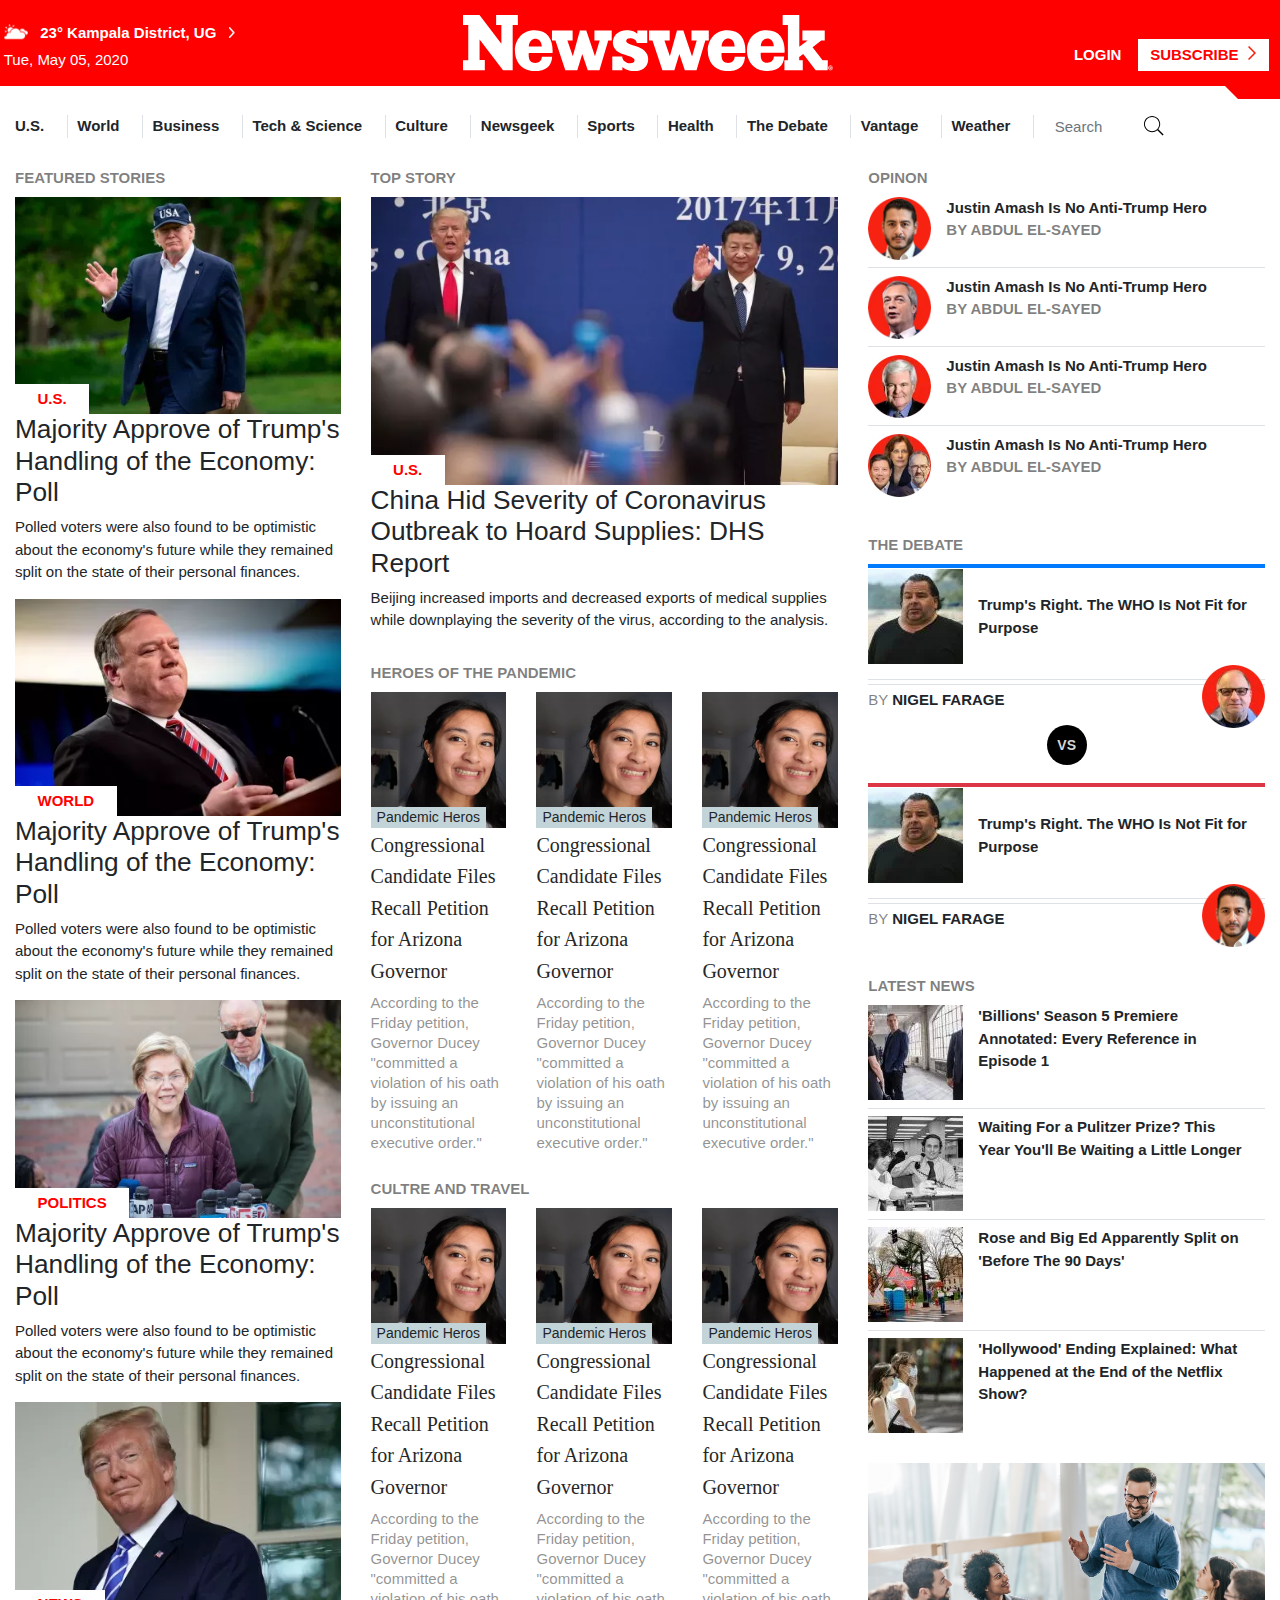
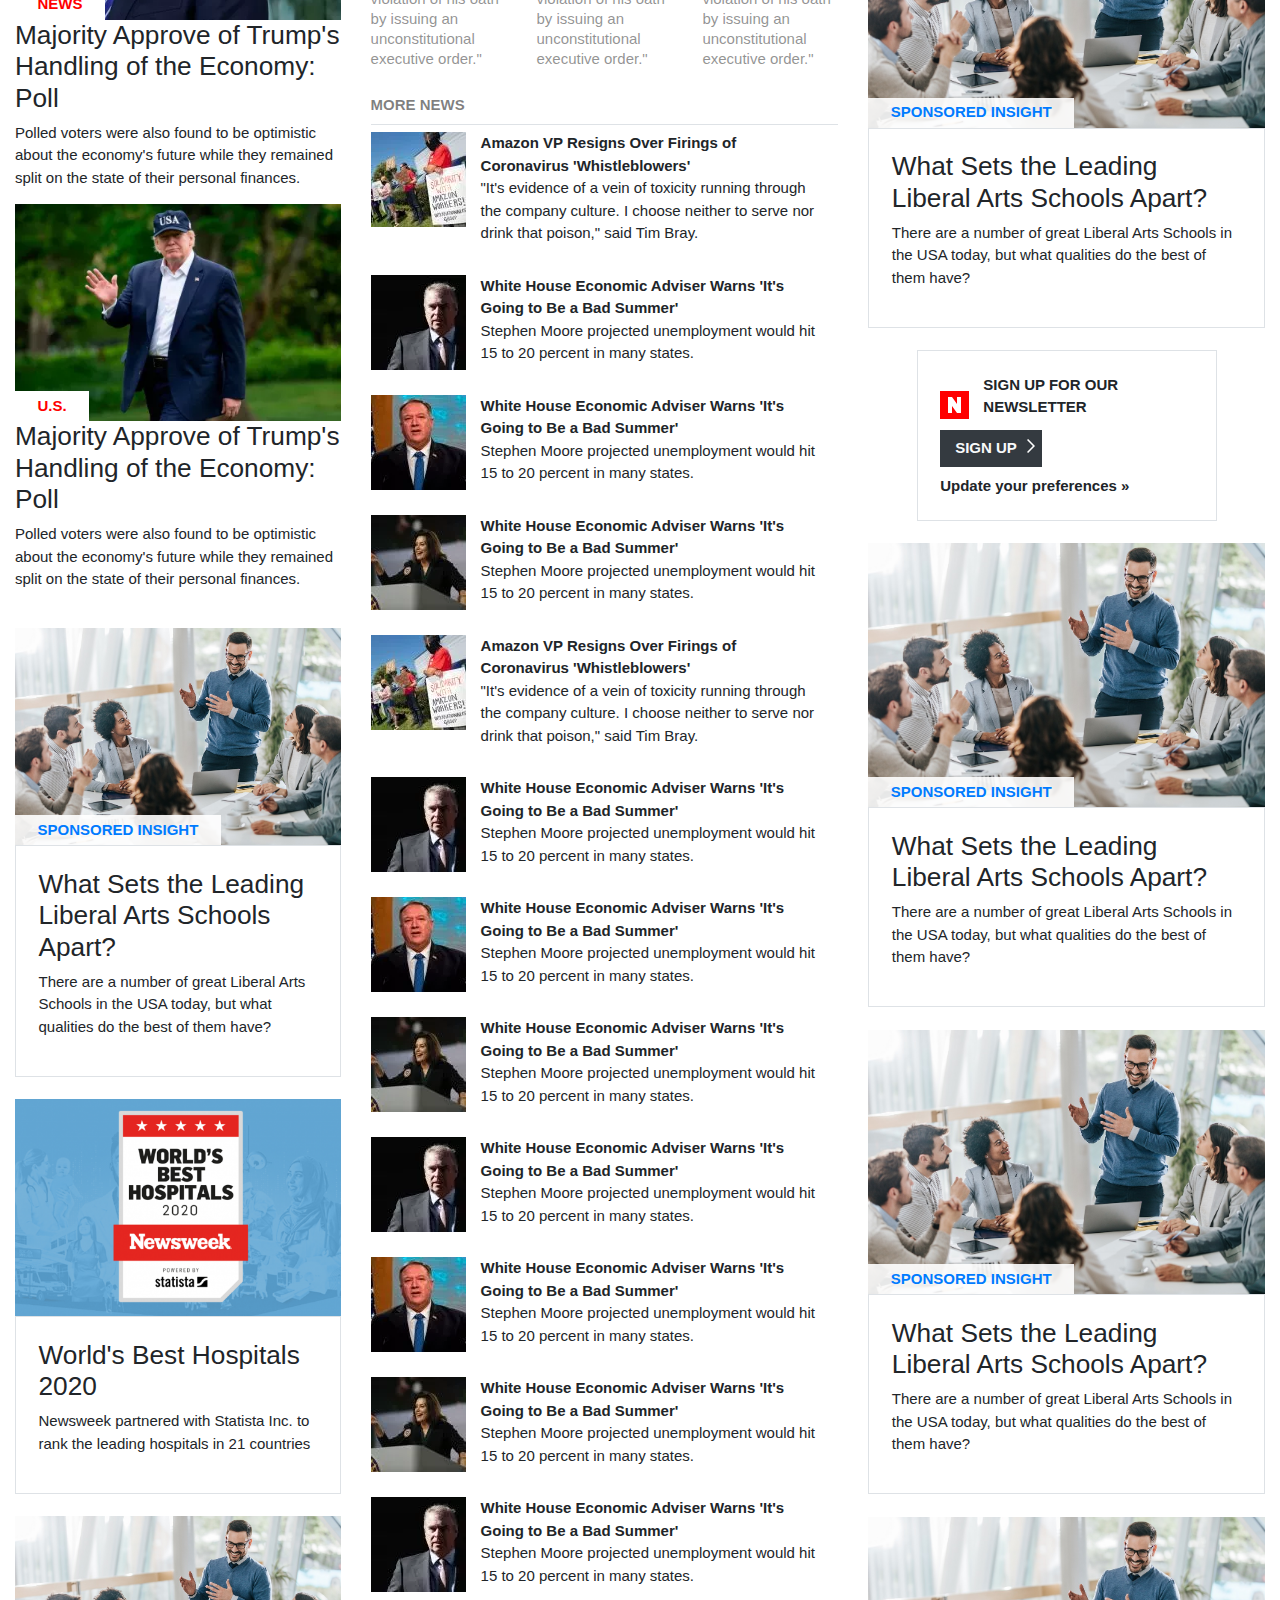
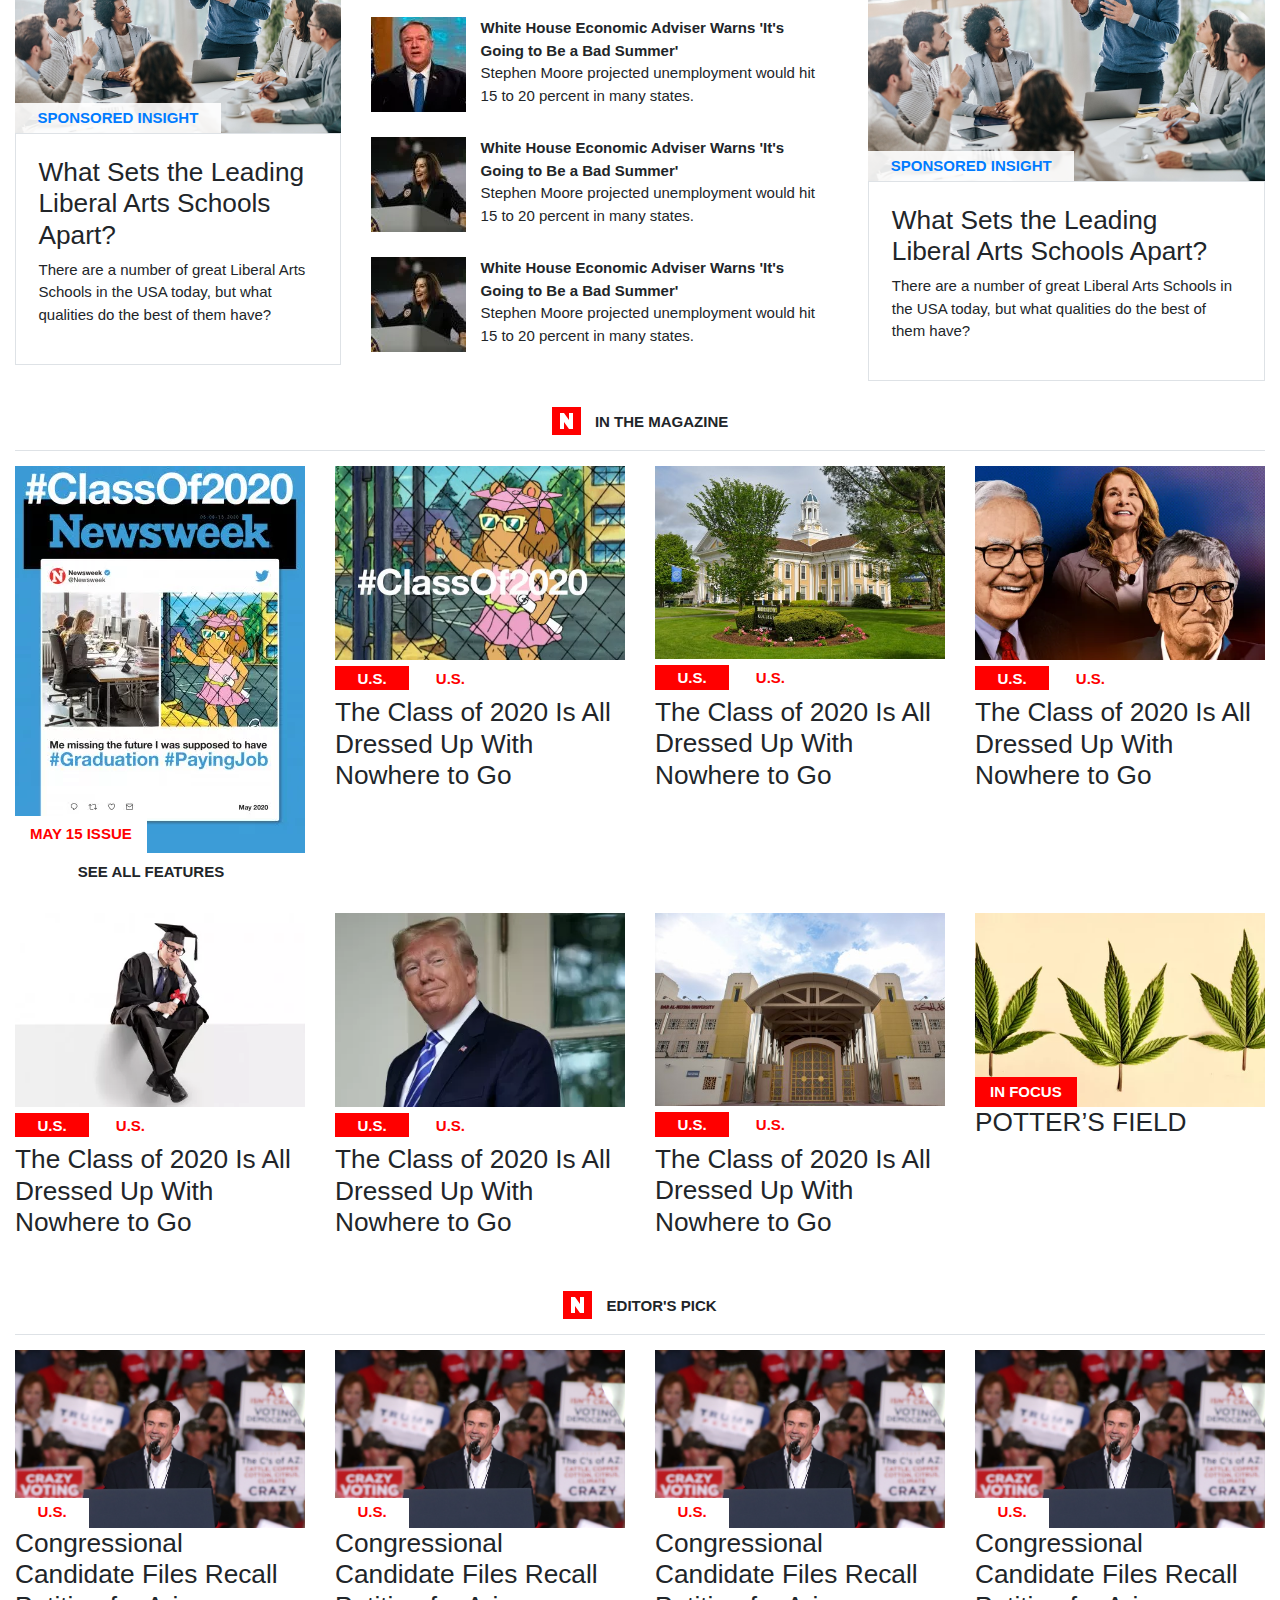
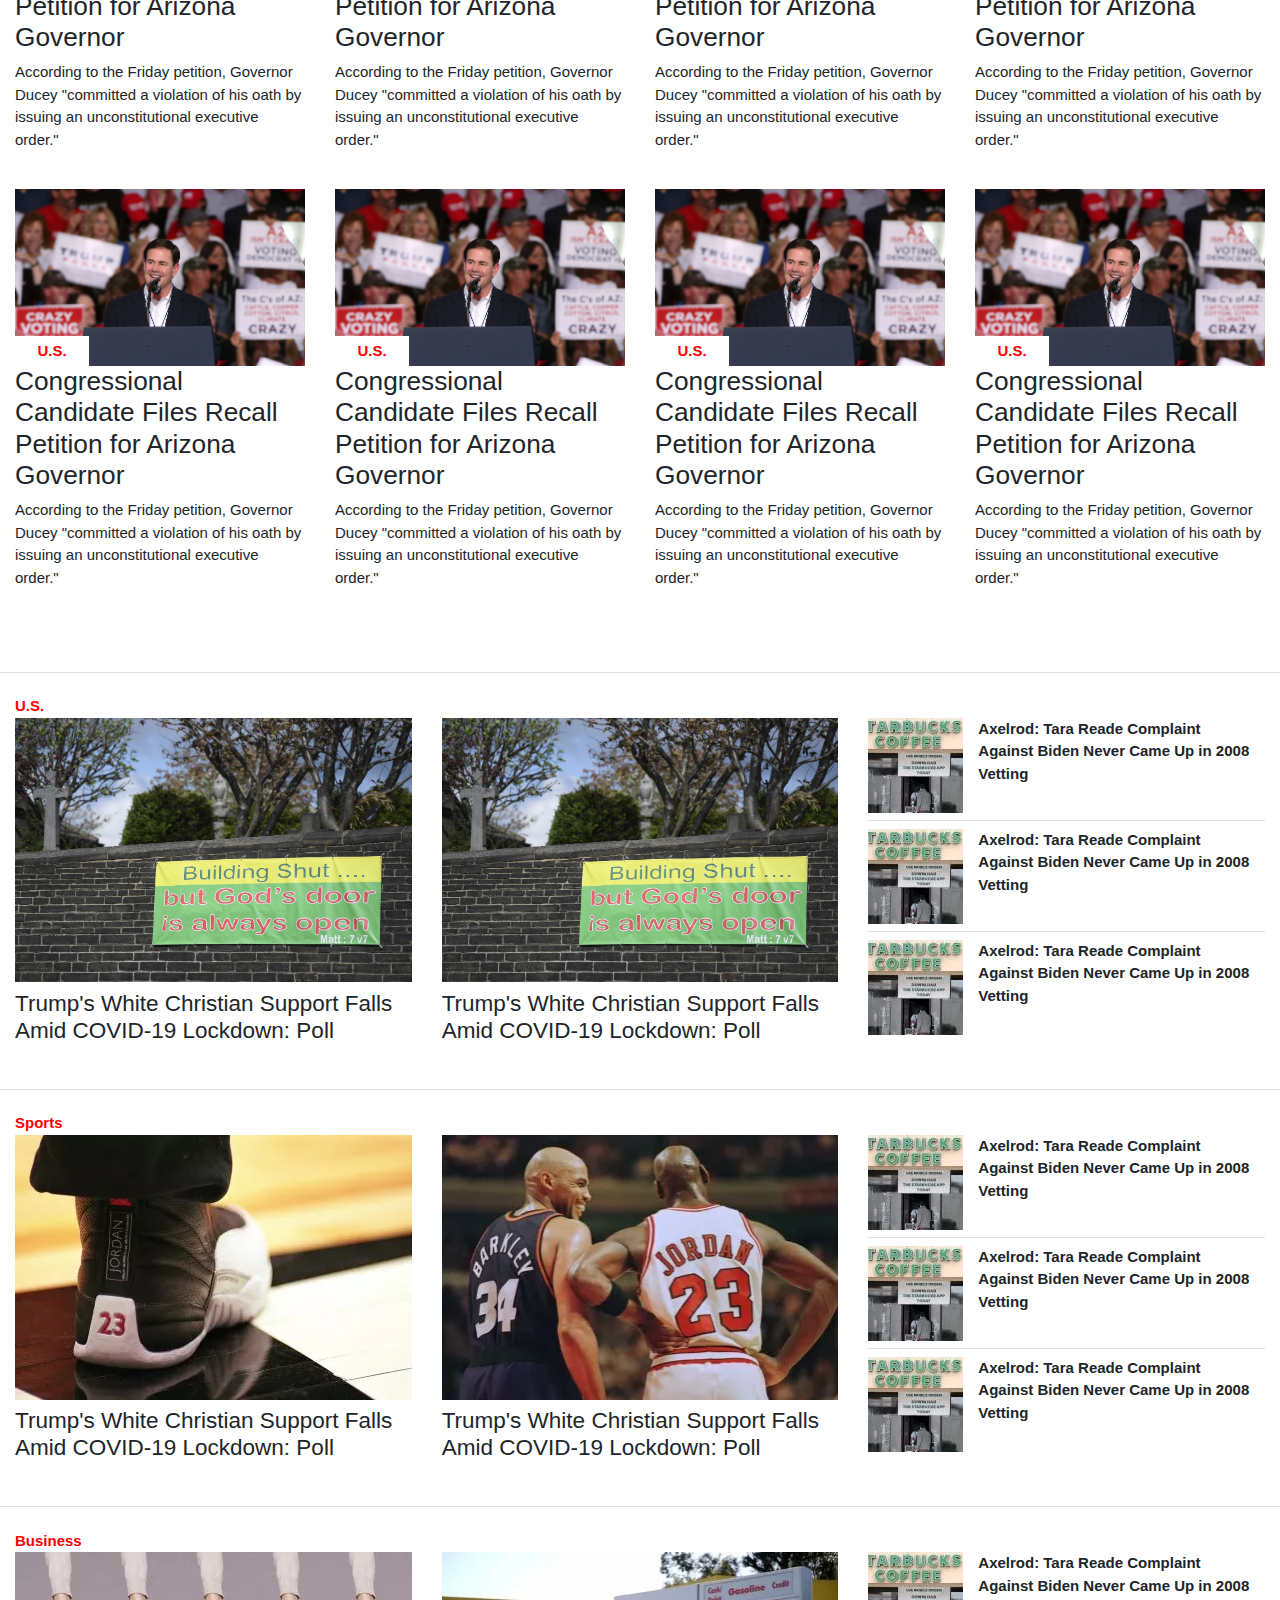
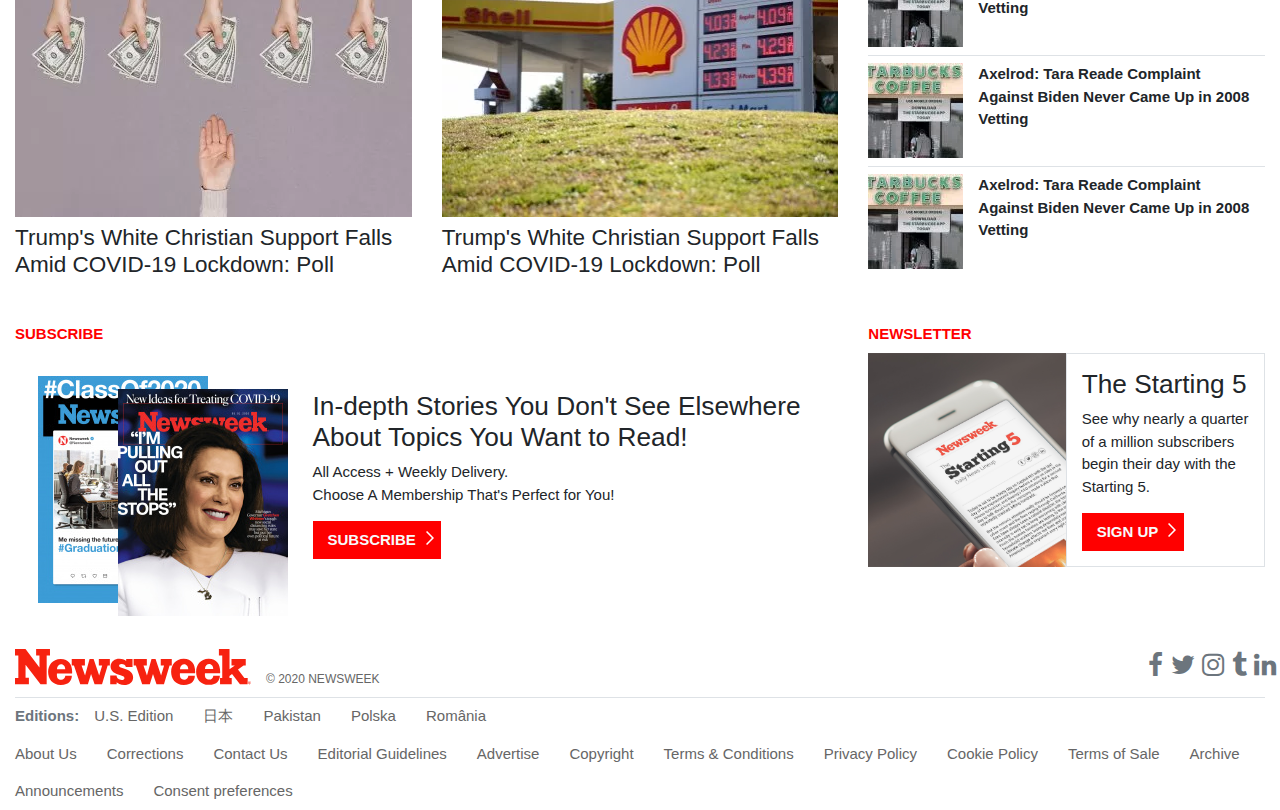
==== commit 1cde0fcf: "Gave footer links same hover effects as on original site" ====
--- a/index.html
+++ b/index.html
@@ -57,7 +57,6 @@
                 </div>
             </div>
         </div>
-
 
         <nav class="header-bottom navbar-nav position-relative pt-3 d-none d-lg-block d-xl-block">
             <ul class="nav navbar font-weight-bold">
@@ -80,11 +79,6 @@
                 </li>
             </ul>
 
-
-
-
-
-
         </nav>
     </header>
 
@@ -96,6 +90,28 @@
                     <div class="row">
                         <!-- FEATURED -->
                         <div class="col-lg-5 col-md-5">
+
+                            <div class="d-xs-block d-sm-block d-md-none d-lg-none d-xl-none">
+                                <div class="text-uppercase font-weight-bold text-black-50 pb-2">top story</div>
+                                <article>
+                                    <div class="position-relative">
+                                        <a href="/us"
+                                            class="hover-no-underline-red-text ab-bottom-left bg-white red font-weight-bold py-1 px-4 position-absolute">U.S.</a>
+                                        <a href="#"><img alt="d" class="img-fluid w-100" src="img/trump-xi.webp"></a>
+                                    </div>
+                                    <h3>
+                                        <a href="#" class="hover-red-underline-black-text">China Hid Severity of
+                                            Coronavirus
+                                            Outbreak to Hoard Supplies: DHS Report</a>
+                                    </h3>
+                                    <p>
+                                        Beijing increased imports and decreased exports of medical supplies while
+                                        downplaying the severity of the virus,
+                                        according to the analysis.
+                                    </p>
+                                </article>
+                            </div>
+
                             <div class="text-uppercase font-weight-bold text-black-50 pb-2">FEATURED STORIES</div>
                             <article>
                                 <div class="position-relative">
@@ -235,28 +251,27 @@
                             </div>
                         </div>
                         <!-- end of FEATURED -->
-
-
-
-
                         <div class="col-lg-7 col-md-7">
-                            <div class="text-uppercase font-weight-bold text-black-50 pb-2">top story</div>
-                            <article>
-                                <div class="position-relative">
-                                    <a href="/us"
-                                        class="hover-no-underline-red-text ab-bottom-left bg-white red font-weight-bold py-1 px-4 position-absolute">U.S.</a>
-                                    <a href="#"><img alt="d" class="img-fluid w-100" src="img/trump-xi.webp"></a>
-                                </div>
-                                <h3>
-                                    <a href="#" class="hover-red-underline-black-text">China Hid Severity of Coronavirus
-                                        Outbreak to Hoard Supplies: DHS Report</a>
-                                </h3>
-                                <p>
-                                    Beijing increased imports and decreased exports of medical supplies while
-                                    downplaying the severity of the virus,
-                                    according to the analysis.
-                                </p>
-                            </article>
+                            <div class="d-xs-none d-sm-none d-md-block d-lg-block d-xl-block">
+                                <div class="text-uppercase font-weight-bold text-black-50 pb-2">top story</div>
+                                <article>
+                                    <div class="position-relative">
+                                        <a href="/us"
+                                            class="hover-no-underline-red-text ab-bottom-left bg-white red font-weight-bold py-1 px-4 position-absolute">U.S.</a>
+                                        <a href="#"><img alt="d" class="img-fluid w-100" src="img/trump-xi.webp"></a>
+                                    </div>
+                                    <h3>
+                                        <a href="#" class="hover-red-underline-black-text">China Hid Severity of
+                                            Coronavirus
+                                            Outbreak to Hoard Supplies: DHS Report</a>
+                                    </h3>
+                                    <p>
+                                        Beijing increased imports and decreased exports of medical supplies while
+                                        downplaying the severity of the virus,
+                                        according to the analysis.
+                                    </p>
+                                </article>
+                            </div>
 
                             <!-- heroes of the pandemic -->
                             <div class="text-uppercase font-weight-bold text-black-50 pt-3 pb-2">heroes of the pandemic
@@ -317,9 +332,6 @@
                                     </p>
                                 </article>
                             </div>
-
-
-
                             <!-- cultre and travel -->
                             <div class="text-uppercase font-weight-bold text-black-50 pt-3 pb-2">cultre and travel
                             </div>
@@ -379,9 +391,6 @@
                                     </p>
                                 </article>
                             </div>
-
-
-
                             <!-- more news -->
                             <div class="text-uppercase font-weight-bold text-black-50 pt-3 pb-2 border-bottom">more
                                 news
@@ -608,10 +617,6 @@
                                     </li>
                                 </ul>
                             </div>
-
-
-
-
                         </div>
                     </div>
                 </div>
@@ -682,7 +687,6 @@
                                     </p>
                                 </div>
                             </li>
-
                         </ul>
                     </div>
                     <!-- end of opinons -->
@@ -721,7 +725,6 @@
                                     Purpose</a></div>
                         </div>
 
-
                         <div class="position-relative border-top">
                             <div class="text-uppercase border-top mt-1 pt-1"> <span class="text-black-50">By</span>
                                 <a href="#" class="font-weight-bold">Nigel Farage</a>
@@ -791,9 +794,6 @@
                         </ul>
                     </div>
                     <!-- end of latest news -->
-
-
-
                     <div class="pt-2">
                         <div class="position-relative">
                             <a href="/us"
@@ -811,8 +811,6 @@
                             </p>
                         </div>
                     </div>
-
-
                     <!-- signup add -->
                     <div class="border p-4 mx-auto mt-4" style="max-width: 300px;">
 
@@ -884,27 +882,6 @@
                             </p>
                         </div>
                     </div>
-
-
-
-
-
-
-
-
-
-
-
-
-
-
-
-
-
-
-
-
-
                 </div>
             </div>
         </div>
@@ -1230,7 +1207,6 @@
                                     </a>
                                 </div>
                             </li>
-
                         </ul>
                     </div>
                 </div>
@@ -1302,7 +1278,6 @@
                                     </a>
                                 </div>
                             </li>
-
                         </ul>
                     </div>
                 </div>
@@ -1373,7 +1348,6 @@
                                     </a>
                                 </div>
                             </li>
-
                         </ul>
                     </div>
                 </div>
@@ -1451,28 +1425,28 @@
             <div class="d-flex align-items-baseline">
                 <label class=" text-secondary"><strong>Editions:</strong></label>
                 <ul class="nav">
-                    <li><a class="nav-link" href="#">U.S. Edition</a></li>
-                    <li><a class="nav-link" href="#">日本</a></li>
-                    <li><a class="nav-link" href="#">Pakistan</a></li>
-                    <li><a class="nav-link" href="#">Polska</a></li>
-                    <li><a class="nav-link" href="#">România</a></li>
+                    <li><a class="nav-link hover-darken color-666" href="#">U.S. Edition</a></li>
+                    <li><a class="nav-link hover-darken color-666" href="#">日本</a></li>
+                    <li><a class="nav-link hover-darken color-666" href="#">Pakistan</a></li>
+                    <li><a class="nav-link hover-darken color-666" href="#">Polska</a></li>
+                    <li><a class="nav-link hover-darken color-666" href="#">România</a></li>
                 </ul>
             </div>
             <div class="row">
                 <ul class="nav">
-                    <li><a class="nav-link " href="#">About Us</a></li>
-                    <li><a class="nav-link " href="#">Corrections</a></li>
-                    <li><a class="nav-link " href="#">Contact Us</a></li>
-                    <li><a class="nav-link " href="#">Editorial Guidelines</a></li>
-                    <li><a class="nav-link " href="#">Advertise</a></li>
-                    <li><a class="nav-link " href="#">Copyright</a></li>
-                    <li><a class="nav-link " href="#">Terms &amp; Conditions</a></li>
-                    <li><a class="nav-link " href="#">Privacy Policy</a></li>
-                    <li><a class="nav-link " href="#">Cookie Policy</a></li>
-                    <li><a class="nav-link " href="#">Terms of Sale</a></li>
-                    <li><a class="nav-link " href="#">Archive</a></li>
-                    <li><a class="nav-link " href="#">Announcements</a></li>
-                    <li><a class="nav-link " href="#">Consent preferences</a></li>
+                    <li><a class="nav-link hover-darken color-666" href="#">About Us</a></li>
+                    <li><a class="nav-link hover-darken color-666" href="#">Corrections</a></li>
+                    <li><a class="nav-link hover-darken color-666" href="#">Contact Us</a></li>
+                    <li><a class="nav-link hover-darken color-666" href="#">Editorial Guidelines</a></li>
+                    <li><a class="nav-link hover-darken color-666" href="#">Advertise</a></li>
+                    <li><a class="nav-link hover-darken color-666" href="#">Copyright</a></li>
+                    <li><a class="nav-link hover-darken color-666" href="#">Terms &amp; Conditions</a></li>
+                    <li><a class="nav-link hover-darken color-666" href="#">Privacy Policy</a></li>
+                    <li><a class="nav-link hover-darken color-666" href="#">Cookie Policy</a></li>
+                    <li><a class="nav-link hover-darken color-666" href="#">Terms of Sale</a></li>
+                    <li><a class="nav-link hover-darken color-666" href="#">Archive</a></li>
+                    <li><a class="nav-link hover-darken color-666" href="#">Announcements</a></li>
+                    <li><a class="nav-link hover-darken color-666" href="#">Consent preferences</a></li>
                 </ul>
             </div>
         </div>
--- a/css/custom.css
+++ b/css/custom.css
@@ -29,6 +29,10 @@
 
 .red {
   color: red;
+}
+
+.color-666 {
+  color: #666666;
 }
 
 .brand svg {
@@ -65,9 +69,15 @@
   color: red;
 }
 
-.hover-no-effect:hover {
+.hover-no-effect:hover,
+.hover-darken:hover {
   text-decoration: none;
   color: inherit;
+}
+
+.hover-darken:hover {
+  color: black !important;
+  /* font-weight: 500; */
 }
 
 .ab-bottom-left {
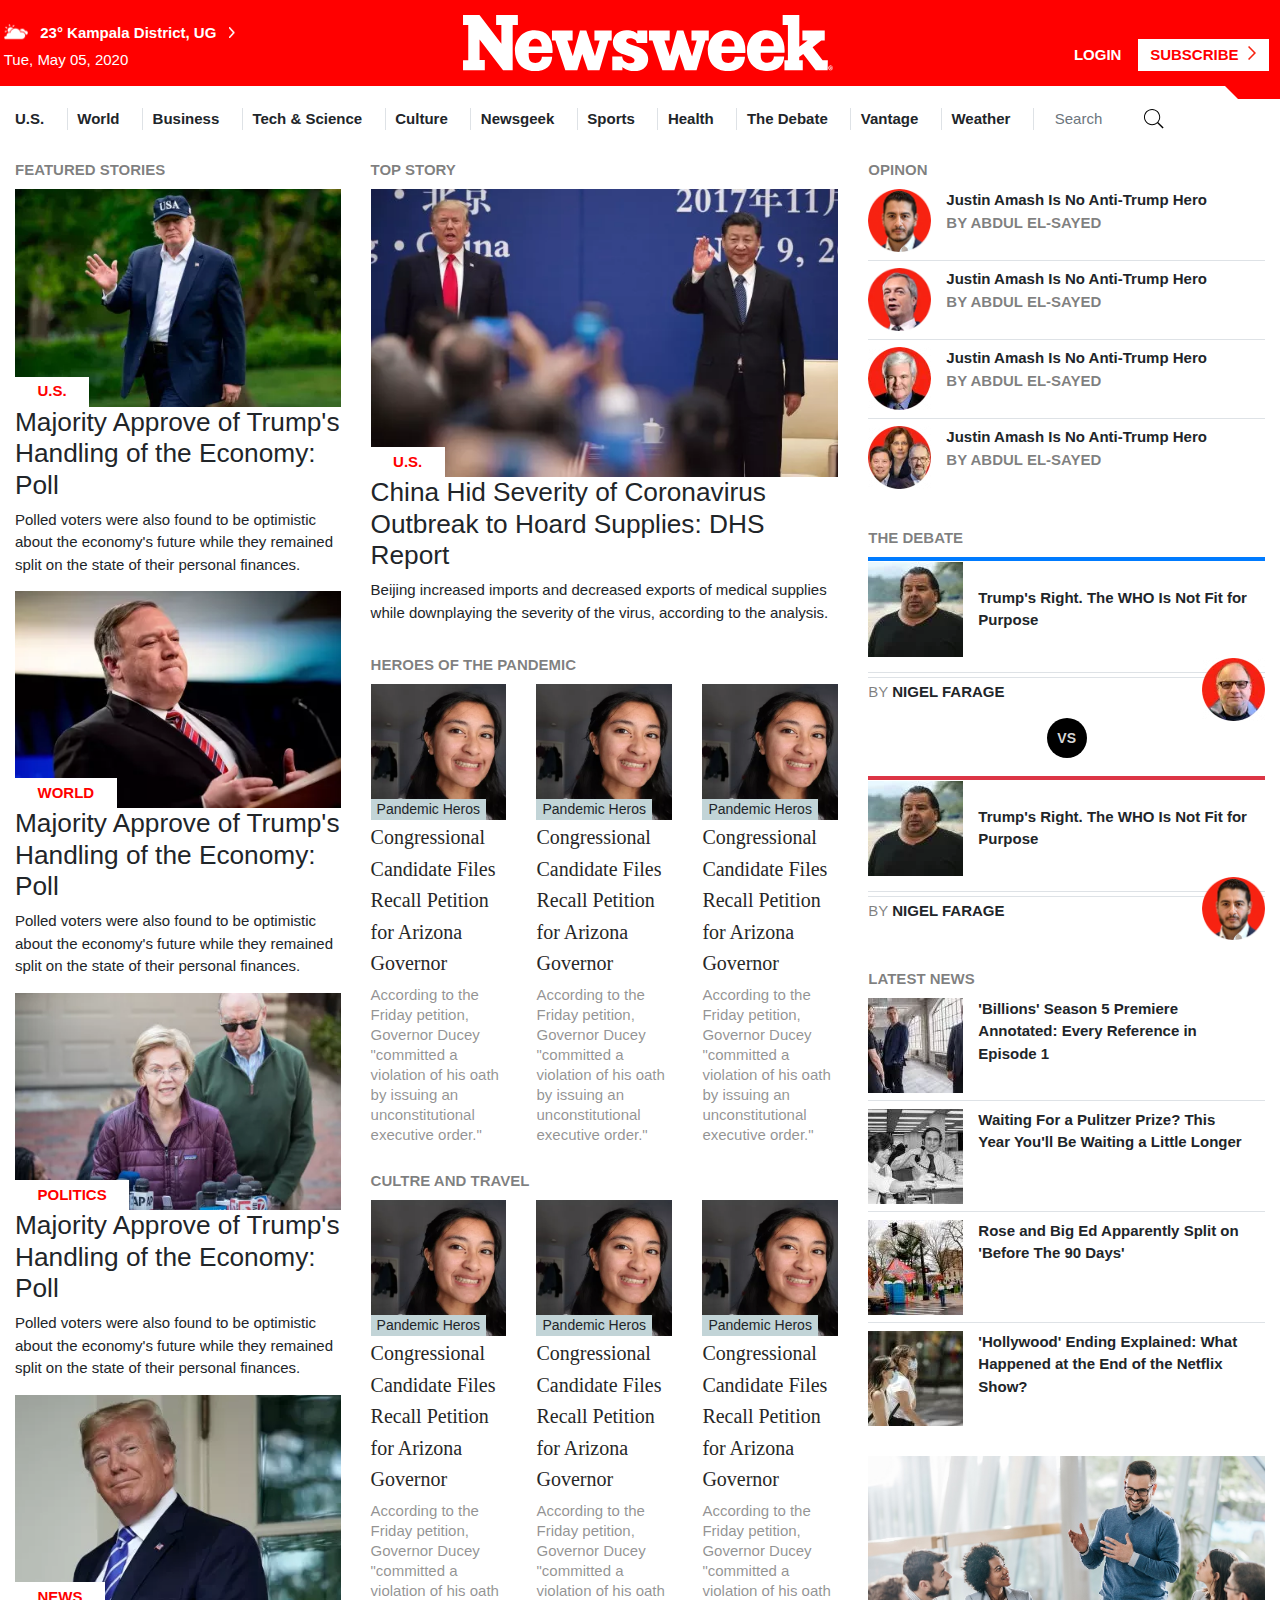
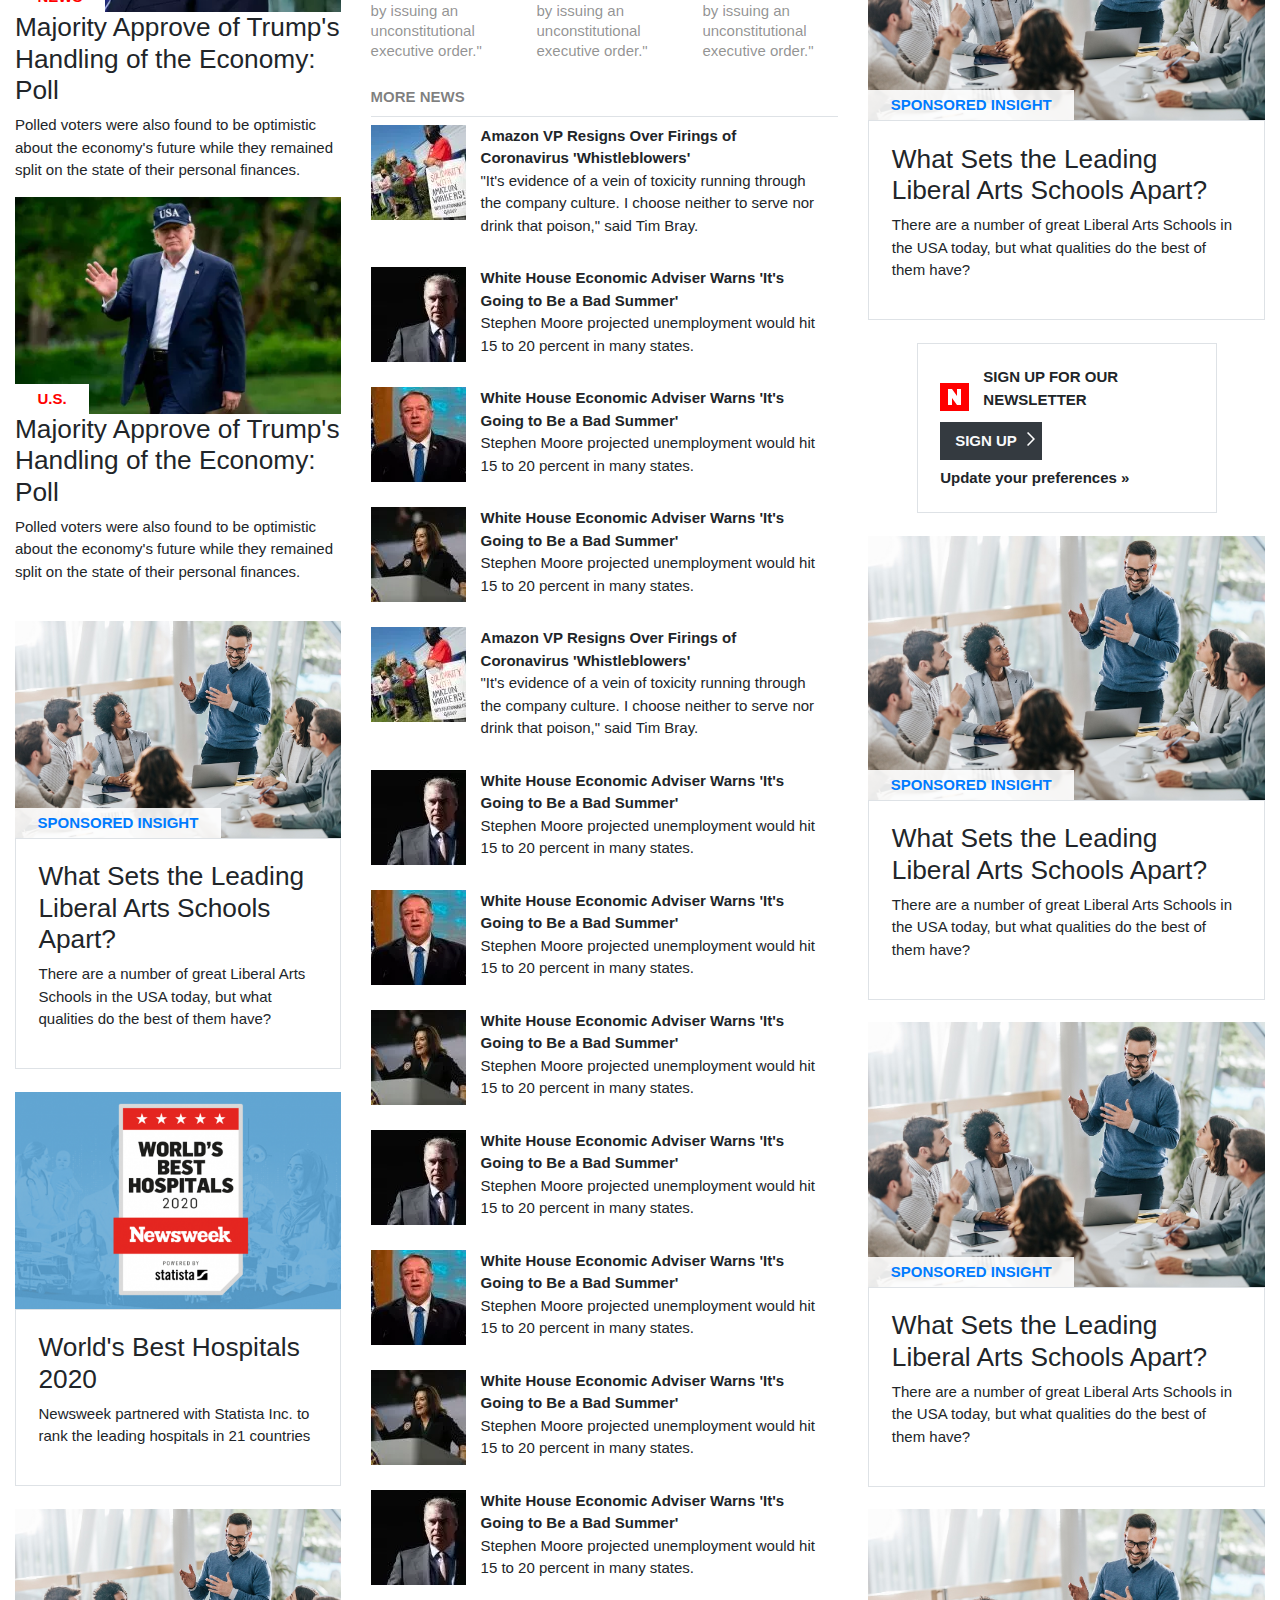
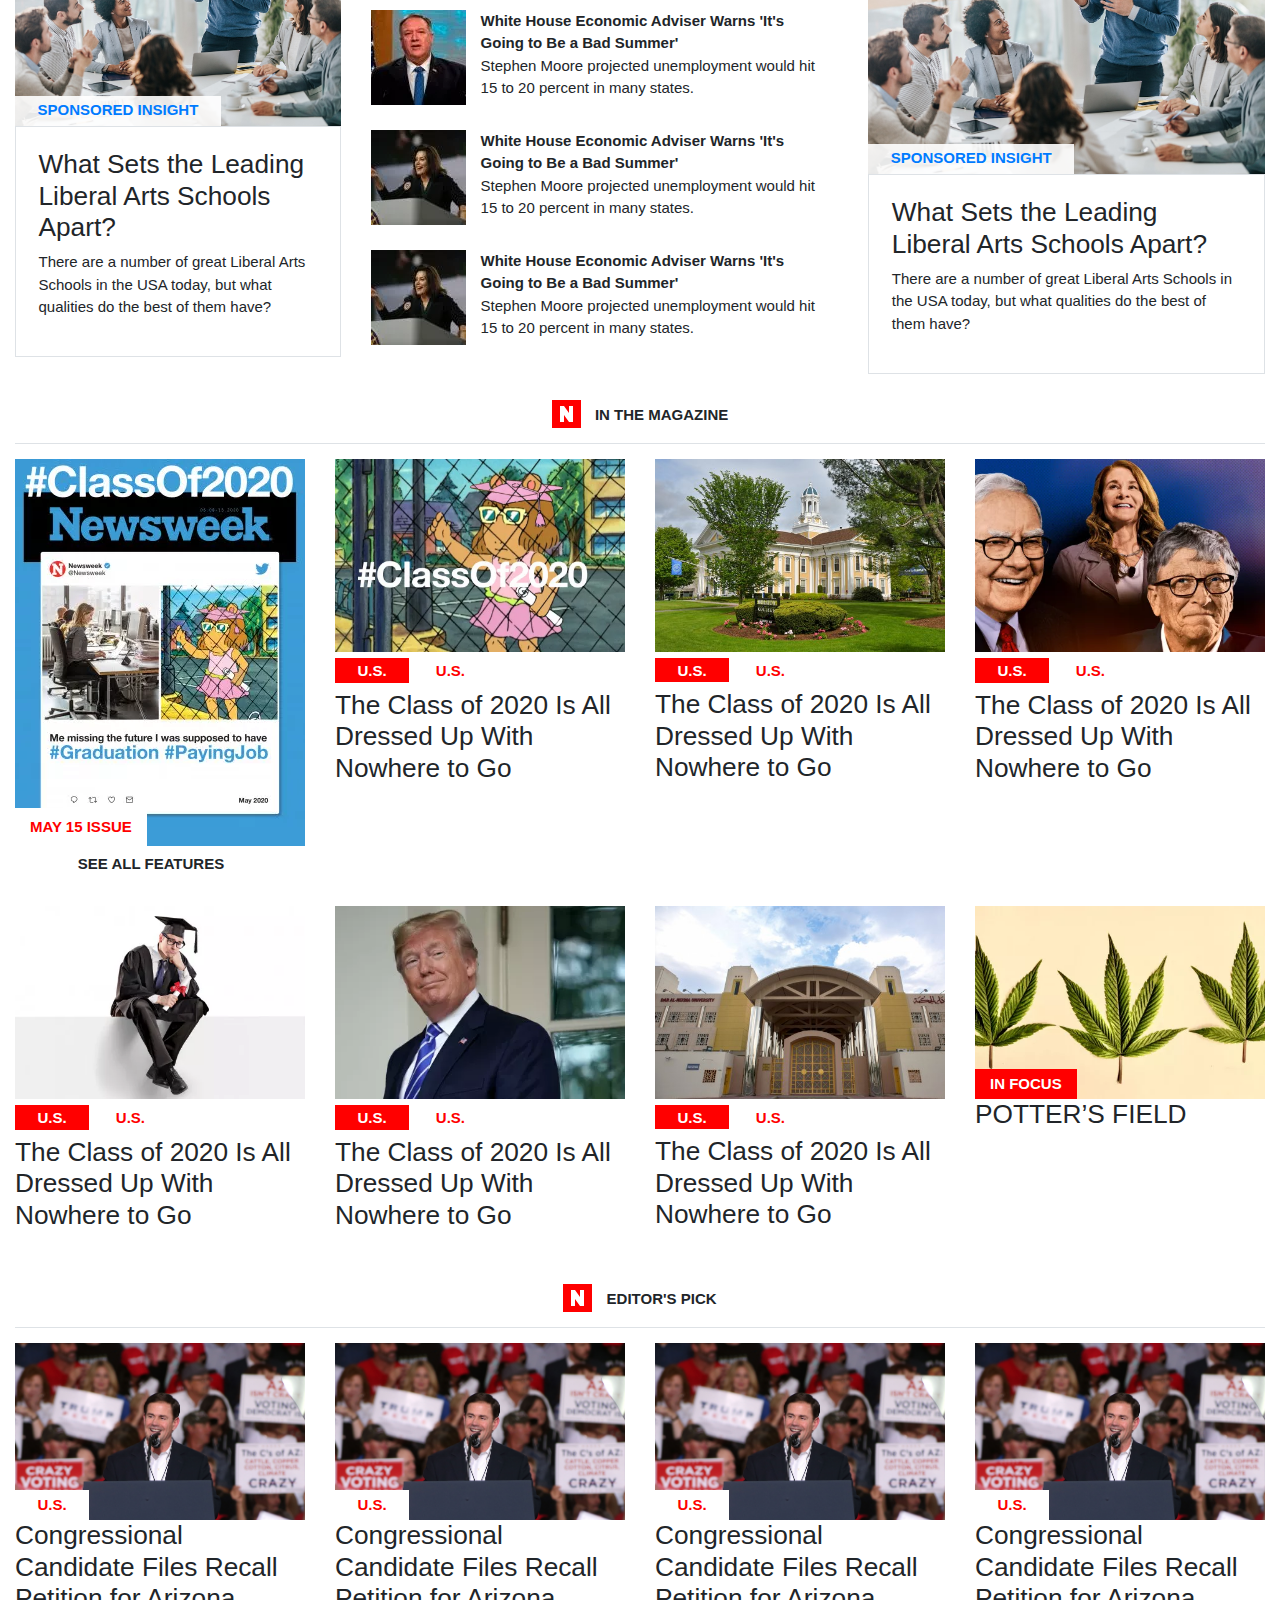
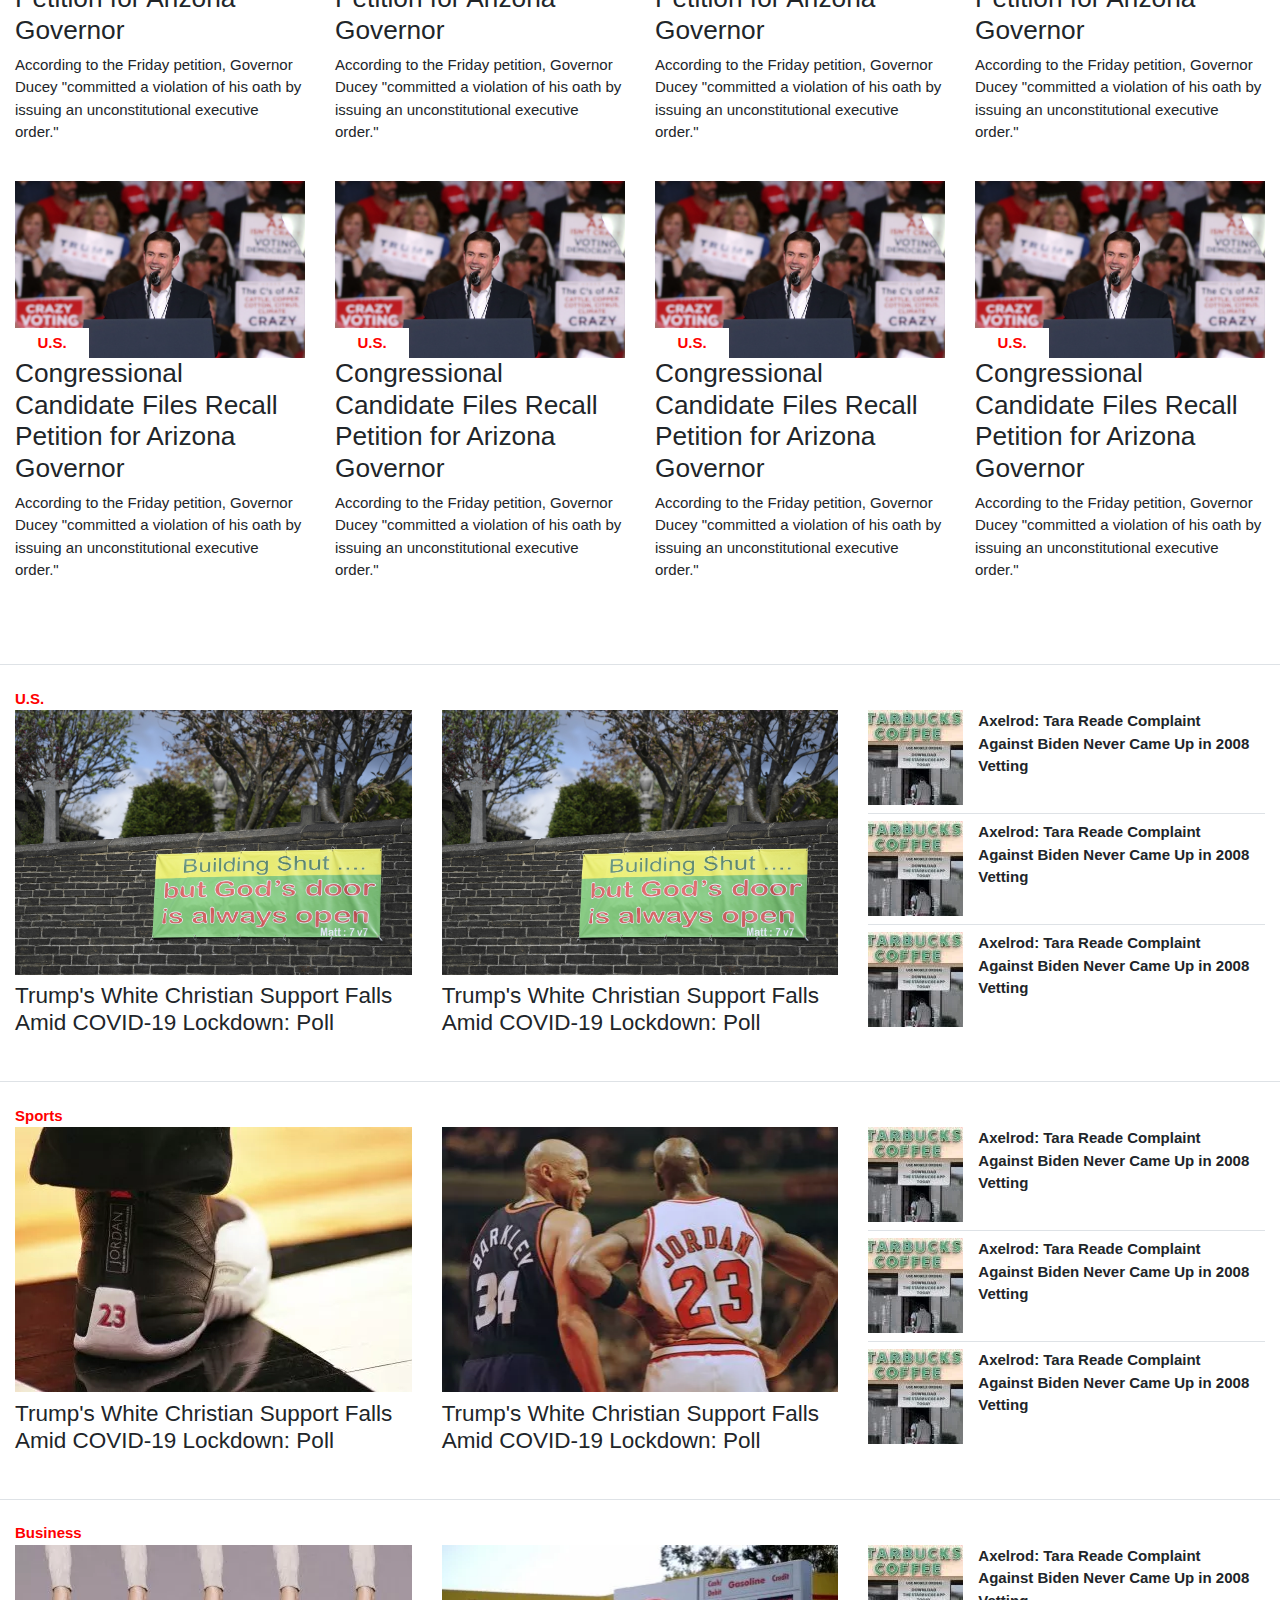
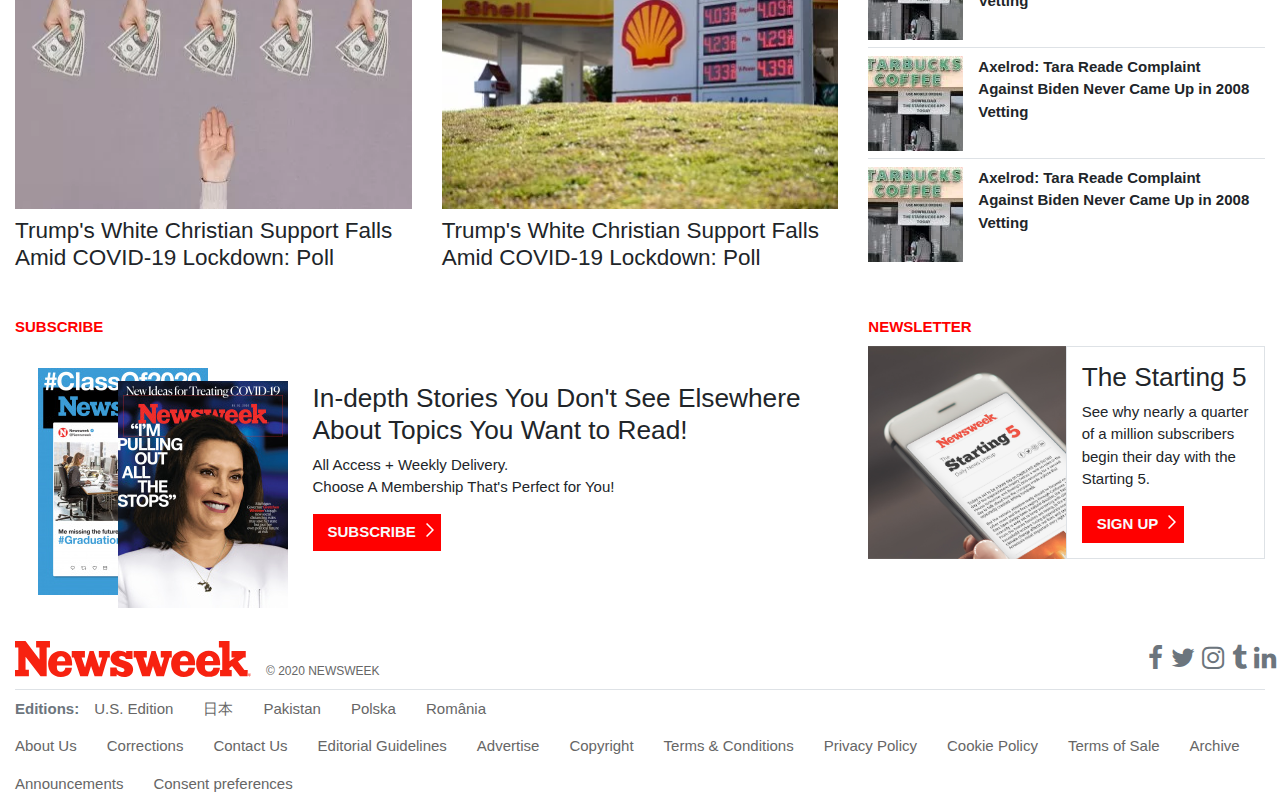
==== commit c330559d: "Reduced padding between red logo head and main nav below it" ====
--- a/index.html
+++ b/index.html
@@ -58,7 +58,7 @@
             </div>
         </div>
 
-        <nav class="header-bottom navbar-nav position-relative pt-3 d-none d-lg-block d-xl-block">
+        <nav class="header-bottom navbar-nav position-relative pt-2 d-none d-lg-block d-xl-block">
             <ul class="nav navbar font-weight-bold">
                 <li class=""><a class="border-right pr-4 d-block" href="microverse.org/us">U.S.</a></li>
                 <li class=""><a class="border-right pr-4 d-block" href="microverse.org/world">World</a></li>
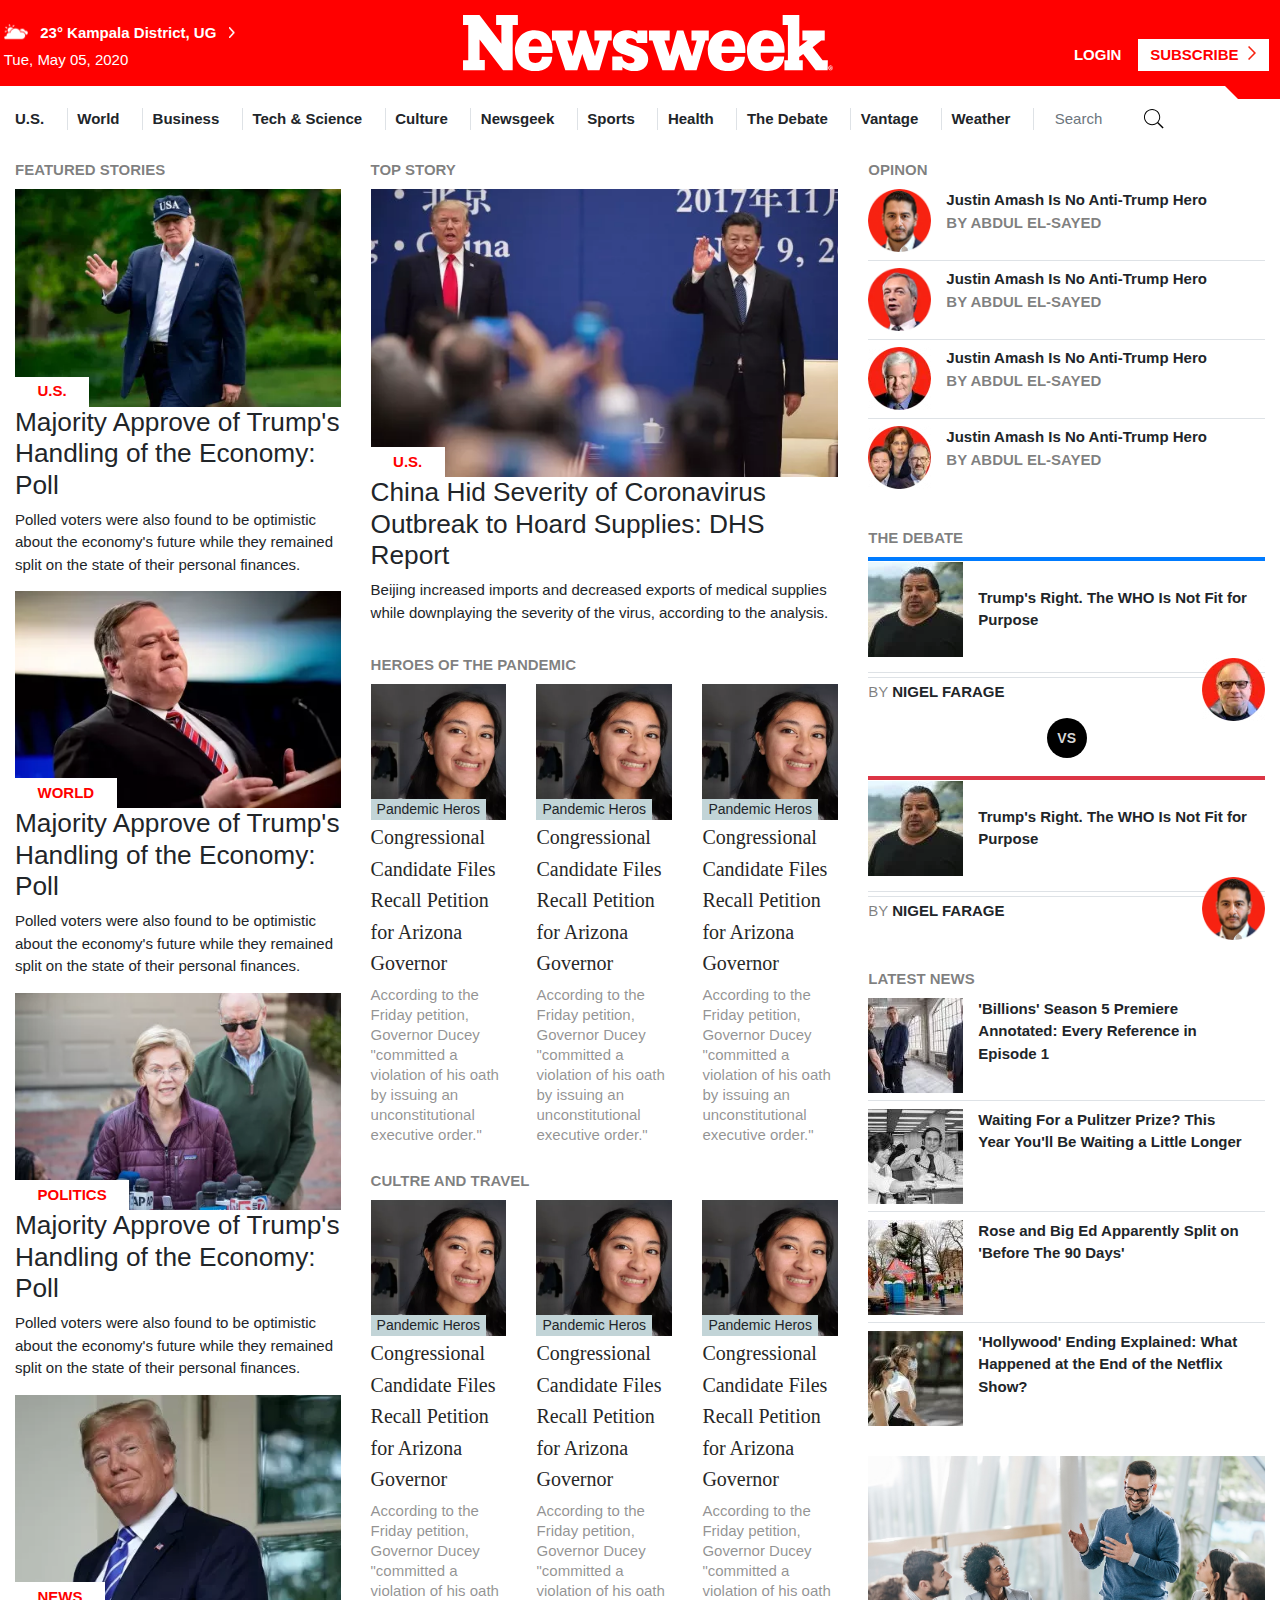
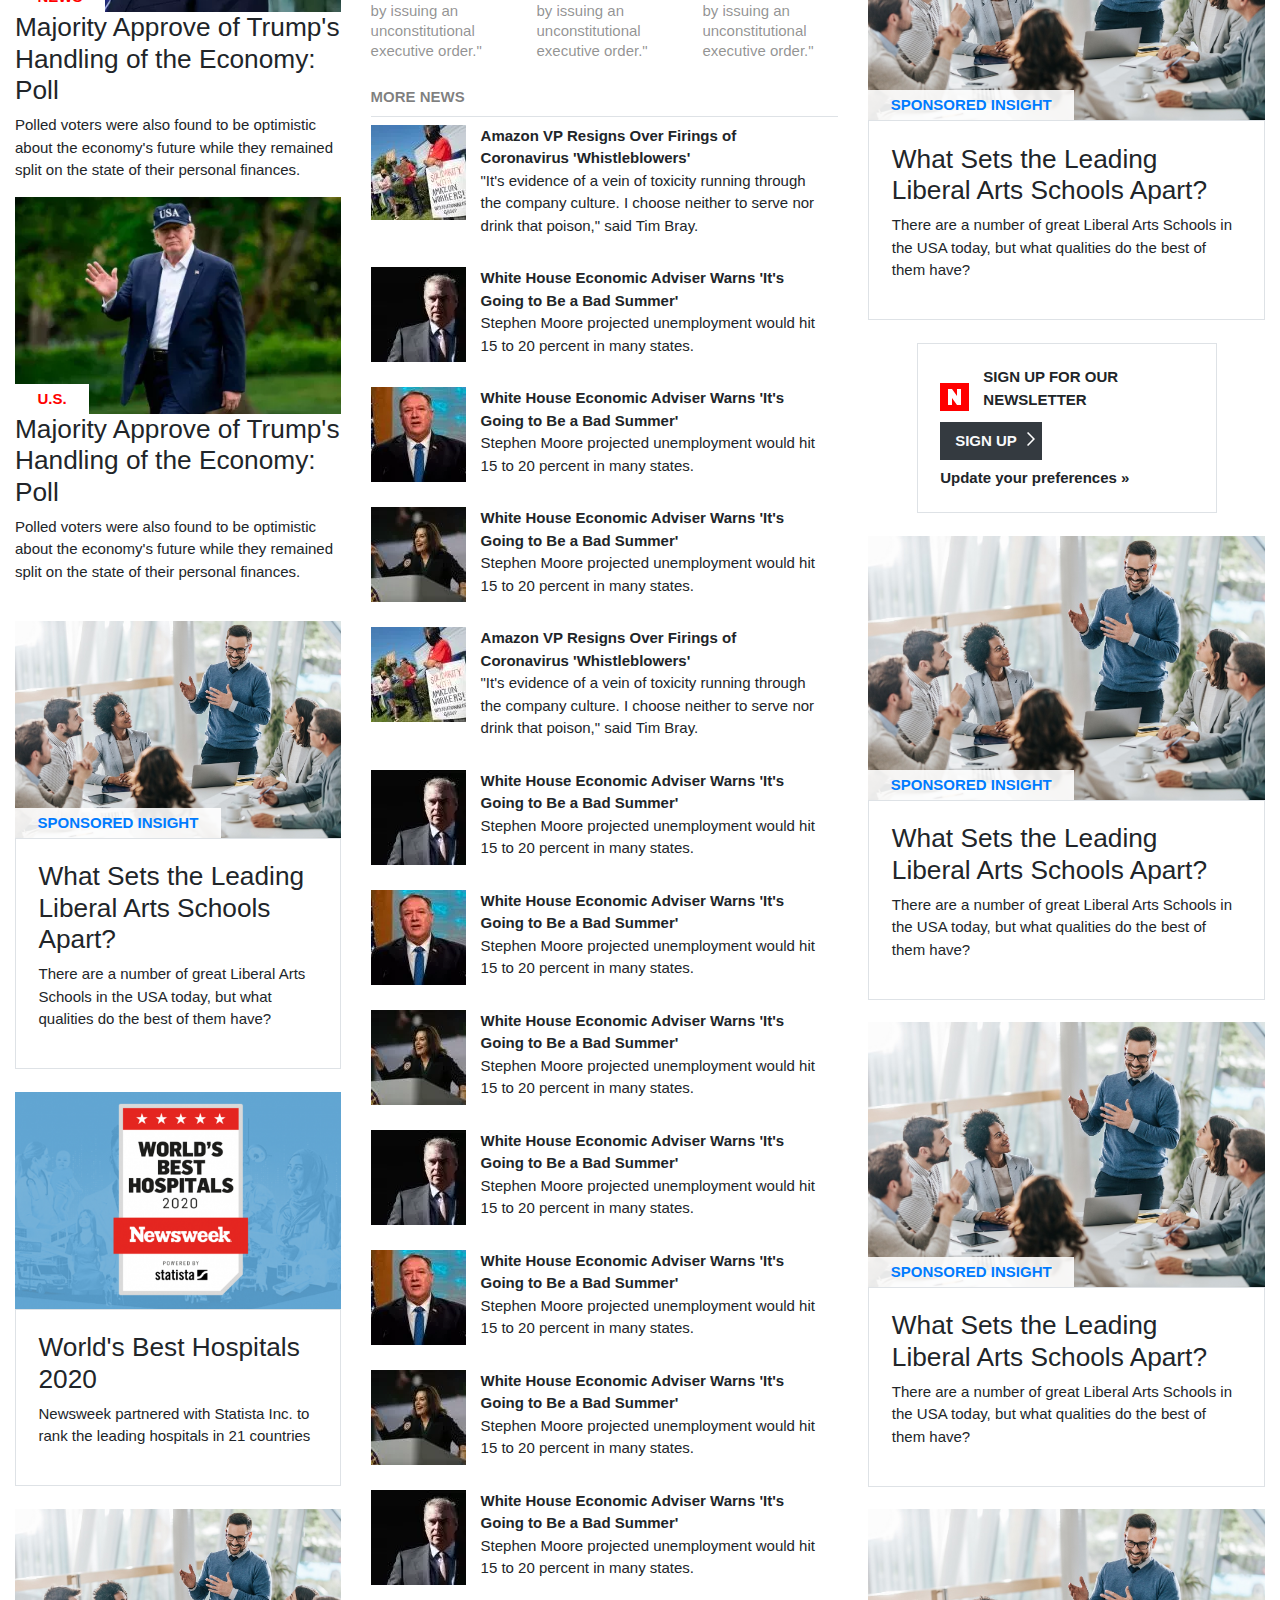
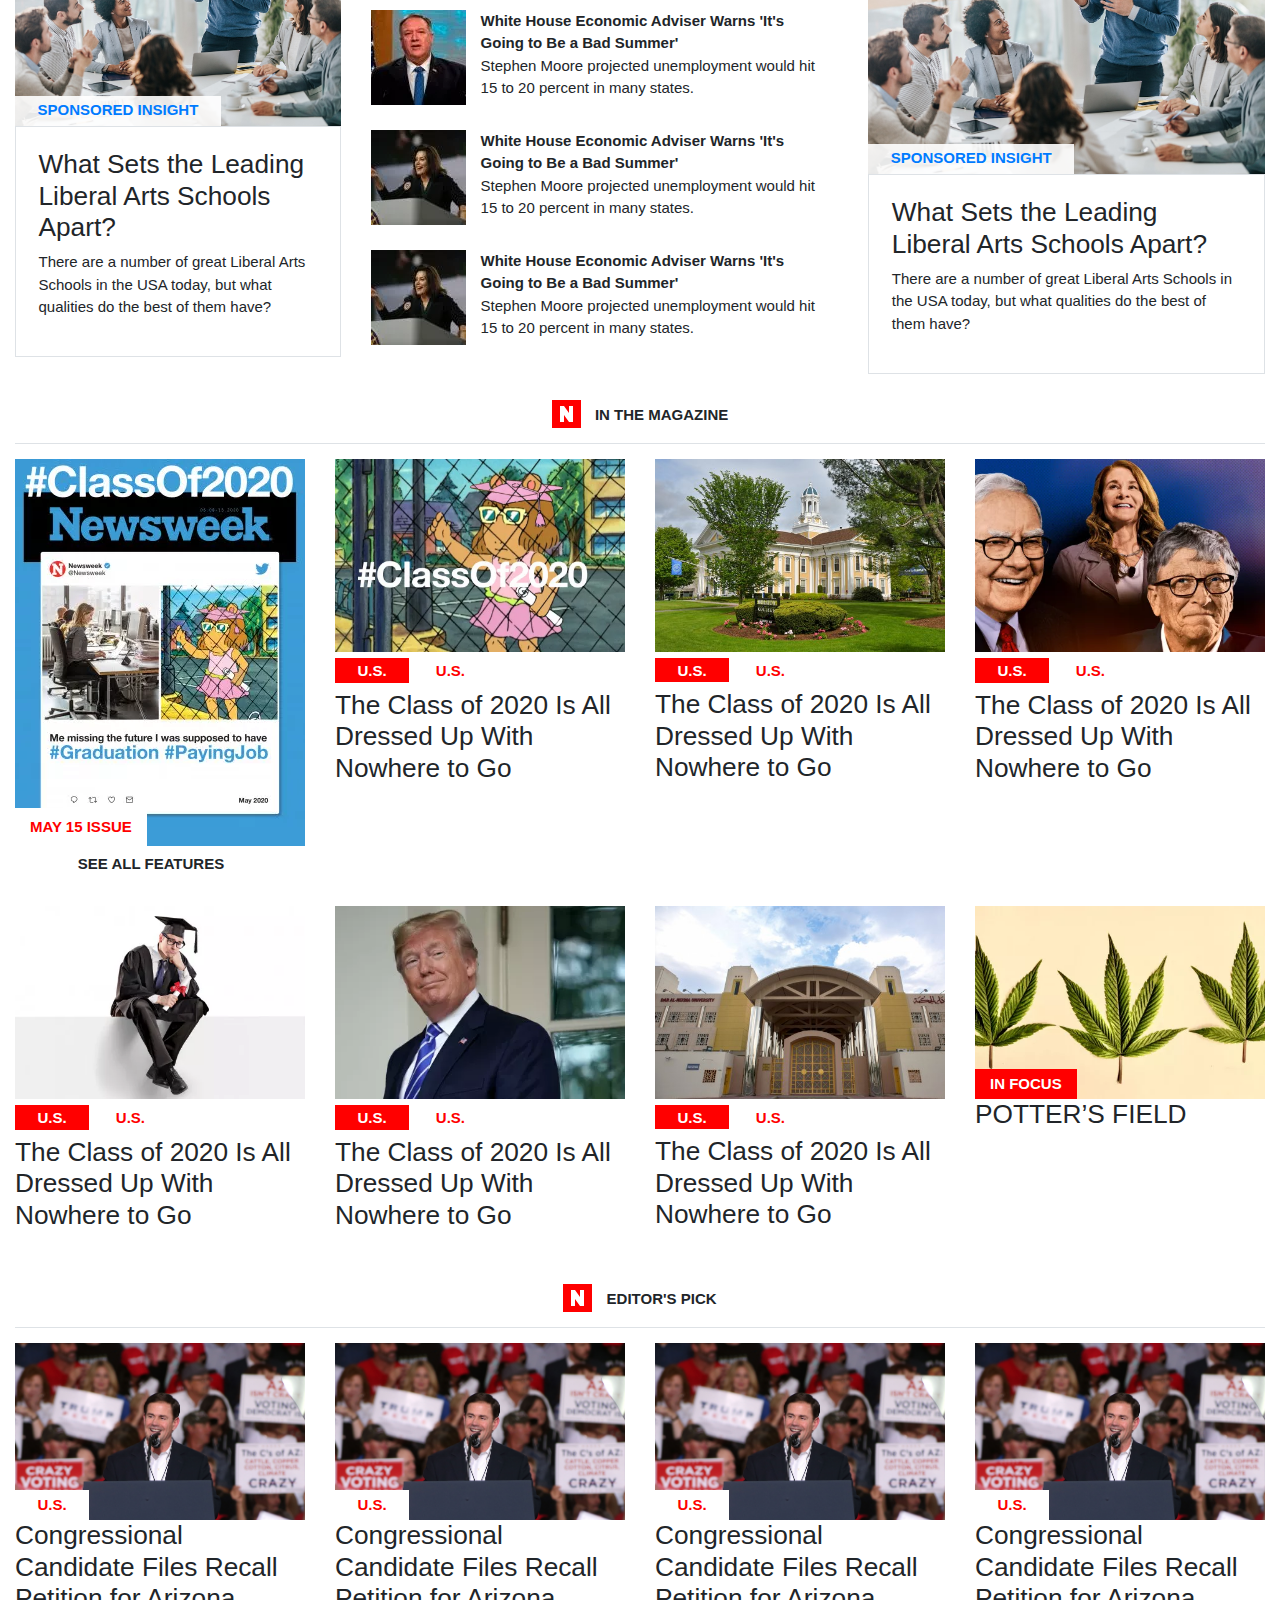
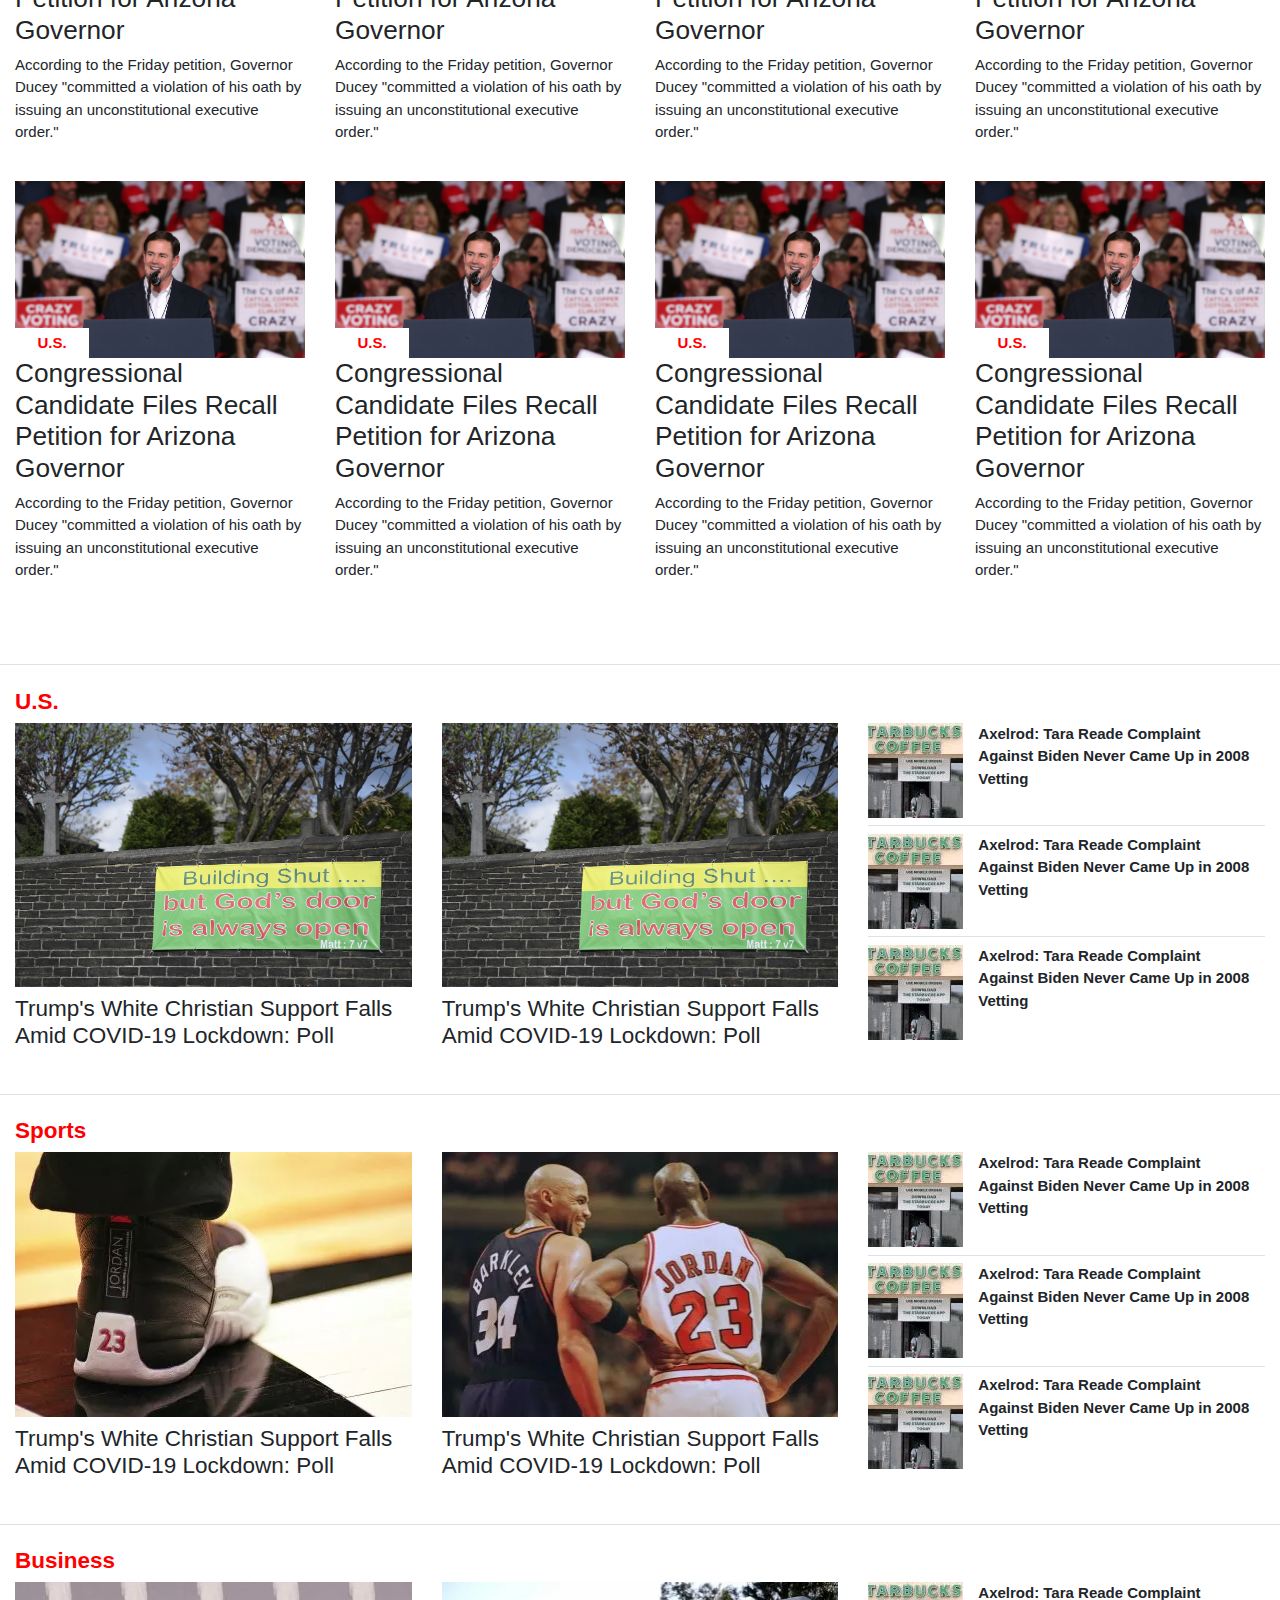
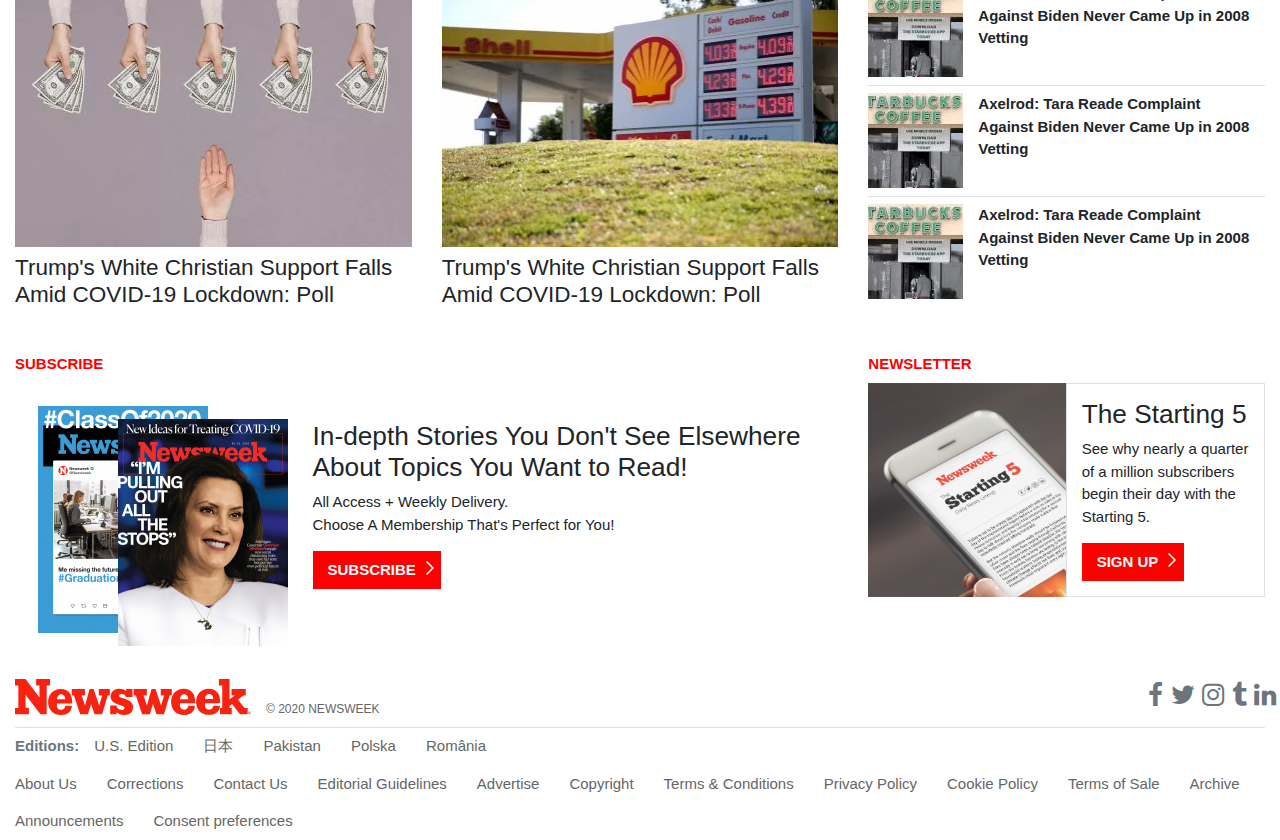
==== commit 2d3a3047: "Enlarged font size of sections titles" ====
--- a/index.html
+++ b/index.html
@@ -1143,7 +1143,7 @@
         <!-- sections-part -->
         <div class="sections-part pt-4">
             <div class="row border-top pt-4 mt-4">
-                <div class="col-12"><a href="#" class="red font-weight-bold">U.S.</a></div>
+                <div class="col-12 pb-2"><a href="#" class="red font-weight-bold h4">U.S.</a></div>
                 <div class="col-lg-4 col-md-4">
                     <article>
                         <a href="#"><img alt="d" class="img-fluid w-100" src="img/sections-img.jpg"></a>
@@ -1212,7 +1212,7 @@
                 </div>
             </div>
             <div class="row border-top pt-4 mt-4">
-                <div class="col-12"><a href="#" class="red font-weight-bold">Sports</a></div>
+                <div class="col-12 pb-2"><a href="#" class="red font-weight-bold h4">Sports</a></div>
                 <div class="col-lg-4 col-md-4">
                     <article>
                         <a href="#"><img alt="d" class="img-fluid w-100"
@@ -1283,7 +1283,7 @@
                 </div>
             </div>
             <div class="row border-top pt-4 mt-4">
-                <div class="col-12"><a href="#" class="red font-weight-bold">Business</a></div>
+                <div class="col-12 pb-2"><a href="#" class="red font-weight-bold h4">Business</a></div>
                 <div class="col-lg-4 col-md-4">
                     <article>
                         <a href="#"><img alt="d" class="img-fluid w-100" src="img/per-fastcash.webp"></a>
--- a/css/custom.css
+++ b/css/custom.css
@@ -32,7 +32,7 @@
 }
 
 .color-666 {
-  color: #666666;
+  color: #666;
 }
 
 .brand svg {
@@ -77,7 +77,6 @@
 
 .hover-darken:hover {
   color: black !important;
-  /* font-weight: 500; */
 }
 
 .ab-bottom-left {
